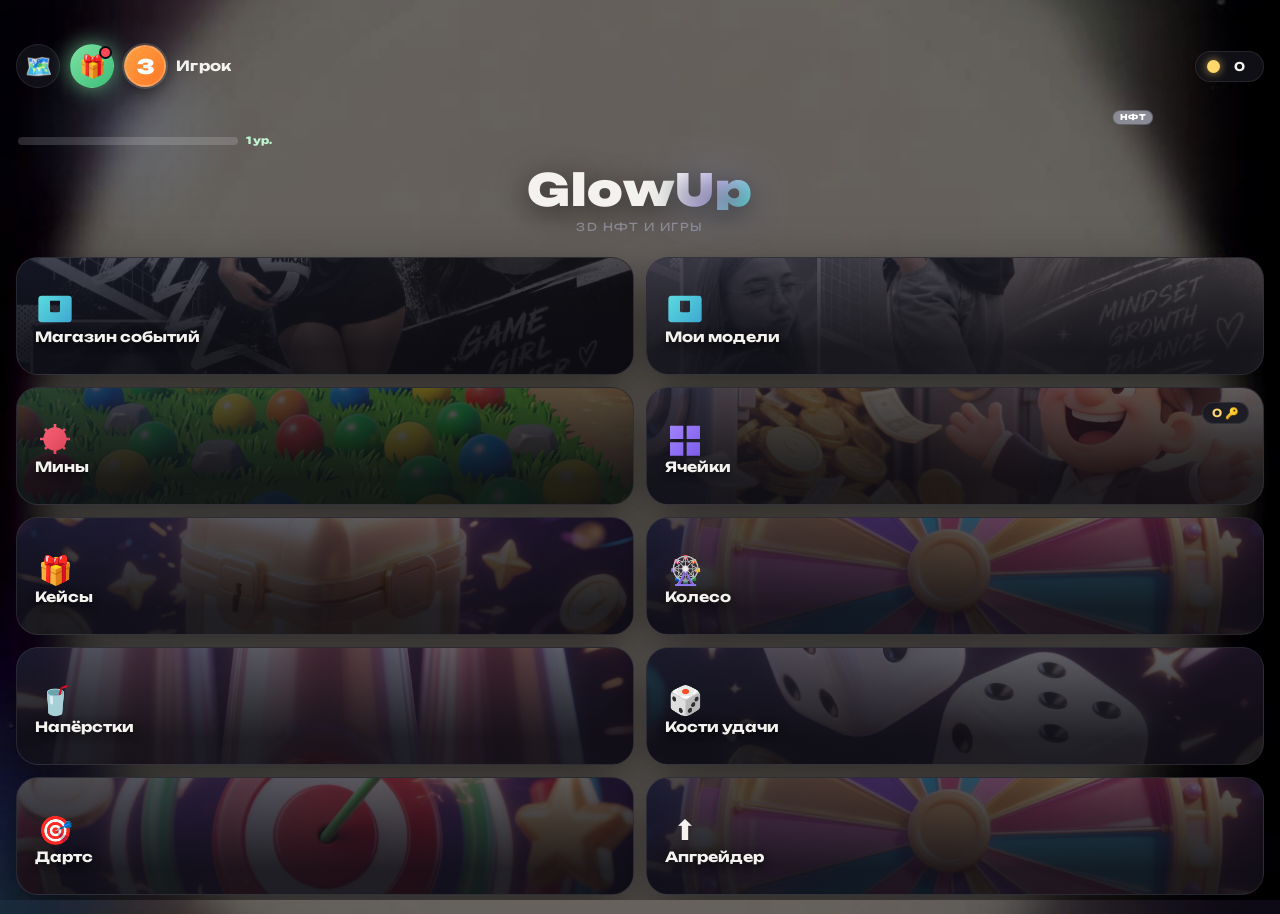
==== game.html @ d2aa9f79 "Подключение Supabase: глобальные балансы и синхронизация каждую минуту" ====
﻿<!DOCTYPE html>
<html lang="ru">
<head>
<meta charset="UTF-8" />
<meta name="viewport" content="width=device-width, initial-scale=1.0, maximum-scale=1.0, user-scalable=no, viewport-fit=cover" />
<title>GlowUp</title>
<meta name="theme-color" content="#0a0a0f" />
<link rel="preconnect" href="https://fonts.googleapis.com" />
<link rel="preconnect" href="https://fonts.gstatic.com" crossorigin />
<link href="https://fonts.googleapis.com/css2?family=Unbounded:wght@400;600;700;900&display=swap" rel="stylesheet" />
<!-- Официальный Telegram WebApp SDK: даёт имя, юзернейм, аватар и нативные кнопки -->
<script src="https://telegram.org/js/telegram-web-app.js"></script>
<script type="importmap">
{
  "imports": {
    "three": "./assets/vendor/three.module.js",
    "three/addons/": "./assets/vendor/"
  }
}
</script>
<link rel="stylesheet" href="style13.css?v=1" />
</head>
<body>
<div id="loadingScreen">
  <div class="load-inner">
    <div class="load-logo">Glow<span>Up</span></div>
    <div class="load-spinner"></div>
    <div class="load-tip">Загрузка…</div>
  </div>
</div>
<div id="app">
  <!-- ===================== ГЛАВНОЕ МЕНЮ ===================== -->
  <section id="screen-menu" class="screen active">
    <div class="screen-bg" id="menuBg" style="background-image:url('assets/фон_меню_тёмный.jpg')"></div>
    <div class="ambient-orb"></div>

    <header class="topbar">
      <!-- Кнопка карты рядом с подарком -->
      <button class="gift-fab" id="mapBtn" title="Карта">
        <span class="gift-fab-ico">🗺️</span>
      </button>
      <!-- Подарок: иконка в шапке слева, горит когда доступен -->
      <button class="gift-fab" id="giftFab" title="Ежедневный подарок">
        <span class="gift-fab-ico">🎁</span>
        <span class="gift-fab-dot"></span>
      </button>
      <div class="userchip">
        <div class="user-avatar" id="avatar">
          <img id="avatarImg" alt="" style="display:none" />
          <span class="ph" id="avatarPh">З</span>
        </div>
        <div class="user-meta">
          <span class="user-name" id="userName">Игрок</span>
          <span class="user-handle" id="userHandle">@player</span>
        </div>
      </div>
      <!-- НФТ у ника: полноценная 3D, клик -> просмотр -->
      <div class="nft-chip" id="nftChip" data-id="" title="Открыть НФТ">
        <div id="nftCanvas"></div>
        <span class="nft-chip-badge" id="nftChipBadge">НФТ</span>
      </div>
      <button class="bal-btn" id="balBtn">
        <span class="bal-icon"></span>
        <span class="bal-val" id="balVal">0</span>
      </button>
    </header>

    <div class="level-strip">
      <div class="level-bar"><div class="level-fill" id="levelFill"></div></div>
      <span class="level-num" id="levelNum">1 ур.</span>
    </div>

    <button class="loc-back" id="locBackBtn" style="display:none">← Локация 1</button>
    <div class="loc-banner" id="locBanner" style="display:none">+0.678% к шансам · Локация 2</div>

    <div class="hero">
      <h1 class="logo">Glow<span>Up</span></h1>
      <p class="tagline">3D НФТ и игры</p>
    </div>

    <nav class="menu-grid">
      <button class="nav-card" data-goto="shop" style="--bg:url('assets/фон_модели_DianaLovis.png')">
        <span class="card-shade"></span>
        <span class="card-ico ico-shop"></span>
        <span class="card-title">Магазин событий</span>
      </button>
      <button class="nav-card" data-goto="myNft" style="--bg:url('assets/фон_модели_LerwaxiMi.png')">
        <span class="card-shade"></span>
        <span class="card-ico ico-shop"></span>
        <span class="card-title">Мои модели</span>
        <span class="nav-count" id="myNftCount" hidden>0</span>
      </button>
      <button class="nav-card" data-goto="mines" style="--bg:url('assets/фон_игры_мины.jpg')">
        <span class="card-shade"></span>
        <span class="card-ico ico-mines"></span>
        <span class="card-title">Мины</span>
      </button>
      <button class="nav-card" data-goto="cells" style="--bg:url('assets/фон_игры_ячейки.jpg')">
        <span class="card-shade"></span>
        <span class="card-ico ico-cells"></span>
        <span class="card-title">Ячейки</span>
        <span class="card-badge" data-badge="keys">0 🔑</span>
      </button>
      <button class="nav-card nav-cases" data-goto="cases" style="--bg:url('assets/фон_игры_кейсы.jpg')">
        <span class="card-shade"></span>
        <span class="card-ico card-emoji">🎁</span>
        <span class="card-title">Кейсы</span>
      </button>
      <button class="nav-card nav-wheel" data-goto="wheel" style="--bg:url('assets/фон_игры_колесо.jpg')">
        <span class="card-shade"></span>
        <span class="card-ico card-emoji">🎡</span>
        <span class="card-title">Колесо</span>
      </button>
      <button class="nav-card nav-cups" data-goto="cups" style="--bg:url('assets/фон_игры_напёрстки.jpg')">
        <span class="card-shade"></span>
        <span class="card-ico card-emoji">🥤</span>
        <span class="card-title">Напёрстки</span>
      </button>
      <button class="nav-card nav-dice" data-goto="dice" style="--bg:url('assets/фон_игры_кости.jpg')">
        <span class="card-shade"></span>
        <span class="card-ico card-emoji">🎲</span>
        <span class="card-title">Кости удачи</span>
      </button>
      <button class="nav-card nav-darts" data-goto="darts" style="--bg:url('assets/фон_игры_дартс.jpg')">
        <span class="card-shade"></span>
        <span class="card-ico card-emoji">🎯</span>
        <span class="card-title">Дартс</span>
      </button>
      <button class="nav-card nav-upgrade" data-goto="upgrade" style="--bg:url('assets/фон_игры_колесо.jpg')">
        <span class="card-shade"></span>
        <span class="card-ico card-emoji">⬆️</span>
        <span class="card-title">Апгрейдер</span>
      </button>
      <button class="nav-card nav-market" style="--bg:url('assets/фон_игры_рынок.jpg')">
        <span class="card-shade"></span>
        <span class="card-ico ico-market"></span>
        <span class="card-title">Рынок</span>
        <span class="card-soon">Скоро</span>
      </button>
    </nav>

    <footer class="menu-foot">
      <button class="ghost-btn" data-goto="donate">Награды</button>
      <button class="ghost-btn" data-goto="howto">Как играть</button>
    </footer>
  </section>

  <!-- ===================== МАГАЗИН ===================== -->
  <section id="screen-shop" class="screen">
    <div class="screen-bg dim" style="background-image:url('assets/фон_модели_DianaLovis.png')"></div>
    <header class="subbar">
      <button class="back-btn" data-go="menu">←</button>
      <h2>Магазин событий</h2>
      <button class="bal-btn small" id="balBtnShop"><span class="bal-icon"></span><span class="bal-val" id="balValShop">0</span></button>
    </header>
    <div class="screen-body">
      <div class="card-grid" id="shopGrid"></div>
    </div>
  </section>

  <!-- ===================== МОИ НФТ ===================== -->
  <section id="screen-myNft" class="screen">
    <div class="screen-bg dim" style="background-image:url('assets/фон_модели_LerwaxiMi.png')"></div>
    <header class="subbar">
      <button class="back-btn" data-go="menu">←</button>
      <h2>Мои НФТ</h2>
      <button class="bal-btn small"><span class="bal-icon"></span><span class="bal-val" id="balValMyNft">0</span></button>
    </header>
    <div class="screen-body">
      <p class="cells-note">Все твои НФТ. Проигранная в апгрейдере НФТ уходит из коллекции, но остаётся в «Магазине событий».</p>
      <div class="card-grid" id="myNftGrid"></div>
    </div>
  </section>

  <!-- ===================== МИНЫ ===================== -->
  <section id="screen-mines" class="screen">
    <div class="screen-bg dim" style="background-image:url('assets/фон_игры_мины.jpg')"></div>
    <header class="subbar">
      <button class="back-btn" data-go="menu">←</button>
      <h2>Мины</h2>
      <button class="bal-btn small"><span class="bal-icon"></span><span class="bal-val" id="minesBalance">0</span></button>
    </header>
    <div class="screen-body">
      <p class="cells-note">Ставь звёзды, открывай клетки и уходи от мин. Чем больше откроешь — тем больше множитель.</p>
      <div class="mines-controls">
        <div class="mines-row">
          <label>Ставка</label>
          <input id="minesBet" class="code-input" type="number" inputmode="numeric" value="10" min="1" />
        </div>
        <div class="mines-row">
          <label>Мины</label>
          <div class="mine-count">
            <button class="mine-count-btn active" data-mines="1">1</button>
            <button class="mine-count-btn" data-mines="3">3</button>
            <button class="mine-count-btn" data-mines="5">5</button>
          </div>
        </div>
        <button class="solid-btn" id="minesStart">Играть</button>
      </div>
      <div class="mines-board">
        <div class="mines-grid" id="minesGrid"></div>
        <div class="mines-footer">
          <div class="mines-mult">Множитель: <b id="minesMultiplier">x1.0</b></div>
          <button class="solid-btn purple" id="minesCashout" disabled>Забрать выигрыш</button>
        </div>
      </div>
    </div>
  </section>

  <!-- ===================== ЯЧЕЙКИ ===================== -->
  <section id="screen-cells" class="screen">
    <div class="screen-bg dim" style="background-image:url('assets/фон_игры_ячейки.jpg')"></div>
    <header class="subbar">
      <button class="back-btn" data-go="menu">←</button>
      <h2>Ячейки</h2>
      <button class="keys-pill" id="keyBtnTop"><span id="keyCountTop">0</span> 🔑 <span class="keys-plus">+</span></button>
    </header>
    <div class="screen-body">
      <div class="cell-timer-row">
        <span class="cell-timer" id="cellTimer">Обновление через: --:--:--</span>
      </div>
      <p class="cells-note">30 ячеек. Внутри — ключи, звёзды и два джекпота по 300–500 ⭐! Ячейки обновляются каждый день в 14:00 (МСК).</p>
      <div class="cells-rack" id="cellsRack"></div>
      <div class="cells-actions">
        <button class="solid-btn purple" id="openOneBtn">Открыть ячейку (1 🔑)</button>
        <button class="solid-btn" id="keyShopBtn">Купить ключи</button>
        <button class="ghost-btn wide" id="cellResetBtn">Обновить ячейки (300 ⭐)</button>
      </div>
    </div>
  </section>

  <!-- ===================== КЕЙСЫ ===================== -->
  <section id="screen-cases" class="screen">
    <div class="screen-bg dim" style="background-image:url('assets/фон_игры_кейсы.jpg')"></div>
    <header class="subbar">
      <button class="back-btn" data-go="menu">←</button>
      <h2>Кейсы</h2>
      <button class="bal-btn small"><span class="bal-icon"></span><span class="bal-val" id="casesBalance">0</span></button>
    </header>
    <div class="screen-body">
      <p class="cells-note">Открывай кейсы за звёзды. Внутри всегда что-то есть — звёзды или ключи. Окупиться трудно, но иногда везёт по-крупному.</p>
      <div class="case-grid" id="caseGrid"></div>
    </div>
  </section>

  <!-- ===================== КОЛЕСО ===================== -->
  <section id="screen-wheel" class="screen">
    <div class="screen-bg dim" style="background-image:url('assets/фон_игры_колесо.jpg')"></div>
    <header class="subbar">
      <button class="back-btn" data-go="menu">←</button>
      <h2>Колесо удачи</h2>
      <button class="bal-btn small"><span class="bal-icon"></span><span class="bal-val" id="wheelBalance">0</span></button>
    </header>
    <div class="screen-body">
      <div class="wheel-stage">
        <div class="wheel-pointer"></div>
        <div class="wheel" id="wheel"><span class="wheel-hub">⭐</span></div>
      </div>
      <div class="mines-row" style="margin-top:16px">
        <label>Ставка</label>
        <input id="wheelBet" class="code-input" type="number" inputmode="numeric" value="10" min="1" />
      </div>
      <button class="solid-btn purple" id="wheelSpin">Крутить</button>
      <p class="cells-note">Множитель от x0.1 до x3. Чаще выпадает меньше ставки — крути на удачу.</p>
    </div>
  </section>

  <!-- ===================== НАПЁРСТКИ ===================== -->
  <section id="screen-cups" class="screen">
    <div class="screen-bg dim" style="background-image:url('assets/фон_игры_напёрстки.jpg')"></div>
    <header class="subbar">
      <button class="back-btn" data-go="menu">←</button>
      <h2>Напёрстки</h2>
      <button class="bal-btn small"><span class="bal-icon"></span><span class="bal-val" id="cupsBalance">0</span></button>
    </header>
    <div class="screen-body">
      <p class="cells-note">Шарик прячется под одним из стаканов. Угадаешь — x2.6 к ставке. Шанс 1 из 3.</p>
      <div class="cups-stage">
        <div class="cups-row" id="cupsRow">
          <button class="cup" data-slot="0"><span class="cup-ico">🥤</span><span class="cup-ball">🔴</span></button>
          <button class="cup" data-slot="1"><span class="cup-ico">🥤</span><span class="cup-ball">🔴</span></button>
          <button class="cup" data-slot="2"><span class="cup-ico">🥤</span><span class="cup-ball">🔴</span></button>
        </div>
      </div>
      <div class="mines-row" style="margin-top:16px">
        <label>Ставка</label>
        <input id="cupsBet" class="code-input" type="number" inputmode="numeric" value="10" min="1" />
      </div>
      <button class="solid-btn purple" id="cupsStart">Играть</button>
      <p class="cells-note" id="cupsHint">Нажми «Играть», запомни стакан с шариком и угадай после перемешивания.</p>
    </div>
  </section>

  <!-- ===================== КОСТИ ===================== -->
  <section id="screen-dice" class="screen">
    <div class="screen-bg dim" style="background-image:url('assets/фон_игры_кости.jpg')"></div>
    <header class="subbar">
      <button class="back-btn" data-go="menu">←</button>
      <h2>Кости удачи</h2>
      <button class="bal-btn small"><span class="bal-icon"></span><span class="bal-val" id="diceBalance">0</span></button>
    </header>
    <div class="screen-body">
      <div class="dice-stage">
        <div class="die" id="dice1"></div>
        <div class="die" id="dice2"></div>
      </div>
      <div class="dice-choices">
        <button class="dice-choice" data-pick="low">Меньше 7<b>x1.9</b></button>
        <button class="dice-choice" data-pick="seven">Ровно 7<b>x4.5</b></button>
        <button class="dice-choice" data-pick="high">Больше 7<b>x1.9</b></button>
      </div>
      <div class="mines-row" style="margin-top:14px">
        <label>Ставка</label>
        <input id="diceBet" class="code-input" type="number" inputmode="numeric" value="10" min="1" />
      </div>
      <button class="solid-btn purple" id="diceRoll">Бросить кости</button>
      <p class="cells-note">Выбери исход и бросай. Меньше/больше 7 — x1.9, ровно 7 — x4.5. Выигрывать трудно, но можно.</p>
    </div>
  </section>

  <!-- ===================== ДАРТС ===================== -->
  <section id="screen-darts" class="screen">
    <div class="screen-bg dim" style="background-image:url('assets/фон_игры_дартс.jpg')"></div>
    <header class="subbar">
      <button class="back-btn" data-go="menu">←</button>
      <h2>Дартс</h2>
      <button class="bal-btn small"><span class="bal-icon"></span><span class="bal-val" id="dartsBalance">0</span></button>
    </header>
    <div class="screen-body">
      <div class="darts-stage" id="dartsBoard">
        <div class="dart" id="dart">📍</div>
      </div>
      <div class="mines-row" style="margin-top:16px">
        <label>Ставка</label>
        <input id="dartsBet" class="code-input" type="number" inputmode="numeric" value="10" min="1" />
      </div>
      <button class="solid-btn purple" id="dartsThrow">Бросить дротик</button>
      <p class="cells-note">В яблочко — x8, ближе к центру — x2.5, дальше — меньше. Попасть в центр трудно, но можно.</p>
    </div>
  </section>

  <!-- ===================== АПГРЕЙДЕР ===================== -->
  <section id="screen-upgrade" class="screen">
    <div class="screen-bg dim up-bg" style="background-image:url('assets/фон_игры_колесо.jpg')"></div>
    <header class="up-top">
      <button class="back-btn up-back" data-go="menu">←</button>
      <span class="up-logo">Glow<span>Up</span></span>
      <div class="up-top-right">
        <button class="bal-btn small"><span class="bal-icon"></span><span class="bal-val" id="upBalance">0</span></button>
      </div>
    </header>
    <div class="up-scroll">
      <div class="up-ring" id="upRing">
        <svg class="up-ring-svg" viewBox="0 0 200 200" aria-hidden="true">
          <circle class="up-ring-ticks" cx="100" cy="100" r="92"></circle>
          <circle class="up-ring-track" cx="100" cy="100" r="82"></circle>
          <circle class="up-ring-arc" id="upRingArc" cx="100" cy="100" r="82"></circle>
        </svg>
        <button class="up-plus" id="upPlus" type="button">+</button>
        <div class="up-ring-center">
          <div class="up-pct" id="upChancePct">0 %</div>
          <div class="up-pct-sub">шанс</div>
          <img id="upNftImg" class="up-nft-img" alt="">
        </div>
        <div class="up-needle" id="upNeedle"></div>
        <div class="up-hint" id="upHint" style="display:none">Выберите цель</div>
      </div>

      <div class="up-chance-line">Шанс улучшения <b id="upChance">0 %</b></div>

      <div class="up-pair-row">
        <button class="up-pair" id="upPickSrc">
          <span class="up-pair-lbl">Ваш подарок</span>
          <span class="up-pair-val" id="upSrcVal">Ставка 50 ⭐</span>
        </button>
        <span class="up-pair-arrow">→</span>
        <button class="up-pair" id="upPickTgt">
          <span class="up-pair-lbl">Хочу получить</span>
          <span class="up-pair-val" id="upTgtVal">100 ⭐ · ×2</span>
        </button>
      </div>

      <div class="up-chips" id="upChips">
        <button class="up-chip" data-mult="1.5">×1.5</button>
        <button class="up-chip active" data-mult="2">×2</button>
        <button class="up-chip" data-mult="3">×3</button>
        <button class="up-chip" data-mult="5">×5</button>
        <button class="up-chip" data-mult="10">×10</button>
      </div>

      <div class="up-amount-row">
        <span class="up-mult-pill">Ставка</span>
        <span class="up-mult-pill up-bal-pill"><span class="bal-icon"></span><b id="upAmountVal">50</b></span>
        <input class="up-slider" id="upSlider" type="range" min="1" max="1000" value="50" />
      </div>

      <div class="up-summary" id="upSummary">Ставка 50 ⭐ → 100 ⭐</div>

      <button class="up-go" id="upGo" type="button">
        <span class="up-go-main">Улучшить</span>
        <span class="up-go-sub" id="upGoSub">шанс 48.0 %</span>
      </button>
    </div>

    <div class="up-pick-modal" id="upBetModal">
      <div class="up-pick-sheet">
        <div class="up-pick-head"><b>Ваша ставка</b><button class="modal-close" id="upBetClose">×</button></div>
        <div class="up-nft-pick" id="upBetNftWrap" style="display:none">
          <button class="up-opt" id="upBetNft">
            <img id="upBetNftImg" alt="">
            <span id="upBetNftName">НФТ</span>
            <span class="o-val" id="upBetNftPrice"></span>
          </button>
        </div>
        <input id="upBetInput" class="code-input" type="number" inputmode="numeric" min="1" value="50" />
        <div class="up-presets" id="upBetPresets">
          <button data-bet="10">10</button>
          <button data-bet="50">50</button>
          <button data-bet="100">100</button>
          <button data-bet="500">500</button>
        </div>
        <button class="up-go" id="upBetOk" type="button"><span class="up-go-main">Поставить</span></button>
      </div>
    </div>

    <div class="up-pick-modal" id="upTgtModal">
      <div class="up-pick-sheet">
        <div class="up-pick-head"><b>Хочу получить</b><button class="modal-close" id="upTgtClose">×</button></div>
        <div class="up-pick-grid" id="upTgtGrid"></div>
      </div>
    </div>
  </section>

  <!-- ===================== ПОДАРОК ===================== -->
  <section id="screen-gift" class="screen">
    <div class="screen-bg dim" style="background-image:url('assets/фон_меню.png')"></div>
    <header class="subbar">
      <button class="back-btn" data-go="menu">←</button>
      <h2>Ежедневный подарок</h2>
    </header>
    <div class="screen-body gift-body">
      <div class="gift-hero" id="giftHero">🎁</div>
      <h3 class="gift-title">3 ключа раз в 24 часа</h3>
      <p class="gift-desc">Каждый день тебе доступно 3 бесплатных ключа для игры «Ячейки». Ключи не копятся: если не забрать — подарок просто ждёт тебя, пока ты не заберёшь.</p>
      <div class="gift-keys">🔑 🔑 🔑</div>
      <button class="solid-btn" id="giftClaimBtn">Забрать 3 ключа</button>
      <p class="gift-timer" id="giftTimer"></p>
    </div>
  </section>

  <!-- ===================== ДОНАТ ===================== -->
  <section id="screen-donate" class="screen">
    <header class="subbar">
      <button class="back-btn" data-go="menu">←</button>
      <h2>Донат</h2>
    </header>
    <div class="screen-body">
      <div class="reward-card">
        <p class="reward-desc">Пополнить баланс через бота @gLOWOPPBOT. Минимум 5 ⭐.</p>
        <div class="donate-presets" id="donatePresets">
          <button data-donate="5">5 ⭐</button>
          <button data-donate="10">10 ⭐</button>
          <button data-donate="50">50 ⭐</button>
          <button data-donate="100">100 ⭐</button>
          <button data-donate="500">500 ⭐</button>
        </div>
        <button class="solid-btn" id="donateGoBtn">Перейти в бота</button>
        <p class="reward-hint">Звёзды зачисляются ботом после оплаты.</p>
      </div>
    </div>
  </section>

  <!-- ===================== КАК ИГРАТЬ ===================== -->
  <section id="screen-howto" class="screen">
    <header class="subbar">
      <button class="back-btn" data-go="menu">←</button>
      <h2>Как играть</h2>
    </header>
    <div class="screen-body">
      <div class="howto-card">
        <h3>Магазин событий</h3>
        <p>Покупай 3D-модели за звёзды. Купленная модель встаёт рядом с ником в 3D. «Посмотреть 3D» — покрути на стенде.</p>
        <h3>Мины</h3>
        <p>Ставь звёзды, выбирай 1/3/5 мин и открывай клетки. Чем больше откроешь — тем выше множитель. Подорвёшься — проиграешь ставку.</p>
        <h3>Ячейки</h3>
        <p>Открывай ячейки ключами. Внутри ключи, звёзды и джекпоты 300–500 ⭐. Ячейки обновляются каждый день в 14:00.</p>
        <h3>Кейсы</h3>
        <p>Три кейса за 100, 500 и 1000 звёзд. Внутри всегда есть приз — звёзды или ключи. Окупиться трудно, но джекпот возможен.</p>
        <h3>Колесо удачи</h3>
        <p>Крути колесо со ставкой. Множитель от x0.1 до x3 — чаще выпадает меньше ставки, но иногда везёт.</p>
        <h3>Напёрстки</h3>
        <p>Запомни, под каким стаканом шарик, и угадай после перемешивания. Угадал — x2.6 к ставке.</p>
        <h3>Подарок</h3>
        <p>Зелёная иконка слева сверху в меню — ежедневные 3 ключа раз в 24 часа.</p>
      </div>
    </div>
  </section>
</div>

<!-- ===================== МОДАЛКА НФТ ===================== -->
<div id="nftModal" class="modal">
  <div class="modal-sheet">
    <div class="modal-media" id="modalMedia"></div>
    <div class="modal-info">
      <h3 id="modalTitle">НФТ</h3>
      <p class="modal-price" id="modalPrice"></p>
      <div class="modal-actions" id="modalActions"></div>
    </div>
    <button class="modal-close" id="modalClose">×</button>
  </div>
</div>

<!-- ===================== ПРОСМОТР 3D ===================== -->
<div id="viewerModal" class="modal">
  <div class="viewer-sheet">
    <div class="viewer-stage" id="viewerStage">
      <div class="viewer-loading" id="viewerLoading"><span class="spin"></span>Загрузка 3D модели…</div>
    </div>
    <div class="viewer-info">
      <h3 id="viewerTitle">—</h3>
      <p class="viewer-tip">Тяни, чтобы вертеть. Двойной клик — приблизить.</p>
    </div>
    <button class="modal-close" id="viewerClose">×</button>
  </div>
</div>

<!-- ===================== МАГАЗИН КЛЮЧЕЙ ===================== -->
<div id="keyShopModal" class="modal">
  <div class="modal-sheet">
    <div class="modal-info center">
      <div class="key-hero">🔑</div>
      <h3>Магазин ключей</h3>
      <p class="reward-desc">Ключ открывает одну ячейку в игре «Ячейки».</p>
      <p class="reward-hint">Цена: <b>100 звёзд</b> за ключ. Баланс: <b id="keyShopBalance">0</b> ⭐</p>
      <div class="key-pack-row">
        <button class="key-pack" data-pack="1"><b>1</b><span>100 ⭐</span></button>
        <button class="key-pack" data-pack="5"><b>5</b><span>500 ⭐</span></button>
        <button class="key-pack" data-pack="10"><b>10</b><span>1000 ⭐</span></button>
      </div>
    </div>
    <button class="modal-close" id="keyShopClose">×</button>
  </div>
</div>

<!-- ===================== КЕЙС: ПРОКРУТКА ===================== -->
<div id="caseModal" class="modal">
  <div class="case-stage">
    <div class="case-reel-wrap">
      <div class="case-pointer"></div>
      <div class="case-reel" id="caseReel"></div>
    </div>
    <div class="case-result" id="caseResult"></div>
    <button class="prize-continue" id="caseClaim">Забрать</button>
  </div>
</div>

<!-- ===================== ПРИЗ ===================== -->
<div id="prizeModal" class="modal">
  <div class="prize-stage">
    <div class="prize-burst"></div>
    <div class="prize-item" id="prizeItem">⭐</div>
    <div class="prize-text" id="prizeText">+30 звёзд</div>
  </div>
  <button class="prize-continue" id="prizeContinue">Продолжить</button>
</div>

<!-- ===================== ВВОД ЦЕНЫ ===================== -->
<div id="priceModal" class="modal">
  <div class="modal-sheet">
    <div class="modal-info center">
      <h3>Продажа</h3>
      <p class="reward-desc">Рынок ещё в разработке. Запишем цену для будущей продажи.</p>
      <input id="priceInput" class="code-input" type="number" inputmode="numeric" value="400" min="1" />
      <div class="modal-actions">
        <button class="action-btn buy" id="priceOkBtn">Продать</button>
        <button class="action-btn dark" id="priceCancelBtn">Отмена</button>
      </div>
    </div>
    <button class="modal-close" id="priceClose">×</button>
  </div>
</div>

<!-- ===================== ПРОФИЛЬ ===================== -->
<div id="profileModal" class="modal">
  <div class="modal-sheet">
    <div class="profile-head">
      <div class="profile-avatar" id="profAvatar"><span id="profAvatarPh">И</span></div>
      <h3 id="profName">Игрок</h3>
      <p class="profile-handle" id="profHandle">@player</p>
    </div>
    <div class="profile-stats">
      <div class="stat"><b id="statLevel">1</b><span>Уровень</span></div>
      <div class="stat"><b id="statHours">0ч</b><span>В игре</span></div>
      <div class="stat"><b id="statGames">0</b><span>Игр</span></div>
      <div class="stat"><b id="statStars">0</b><span>Звёзд</span></div>
      <div class="stat"><b id="statKeys">0</b><span>Ключей</span></div>
      <div class="stat"><b id="statXp">0/150</b><span>До уровня</span></div>
    </div>
    <button class="admin-medal" id="adminMedal" style="display:none">🏅 Админ-баланс</button>
    <button class="modal-close" id="profileClose">×</button>
  </div>
</div>

<!-- ===================== КАРТА ===================== -->
<div id="mapModal" class="modal">
  <div class="map-sheet">
    <img id="mapImg" src="assets/карта_игры.png" alt="Карта" />
    <button class="map-mark m1" id="mapMark1">1</button>
    <button class="map-mark m2 locked" id="mapMark2">2</button>
    <button class="modal-close" id="mapClose">×</button>
  </div>
</div>

<!-- ===================== АДМИН ===================== -->
<div id="adminModal" class="modal">
  <div class="modal-sheet">
    <div class="modal-info center">
      <h3>Админ-панель</h3>
      <p class="reward-desc">Выдать звёзды на баланс. Только для админа.</p>
      <div class="admin-quick">
        <button class="action-btn buy" data-grant="100">+100</button>
        <button class="action-btn buy" data-grant="1000">+1000</button>
        <button class="action-btn buy" data-grant="10000">+10 000</button>
      </div>
      <input id="adminAmount" class="code-input" type="number" inputmode="numeric" min="1" value="1000" />
      <div class="modal-actions"><button class="action-btn buy" id="adminGrantBtn">Выдать</button></div>
      <div class="admin-global">
        <p class="admin-hint" id="adminGlobalHint">Действия ниже применяются ко всем игрокам.</p>
        <div class="modal-actions">
          <button class="action-btn purple" id="adminAddAllBtn">Добавить баланс всем</button>
          <button class="action-btn" id="adminResetAllBtn" style="background:#d94a4a;color:#fff">Обнулить балансы всем</button>
        </div>
      </div>
    </div>
    <button class="modal-close" id="adminClose">×</button>
  </div>
</div>

<!-- ===================== ПЕРЕХОД ЛОКАЦИИ ===================== -->
<div id="locTransition"><div class="loc-portal"></div></div>

<!-- ===================== ТОСТЫ ===================== -->
<div id="toasts"></div>

<div class="orb orb-1"></div>
<div class="orb orb-2"></div>

<script src="app15.js?v=1"></script>
</body>
</html>
---- style13.css ----
﻿:root{
  --bg:#0a0a0f;
  --panel:rgba(22,22,30,.72);
  --panel-solid:#16161e;
  --line:rgba(255,255,255,.09);
  --txt:#f3f2ee;
  --muted:#8b8b96;
  --acc:#e9e4da;
  --gold:#ffd76a;
  --cyan:#5fe3e0;
  --violet:#a98bff;
  --red:#ff6b7d;
  --green:#7ee0a3;
  --radius:22px;
  --shadow:0 18px 50px rgba(0,0,0,.55);
}
*{box-sizing:border-box;margin:0;padding:0;-webkit-tap-highlight-color:transparent}
html,body{height:100%}
body{
  font-family:"Unbounded",system-ui,sans-serif;
  background:#070a10 url('assets/фон_меню_тёмный.jpg') center/cover no-repeat fixed;
  color:var(--txt);
  overflow:hidden;
  overscroll-behavior:none;
  line-height:1.35;
}
#app{position:relative;height:100%;width:100%}
button{font-family:inherit}
img{display:block}
canvas{display:block}

/* фоновые орбы */
.orb{position:fixed;border-radius:50%;filter:blur(90px);opacity:.5;pointer-events:none;z-index:0}
.orb-1{width:50vmax;height:50vmax;left:-20vmax;top:-20vmax;background:radial-gradient(circle,#2b2b45,transparent 70%)}
.orb-2{width:50vmax;height:50vmax;right:-22vmax;bottom:-22vmax;background:radial-gradient(circle,#2a1f3d,transparent 70%)}

/* ---------- ЭКРАНЫ ---------- */
.screen{
  position:absolute;inset:0;
  display:flex;flex-direction:column;
  padding:max(14px,env(safe-area-inset-top)) 16px calc(14px + env(safe-area-inset-bottom));
  opacity:0;pointer-events:none;transform:translateY(14px);
  transition:opacity .45s ease,transform .45s cubic-bezier(.2,.8,.2,1);
  overflow:hidden;z-index:1;
}
.screen.active{opacity:1;pointer-events:auto;transform:none}
.screen-body{flex:1;overflow-y:auto;margin-top:18px;padding-bottom:40px;
  scrollbar-width:thin;scrollbar-color:rgba(255,255,255,.15) transparent}
.bg{position:absolute;inset:0;background-size:cover;background-position:center;
  opacity:0;transition:opacity .8s ease;z-index:0;pointer-events:none}
.bg.show{opacity:.28}
.bg-0{background:radial-gradient(120% 90% at 70% 10%,#1a1a2e 0%,#0a0a0f 55%)}

/* ---------- ТОПБАР ---------- */
.topbar{
  display:flex;align-items:center;gap:10px;margin-bottom:8px;z-index:3;
  animation:popIn .7s var(--d0) both;
}
.userchip{display:flex;align-items:center;gap:10px;flex:1;min-width:0}
.user-avatar{
  width:42px;height:42px;border-radius:50%;flex:none;
  background:linear-gradient(135deg,#ff9d3f,#ff7a29);
  display:flex;align-items:center;justify-content:center;
  box-shadow:0 0 0 2px rgba(255,255,255,.15),0 6px 16px rgba(0,0,0,.4);
  overflow:hidden;border:2px solid #fff3;
}
.user-avatar img{width:100%;height:100%;object-fit:cover;border-radius:50%}
.user-avatar .ph{font-weight:900;color:#fff;font-size:20px}
.user-meta{display:flex;flex-direction:column;line-height:1.1;min-width:0}
.user-name{font-weight:700;font-size:14px;letter-spacing:.02em;white-space:nowrap;overflow:hidden;text-overflow:ellipsis}
.user-handle{display:none}

/* полоса уровня под иконками */
.level-strip{display:flex;align-items:center;gap:8px;margin:8px 0 0;padding:0 2px;z-index:3;animation:riseIn .6s both}
.level-bar{flex:1;max-width:220px;height:8px;border-radius:8px;background:rgba(255,255,255,.16);overflow:hidden}
.level-fill{height:100%;width:0%;background:linear-gradient(90deg,#2fa85f,#5fe08a);border-radius:8px;transition:width .6s cubic-bezier(.2,.8,.2,1);box-shadow:0 0 10px rgba(95,224,138,.7)}
.level-num{font-size:10px;font-weight:800;color:#bff5d0;white-space:nowrap}

/* НФТ рядом с ником — полноценная 3D модель, круглая, без фона */
.nft-chip{
  position:relative;width:104px;height:104px;flex:none;cursor:pointer;
  border-radius:0;overflow:visible;
  background:transparent;border:none;
  transition:transform .18s;
}
@keyframes nftFloat{0%,100%{transform:translateY(0)}50%{transform:translateY(-6px)}}
.nft-chip:active{transform:scale(.93)}
.nft-chip canvas{width:100%;height:100%}
.nft-chip #nftCanvas{position:absolute;inset:0;width:100%;height:100%;background:transparent!important;animation:nftFloat 3.4s ease-in-out infinite}
.nft-chip #nftCanvas>.view3d,.nft-chip #nftCanvas>div{width:100%;height:100%}
.nft-chip-badge{
  position:absolute;left:50%;transform:translateX(-50%);bottom:-7px;
  font-size:8px;font-weight:800;color:#1a1000;
  background:var(--gold);padding:1px 7px;border-radius:20px;letter-spacing:.02em;white-space:nowrap;
  border:1px solid rgba(0,0,0,.3);
}
.nft-chip.empty::before{box-shadow:0 0 0 2px rgba(255,255,255,.12)}
.nft-chip.empty .nft-chip-badge{background:var(--muted);color:#fff}

.bal-btn{
  display:flex;align-items:center;gap:6px;
  background:var(--panel);border:1px solid var(--line);
  color:var(--txt);padding:7px 11px;border-radius:18px;
  font-family:inherit;font-weight:700;font-size:12px;cursor:pointer;
  backdrop-filter:blur(12px);transition:transform .15s,box-shadow .3s;
  box-shadow:var(--shadow);z-index:3;
}
.bal-btn:active{transform:scale(.95)}
.bal-btn.small{padding:6px 9px;font-size:11px}
.bal-btn.ghost{pointer-events:none}
.bal-icon{width:13px;height:13px;background:var(--gold);border-radius:50%;
  box-shadow:0 0 10px rgba(255,215,106,.7)}
.bal-val{min-width:26px;text-align:center}

/* ---------- HERO ---------- */
.hero{position:relative;text-align:center;padding:22px 0 6px;z-index:2;animation:riseIn .8s .05s both}
.hero-art{position:absolute;inset:-40px auto auto 50%;transform:translateX(-50%);width:320px;height:320px;pointer-events:none;
  background-size:contain;background-position:center;background-repeat:no-repeat;opacity:.18;filter:blur(2px);z-index:0}
.logo{position:relative;font-weight:900;font-size:44px;line-height:.92;letter-spacing:.02em;z-index:1;text-shadow:0 6px 30px rgba(0,0,0,.6)}
.logo span{
  display:inline-block;background:linear-gradient(120deg,#fff,#cfc8ff,#5fe3e0);
  -webkit-background-clip:text;background-clip:text;color:transparent;
  filter:drop-shadow(0 0 22px rgba(165,190,255,.35));
}
.tagline{position:relative;margin-top:10px;color:var(--muted);font-size:11px;letter-spacing:.14em;text-transform:uppercase;z-index:1}

/* ---------- МЕНЮ ---------- */
.menu-grid{
  display:grid;grid-template-columns:1fr 1fr;gap:14px;
  margin:22px 0;z-index:2;
}
.nav-card{
  position:relative;border:none;cursor:pointer;text-align:left;overflow:hidden;
  background:linear-gradient(160deg,rgba(30,30,42,.9),rgba(16,16,24,.92));
  border:1px solid var(--line);border-radius:var(--radius);
  padding:20px 18px 16px;color:var(--txt);
  min-height:140px;transition:transform .18s ease,border-color .3s,box-shadow .3s;
  box-shadow:var(--shadow);animation:cardIn .6s var(--d1) both;
}
/* картинка на втором плане */
.nav-card::before{
  content:"";position:absolute;inset:0;z-index:0;
  background-image:var(--bg);
  background-size:cover;background-position:center;
  opacity:.38;transition:opacity .3s,transform .4s;
}
.nav-card:hover::before{opacity:.55;transform:scale(1.05)}
.card-shade{position:absolute;inset:0;z-index:1;
  background:linear-gradient(180deg,rgba(12,12,18,.15) 0%,rgba(12,12,18,.78) 78%),linear-gradient(120deg,rgba(30,40,70,.35),transparent 60%)}
.nav-card:nth-child(2){animation-delay:calc(var(--d1) + .05s)}
.nav-card:nth-child(3){animation-delay:calc(var(--d1) + .1s)}
.nav-card:nth-child(4){animation-delay:calc(var(--d1) + .15s)}
.nav-card:active{transform:translateY(-3px) scale(.98)}
.nav-card:hover{border-color:rgba(255,255,255,.25);box-shadow:0 0 0 1px rgba(255,255,255,.1),var(--shadow)}
.card-ico{position:relative;z-index:2;width:40px;height:40px;display:block;margin-bottom:auto;margin-top:auto}
.card-title{position:relative;z-index:2;font-weight:700;font-size:14px;line-height:1.2;text-shadow:0 2px 8px rgba(0,0,0,.8)}
.card-badge{
  position:absolute;top:14px;right:14px;z-index:3;font-size:11px;font-weight:700;color:var(--gold);
  background:rgba(25,25,35,.9);border:1px solid var(--line);padding:3px 9px;border-radius:20px;backdrop-filter:blur(6px);
}
.ico-shop{background:linear-gradient(135deg,#5fe3e0,#3a9fd0);mask:var(--shop);-webkit-mask:var(--shop)}
.ico-cells{background:linear-gradient(135deg,#a98bff,#7657e8);mask:var(--cells);-webkit-mask:var(--cells)}
.ico-market{background:linear-gradient(135deg,#ffd76a,#ff9d3f);mask:var(--market);-webkit-mask:var(--market)}
.ico-coll{background:linear-gradient(135deg,#ff8fb1,#e8557d);mask:var(--coll);-webkit-mask:var(--coll)}

.menu-foot{display:flex;gap:10px;justify-content:center;z-index:2;animation:riseIn .7s .25s both}
.ghost-btn{
  background:transparent;border:1px solid var(--line);color:var(--muted);
  font-family:inherit;font-size:12px;font-weight:600;padding:11px 18px;border-radius:18px;cursor:pointer;
  transition:all .2s;backdrop-filter:blur(8px);
}
.ghost-btn:active{transform:scale(.96)}
.ghost-btn.wide{width:100%;margin-top:12px;color:var(--txt);border-color:rgba(255,255,255,.2)}
.ghost-btn:hover{border-color:rgba(255,255,255,.3);color:var(--txt)}

/* ---------- САББАР ---------- */
.subbar{
  display:flex;align-items:center;gap:12px;z-index:3;margin-bottom:6px;animation:popIn .5s both;
}
.subbar h2{font-size:16px;font-weight:700;flex:1;letter-spacing:.02em}
.back-btn{
  width:40px;height:40px;border-radius:14px;flex:none;border:1px solid var(--line);
  background:var(--panel);color:var(--txt);font-size:20px;cursor:pointer;backdrop-filter:blur(10px);
  transition:transform .15s;box-shadow:var(--shadow);
}
.back-btn:active{transform:scale(.9)}
.keys-pill{
  display:flex;align-items:center;gap:8px;font-weight:700;font-size:13px;color:var(--gold);
  background:var(--panel);border:1px solid var(--line);padding:9px 12px;border-radius:20px;cursor:pointer;
  transition:transform .15s;
}
.keys-pill:active{transform:scale(.94)}
.keys-plus{color:var(--green);font-weight:900;font-size:16px}

/* ---------- КАРТОЧКИ МАГАЗИНА ---------- */
.card-grid{display:grid;grid-template-columns:1fr 1fr;gap:14px;animation:riseIn .5s both}
.item-card{
  position:relative;border-radius:var(--radius);overflow:hidden;
  background:var(--panel-solid);border:1px solid var(--line);
  box-shadow:var(--shadow);cursor:pointer;transition:transform .18s,border-color .3s;
  animation:cardIn .5s both;
}
.item-card:active{transform:scale(.97)}
.item-card:hover{border-color:rgba(255,255,255,.25)}
.item-media{position:relative;aspect-ratio:1;background:#12121a;overflow:hidden}
.item-media .poster{position:absolute;inset:0;width:100%;height:100%;object-fit:cover;transition:transform .5s ease;z-index:1}
.item-card:hover .item-media .poster{transform:scale(1.06)}
.item-media::after{content:"";position:absolute;inset:0;background:linear-gradient(180deg,transparent 40%,rgba(10,10,15,.9));z-index:2}
.item-view3d{position:absolute;inset:0;display:flex;align-items:center;justify-content:center;z-index:1;opacity:0;transition:opacity .3s}
.item-card.viewing .item-media .poster{opacity:0}
.item-card.viewing .item-view3d{opacity:1}
.item-view3d canvas,.item-view3d .view3d{width:100%;height:100%}
.item-badge{position:absolute;top:10px;left:10px;z-index:3;font-size:10px;font-weight:700;
  padding:4px 9px;border-radius:20px;backdrop-filter:blur(6px)}
.item-badge.rarity-common{background:rgba(94,227,224,.9);color:#042}
.item-badge.rarity-epic{background:rgba(169,139,255,.9);color:#201}
.item-body{padding:12px;position:relative;z-index:3}
.item-name{font-weight:700;font-size:13px}
.item-price{display:flex;align-items:center;gap:6px;margin-top:8px;color:var(--gold);font-size:12px;font-weight:700}
.item-price .ic{width:12px;height:12px;background:var(--gold);border-radius:50%}
.item-actions{display:flex;gap:8px;margin-top:10px}
.mini-buy{
  flex:1;border:none;background:linear-gradient(120deg,#ffd76a,#ff9d3f);color:#201;
  font-weight:700;font-size:11px;padding:9px;border-radius:12px;cursor:pointer;
}
.mini-3d{
  border:1px solid var(--line);background:rgba(255,255,255,.08);color:var(--txt);
  font-weight:700;font-size:11px;padding:9px 10px;border-radius:12px;cursor:pointer;
}
.mini-buy:active,.mini-3d:active{transform:scale(.95)}
.item-status{position:absolute;bottom:10px;right:10px;z-index:3;font-size:10px;font-weight:700;
  padding:4px 10px;border-radius:20px;color:#fff}
.item-status.owned{background:linear-gradient(135deg,#7ee0a3,#3bbf78)}
.item-status.sold{background:linear-gradient(135deg,#ff6b7d,#d63a52)}
.item-status.for-sale{background:linear-gradient(135deg,#ffd76a,#ff9d3f)}

/* ---------- ЯЧЕЙКИ ---------- */
.cells-note{color:var(--muted);font-size:11px;margin:4px 2px 10px;line-height:1.5}
.cells-rack{
  display:grid;grid-template-columns:repeat(10,1fr);gap:6px;perspective:900px;
  background:linear-gradient(180deg,rgba(28,28,40,.6),rgba(14,14,20,.6));
  border:1px solid var(--line);border-radius:var(--radius);padding:9px;
  box-shadow:inset 0 2px 30px rgba(0,0,0,.6),var(--shadow);
}
/* Банковские ячейки-сейфы */
.cells-rack{
  display:grid;grid-template-columns:repeat(10,1fr);gap:6px;perspective:1200px;
  background:
    radial-gradient(120% 100% at 50% 0%, rgba(70,80,110,.35), rgba(14,14,20,.7)),
    linear-gradient(180deg,#23263a,#10101a);
  border:1px solid rgba(160,180,220,.18);border-radius:var(--radius);padding:10px;
  box-shadow:inset 0 4px 40px rgba(0,0,0,.7),0 18px 50px rgba(0,0,0,.55);
}
.cell{
  aspect-ratio:1;display:flex;flex-direction:column;align-items:center;justify-content:center;
  background:linear-gradient(160deg,#4a4f5e,#2b2e3a 55%,#20232e);
  border:1px solid rgba(200,210,235,.22);border-radius:8px;cursor:pointer;
  font-weight:900;font-size:11px;color:#e8e6f0;
  position:relative;transition:transform .18s,box-shadow .35s,border-color .3s;
  box-shadow:inset 0 2px 3px rgba(255,255,255,.15),inset 0 -5px 12px rgba(0,0,0,.5),0 4px 10px rgba(0,0,0,.45);
  transform:rotateX(0deg);
}
.cell:hover:not(.opened){transform:translateY(-2px);border-color:rgba(255,220,120,.6);
  box-shadow:inset 0 2px 3px rgba(255,255,255,.2),inset 0 -5px 12px rgba(0,0,0,.5),0 6px 16px rgba(0,0,0,.6),0 0 16px rgba(255,200,90,.35)}
.cell:active:not(.opened){transform:scale(.95)}
.cell .cell-inner{position:relative;z-index:2;display:flex;flex-direction:column;align-items:center;width:100%}
.cell.pulse{animation:cellPulse 1s ease}
.cell.opened{
  background:linear-gradient(165deg,#2c333f,#191d26);
  border-color:rgba(255,255,255,.12);cursor:default;
  box-shadow:inset 0 0 0 1px rgba(255,255,255,.06),0 4px 10px rgba(0,0,0,.4);
}
.cell.opened .cell-num{opacity:.35}
/* ручка-диск банковской дверцы */
.safe-handle{
  width:13px;height:13px;border-radius:50%;margin-bottom:5px;position:relative;
  background:radial-gradient(circle at 35% 35%, #f0e7c8, #c9b57a 60%, #8a743a);
  border:2px solid #b9a05f;box-shadow:inset 0 1px 2px rgba(255,255,255,.6),0 1px 3px rgba(0,0,0,.6);
}
.safe-handle::after{content:"";position:absolute;left:50%;top:50%;width:3px;height:3px;background:#5a4a22;border-radius:50%;transform:translate(-50%,-50%)}
/* замок-ключевина */
.safe-lock{
  width:8px;height:8px;border-radius:1px;margin-bottom:3px;
  background:linear-gradient(160deg,#fff6d8,#cbbb7e);box-shadow:inset 0 1px 2px rgba(255,255,255,.5),0 1px 2px rgba(0,0,0,.5);
}
.cell .lock{width:11px;height:11px;border:2px solid #d8cfae;border-radius:3px;position:relative;margin-bottom:3px;opacity:.75;
  background:rgba(255,255,255,.05)}
.cell .lock::before{content:"";position:absolute;top:-6px;left:2px;width:5px;height:6px;border:2px solid #d8cfae;border-bottom:none;border-radius:4px 4px 0 0}
.cell .res{font-size:16px;line-height:1;margin-bottom:2px}
.cell.reveal-glow{animation:cellGlow .9s ease}
.cells-actions{margin-top:10px;display:grid;grid-template-columns:1fr 1fr;gap:8px}
.cells-actions .solid-btn{padding:11px;font-size:13px;grid-column:1/-1}
.cells-actions .ghost-btn{padding:10px;font-size:12px;grid-column:1/-1}
.cell-timer-row{text-align:center;margin-bottom:8px}
.solid-btn{
  width:100%;border:none;cursor:pointer;font-family:inherit;font-weight:700;font-size:15px;
  color:#101018;background:linear-gradient(120deg,#fff,#d8e6ff,#9fd0ff);
  padding:16px;border-radius:20px;transition:transform .15s,box-shadow .2s;
  box-shadow:0 10px 30px rgba(150,190,255,.25);
}
.solid-btn:active{transform:scale(.97)}
.solid-btn:disabled{opacity:.4;box-shadow:none}
.solid-btn.purple{color:#fff;background:linear-gradient(120deg,#a98bff,#7657e8);box-shadow:0 10px 30px rgba(120,90,255,.3)}

/* ---------- РЫНОК / СПИСОК ---------- */
.list{display:flex;flex-direction:column;gap:12px;animation:riseIn .5s both}
.market-row{
  display:flex;align-items:center;gap:14px;
  background:var(--panel);border:1px solid var(--line);border-radius:18px;padding:10px;
  box-shadow:var(--shadow);animation:cardIn .45s both;
}
.market-row .thumb{width:56px;height:56px;border-radius:14px;overflow:hidden;background:#15151d;flex:none}
.market-row .thumb img{width:100%;height:100%;object-fit:cover}
.market-row .mrow-meta{flex:1;min-width:0}
.market-row .mrow-name{font-weight:700;font-size:13px}
.market-row .mrow-seller{font-size:10px;color:var(--muted)}
.market-row .mrow-price{display:flex;align-items:center;gap:5px;color:var(--gold);font-weight:700;font-size:14px;margin-top:4px}
.market-row .mrow-price .ic{width:11px;height:11px;background:var(--gold);border-radius:50%}
.mini-btn{
  border:none;background:linear-gradient(120deg,#ffd76a,#ff9d3f);color:#201;
  font-family:inherit;font-weight:700;font-size:12px;padding:10px 14px;border-radius:14px;cursor:pointer;flex:none;
  transition:transform .15s;
}
.mini-btn:active{transform:scale(.94)}

/* ---------- КОД / НАГРАДЫ ---------- */
.reward-card{
  background:var(--panel);border:1px solid var(--line);border-radius:var(--radius);
  padding:20px;box-shadow:var(--shadow);animation:riseIn .5s both;
}
.reward-desc{font-size:13px;margin-bottom:8px}
.reward-hint{font-size:12px;color:var(--muted);margin-bottom:16px}
.reward-hint b{color:var(--gold)}
.code-input{
  width:100%;border:1px solid var(--line);background:rgba(0,0,0,.4);color:var(--txt);
  font-family:inherit;font-size:20px;font-weight:700;letter-spacing:.4em;text-align:center;
  padding:16px;border-radius:16px;margin-bottom:14px;outline:none;transition:border-color .3s;
}
.code-input:focus{border-color:rgba(255,215,106,.6)}

/* ---------- КАК ИГРАТЬ ---------- */
.howto-card{background:var(--panel);border:1px solid var(--line);border-radius:var(--radius);padding:20px;box-shadow:var(--shadow)}
.howto-card h3{font-size:14px;margin:14px 0 6px;color:#cfc9ff}
.howto-card h3:first-child{margin-top:0}
.howto-card p{font-size:12px;color:var(--muted);line-height:1.6}

/* ---------- МОДАЛКА НФТ ---------- */
.modal{
  position:fixed;inset:0;background:rgba(5,5,10,.75);backdrop-filter:blur(8px);
  display:flex;align-items:flex-end;justify-content:center;z-index:50;
  opacity:0;pointer-events:none;transition:opacity .35s;
}
.modal.open{opacity:1;pointer-events:auto}
.modal-sheet{
  width:100%;max-width:520px;background:linear-gradient(180deg,#1a1a26,#101018);
  border:1px solid var(--line);border-top-left-radius:26px;border-top-right-radius:26px;
  padding:18px 18px calc(24px + env(safe-area-inset-bottom));position:relative;
  transform:translateY(40px);transition:transform .4s cubic-bezier(.2,.8,.2,1);
  box-shadow:0 -20px 60px rgba(0,0,0,.6);max-height:92vh;overflow-y:auto;
}
.modal.open .modal-sheet{transform:none}
.modal-close{
  position:absolute;top:12px;right:12px;width:36px;height:36px;border-radius:12px;
  border:1px solid var(--line);background:rgba(0,0,0,.5);color:var(--txt);font-size:20px;cursor:pointer;z-index:5;
}
.modal-media{aspect-ratio:1;border-radius:20px;overflow:hidden;background:#0c0c13;position:relative;margin-bottom:16px}
.modal-media .poster{position:absolute;inset:0;width:100%;height:100%;object-fit:cover}
.modal-info h3{font-size:20px;font-weight:900;margin-bottom:6px}
.modal-info.center{text-align:center}
.modal-price{color:var(--gold);font-weight:700;font-size:15px;margin-bottom:16px}
.modal-actions{display:flex;flex-direction:column;gap:10px}

/* кнопки в модалке */
.action-btn{
  width:100%;border:none;font-family:inherit;font-weight:700;font-size:15px;padding:15px;
  border-radius:18px;cursor:pointer;transition:transform .15s;
}
.action-btn:active{transform:scale(.97)}
.action-btn.buy{color:#101018;background:linear-gradient(120deg,#ffd76a,#ff9d3f);box-shadow:0 10px 28px rgba(255,180,80,.25)}
.action-btn.green{color:#042;background:linear-gradient(120deg,#7ee0a3,#3bbf78)}
.action-btn.purple{color:#fff;background:linear-gradient(120deg,#a98bff,#7657e8)}
.action-btn.dark{background:rgba(255,255,255,.08);color:var(--txt);border:1px solid var(--line)}
.action-btn:disabled{opacity:.4;cursor:not-allowed;box-shadow:none}

/* ---------- ПРОСМОТР 3D (стенд) ---------- */
.viewer-sheet{
  width:100%;max-width:520px;height:100%;max-height:600px;
  background:linear-gradient(180deg,#14141f,#0b0b12);position:relative;
  display:flex;flex-direction:column;
  border-left:1px solid var(--line);border-right:1px solid var(--line);
}
.viewer-stage{
  flex:1;position:relative;overflow:hidden;min-height:0;
  background:radial-gradient(120% 80% at 50% 0%,#23233a 0%,#0b0b12 70%);
}
/* подиум */
.viewer-stage .podium{
  position:absolute;left:50%;bottom:6%;transform:translateX(-50%);
  width:70%;height:14%;border-radius:50%;
  background:transparent;
  box-shadow:0 -4px 30px rgba(165,190,255,.35),inset 0 2px 18px rgba(255,255,255,.12);
  pointer-events:none;
}
.viewer-stage canvas{position:absolute;inset:0;width:100%;height:100%}
.viewer-loading{
  position:absolute;inset:0;display:flex;align-items:center;justify-content:center;
  color:var(--muted);font-size:13px;text-align:center;padding:20px;z-index:2;
}
.viewer-loading .spin{width:36px;height:36px;border:3px solid rgba(255,255,255,.15);border-top-color:var(--cyan);border-radius:50%;animation:spin 1s linear infinite;margin-bottom:12px}
.viewer-info{padding:14px 18px 20px;text-align:center;background:#0d0d15;border-top:1px solid var(--line)}
.viewer-info h3{font-size:16px;font-weight:800;margin-bottom:4px}
.viewer-tip{font-size:11px;color:var(--muted)}
#viewerModal .modal-close{background:rgba(0,0,0,.5)}

/* ---------- МАГАЗИН КЛЮЧЕЙ ---------- */
.key-hero{font-size:44px;margin:8px 0 4px}
.key-pack-row{display:grid;grid-template-columns:1fr 1fr 1fr;gap:10px;margin-top:16px}
.key-pack{
  border:1px solid var(--line);background:linear-gradient(165deg,#26263a,#171720);
  border-radius:16px;padding:14px 6px;cursor:pointer;color:var(--txt);
  display:flex;flex-direction:column;align-items:center;gap:4px;transition:transform .15s,border-color .3s;
}
.key-pack:hover{border-color:rgba(255,215,106,.5)}
.key-pack:active{transform:scale(.94)}
.key-pack b{font-size:20px;font-weight:900}
.key-pack span{font-size:11px;color:var(--gold);font-weight:700}

/* ---------- АНИМАЦИЯ ПРИЗА ---------- */
#prizeModal{background:rgba(5,5,12,.85);backdrop-filter:blur(6px);z-index:60}
.prize-stage{
  position:absolute;inset:0;display:flex;flex-direction:column;align-items:center;justify-content:center;
}
.prize-burst{
  position:absolute;width:130px;height:130px;border-radius:50%;
  background:radial-gradient(circle,rgba(165,190,255,.4),transparent 70%);
  animation:burstPulse 1.2s ease-out infinite;pointer-events:none;
}
.prize-item{
  position:relative;background:rgba(0,0,0,.4);border:1px solid var(--line);
  width:110px;height:110px;border-radius:26px;display:flex;align-items:center;justify-content:center;
  font-size:56px;animation:prizeIn .5s cubic-bezier(.2,.8,.2,1) both;
  box-shadow:0 0 60px rgba(165,190,255,.35);
}
.prize-text{
  position:relative;margin-top:22px;font-weight:900;font-size:26px;letter-spacing:.02em;
  color:#fff;text-shadow:0 4px 30px rgba(165,190,255,.6);
  animation:prizeIn .5s .12s both;
}
.prize-continue{
  position:absolute;bottom:calc(30px + env(safe-area-inset-bottom));left:50%;transform:translateX(-50%);
  border:none;cursor:pointer;font-family:inherit;font-weight:800;font-size:16px;
  color:#101018;background:linear-gradient(120deg,#fff,#ffd76a,#ff9d3f);
  padding:16px 54px;border-radius:20px;box-shadow:0 14px 40px rgba(255,180,80,.35);
  animation:prizeIn .5s .25s both;
}
.prize-continue:active{transform:translateX(-50%) scale(.96)}

/* ---------- ТОСТЫ ---------- */
#toasts{position:fixed;top:calc(20px + env(safe-area-inset-top));left:50%;transform:translateX(-50%);
  display:flex;flex-direction:column;gap:8px;z-index:100;align-items:center;pointer-events:none}
.toast{
  background:rgba(20,20,30,.92);border:1px solid var(--line);color:var(--txt);
  padding:11px 18px;border-radius:16px;font-size:13px;font-weight:600;max-width:90vw;text-align:center;
  box-shadow:var(--shadow);animation:toastIn .35s cubic-bezier(.2,.8,.2,1) both;
}
.toast.out{animation:toastOut .3s forwards}
.toast.gold{border-color:rgba(255,215,106,.5);box-shadow:0 0 24px rgba(255,215,106,.25)}

/* ---------- АНИМАЦИИ ---------- */
@keyframes popIn{from{opacity:0;transform:translateY(-8px) scale(.98)}to{opacity:1;transform:none}}
@keyframes riseIn{from{opacity:0;transform:translateY(18px)}to{opacity:1;transform:none}}
@keyframes cardIn{from{opacity:0;transform:translateY(22px) scale(.96)}to{opacity:1;transform:none}}
@keyframes toastIn{from{opacity:0;transform:translateY(-14px)}to{opacity:1;transform:none}}
@keyframes toastOut{to{opacity:0;transform:translateY(-14px)}}
@keyframes cellGlow{0%{box-shadow:0 0 0 0 rgba(160,190,255,.7)}50%{box-shadow:0 0 40px 12px rgba(160,190,255,.5)}100%{box-shadow:none}}
@keyframes cellPulse{0%{transform:scale(1)}50%{transform:scale(1.06)}100%{transform:scale(1)}}
@keyframes spin{to{transform:rotate(360deg)}}
@keyframes burstPulse{0%{transform:scale(.6);opacity:.9}100%{transform:scale(1.4);opacity:0}}
@keyframes prizeIn{from{opacity:0;transform:translateY(26px) scale(.7)}to{opacity:1;transform:none}}

.ambient-orb{
  position:absolute;width:220px;height:220px;border-radius:50%;pointer-events:none;z-index:0;
  background:radial-gradient(circle,rgba(160,190,255,.16),transparent 70%);
  transition:transform .6s ease,opacity .6s ease;
}

/* ---------- ЭКРАННЫЙ ФОН ---------- */
.screen-bg{position:absolute;inset:0;background-size:cover;background-position:center;opacity:.9;z-index:0;pointer-events:none}
.screen-bg.dim{opacity:.14}
#screen-mines .screen-bg{opacity:.22}

/* ---------- ИКОНКИ: МИНЫ, СКОРО ---------- */
.ico-mines{background:linear-gradient(135deg,#ff6b7d,#d63a52);mask:var(--mines);-webkit-mask:var(--mines)}
.ico-soon{background:linear-gradient(135deg,#8b8b96,#5a5a66);mask:var(--soon);-webkit-mask:var(--soon)}
.nav-placeholder{opacity:.7;cursor:default}
.card-soon{
  position:absolute;top:12px;right:12px;z-index:3;
  font-size:9px;font-weight:800;color:#1a1000;
  background:linear-gradient(120deg,#ffd76a,#ff9d3f);
  padding:3px 10px;border-radius:20px;text-transform:uppercase;letter-spacing:.03em;
  box-shadow:0 4px 14px rgba(255,180,80,.4);
}

/* ---------- МИНЫ ---------- */
.mines-controls{display:flex;flex-direction:column;gap:10px;margin-bottom:12px;animation:riseIn .5s both}
.mines-row{display:flex;align-items:center;gap:12px}
.mines-row label{font-size:13px;font-weight:700;color:var(--muted);flex:none;width:70px}
.mines-row .code-input{font-size:16px;letter-spacing:.05em;margin-bottom:0;flex:1;padding:12px}
.mine-count{display:flex;gap:8px;flex:1}
.mine-count-btn{
  flex:1;border:1px solid var(--line);background:var(--panel);color:var(--muted);
  font-family:inherit;font-weight:800;font-size:16px;padding:10px;border-radius:16px;cursor:pointer;transition:all .2s;
}
.mine-count-btn.active{color:#101018;background:linear-gradient(120deg,#ffd76a,#ff9d3f);border-color:transparent;box-shadow:0 8px 24px rgba(255,180,80,.3)}
.mine-count-btn:active{transform:scale(.95)}
.mines-board{animation:riseIn .6s both}
.mines-grid{display:grid;grid-template-columns:repeat(5,1fr);gap:7px;perspective:800px;margin-bottom:12px}
.mine-cell{
  aspect-ratio:1;border-radius:13px;cursor:pointer;border:1px solid var(--line);
  background:linear-gradient(165deg,#26263a,#171720);color:var(--txt);
  font-size:20px;display:flex;align-items:center;justify-content:center;
  transition:transform .15s,border-color .3s;box-shadow:inset 0 -5px 12px rgba(0,0,0,.4);
}
.mine-cell:hover{border-color:rgba(255,255,255,.3)}
.mine-cell:active{transform:scale(.94)}
.mine-cell.revealed{cursor:default}
.mine-cell.mine{background:linear-gradient(165deg,#3a1a20,#271014);border-color:rgba(255,107,125,.4)}
.mine-cell.safe{background:linear-gradient(165deg,#143a28,#0e241a);border-color:rgba(126,224,163,.4)}
.mines-footer{display:flex;flex-direction:column;gap:8px}
.mines-mult{text-align:center;font-size:13px;color:var(--muted)}
.mines-mult b{color:var(--gold);font-size:17px}
.mines-footer .solid-btn{padding:12px;font-size:14px}
.mines-row + .solid-btn{padding:12px;font-size:14px}

/* ---------- ТАЙМЕР ЯЧЕЕК ---------- */
.cell-timer-row{text-align:center;margin-bottom:12px}
.cell-timer{
  display:inline-block;font-size:13px;font-weight:700;color:var(--cyan);
  background:rgba(10,10,18,.6);border:1px solid var(--line);
  padding:8px 16px;border-radius:20px;backdrop-filter:blur(6px);
}

/* карточка: режим просмотра 3D и кнопка обратно */
.item-card.viewing .poster-holder{display:none}
.item-view3d{position:absolute;inset:0;display:flex;align-items:center;justify-content:center;z-index:2;opacity:0;transition:opacity .3s}
.item-card.viewing .item-view3d{opacity:1}
.item-view3d canvas,.item-view3d .view3d{width:100%;height:100%}
.card-3d-back{
  position:absolute;bottom:10px;left:50%;transform:translateX(-50%);z-index:5;
  border:none;background:rgba(10,10,18,.85);color:var(--txt);
  font-family:inherit;font-weight:700;font-size:11px;padding:8px 18px;border-radius:14px;cursor:pointer;
  border:1px solid var(--line);backdrop-filter:blur(6px);
}
.card-3d-back:active{transform:translateX(-50%) scale(.95)}
.viewer-stage{background:radial-gradient(120% 80% at 50% 0%,#eef3ff 0%,#cfddfc 55%,#8faeff 100%)}
.viewer-loading{color:#334;}
.podium{background:transparent;box-shadow:0 -4px 30px rgba(60,90,200,.35)}

/* маски иконок */
@supports ((-webkit-mask:radial-gradient(#000,#000)) or (mask:radial-gradient(#000,#000))){
  :root{
    --shop:url('data:image/svg+xml;utf8,<svg xmlns="http://www.w3.org/2000/svg" viewBox="0 0 24 24" fill="black"><path d="M4 4h16a2 2 0 0 1 2 2v12a2 2 0 0 1-2 2H4a2 2 0 0 1-2-2V6a2 2 0 0 1 2-2zm5 3v6a1 1 0 0 0 1 1h4a1 1 0 0 0 1-1V7h-6z"/></svg>');
    --cells:url('data:image/svg+xml;utf8,<svg xmlns="http://www.w3.org/2000/svg" viewBox="0 0 24 24" fill="black"><path d="M3 4h8v8H3V4zm10 0h8v8h-8V4zM3 14h8v8H3v-8zm10 0h8v8h-8v-8z"/></svg>');
    --market:url('data:image/svg+xml;utf8,<svg xmlns="http://www.w3.org/2000/svg" viewBox="0 0 24 24" fill="black"><path d="M7 7V6a5 5 0 0 1 10 0v1h2a2 2 0 0 1 2 2v10a2 2 0 0 1-2 2H5a2 2 0 0 1-2-2V9a2 2 0 0 1 2-2h2zm2 0h6V6a3 3 0 0 0-6 0v1z"/></svg>');
    --coll:url('data:image/svg+xml;utf8,<svg xmlns="http://www.w3.org/2000/svg" viewBox="0 0 24 24" fill="black"><path d="M12 2l2.4 4.9 5.4.8-3.9 3.8.9 5.4L12 14.8 7.2 16.9l.9-5.4L4.2 7.7l5.4-.8L12 2z"/></svg>');
    --mines:url('data:image/svg+xml;utf8,<svg xmlns="http://www.w3.org/2000/svg" viewBox="0 0 24 24" fill="black"><circle cx="12" cy="12" r="7" fill="black"/><path d="M12 3v3M12 18v3M3 12h3M18 12h3M6 6l2 2M16 16l2 2M18 6l-2 2M8 16l-2 2" stroke="black" stroke-width="1.6" fill="none"/></svg>');
    --soon:url('data:image/svg+xml;utf8,<svg xmlns="http://www.w3.org/2000/svg" viewBox="0 0 24 24" fill="black"><circle cx="12" cy="12" r="10" fill="none" stroke="black" stroke-width="2"/><path d="M12 6v6l4 2"/></svg>');
  }
}

/* ================= НОВЫЕ ИГРЫ И ПОДАРОК ================= */

/* меню с 7 карточками — прокручиваемое, компактнее */
#screen-menu{overflow-y:auto;scrollbar-width:none}
#screen-menu::-webkit-scrollbar{display:none}
.menu-grid{margin:16px 0;gap:12px}
.nav-card{min-height:118px}

/* Подарок: круглая кнопка в левом углу меню */
.gift-fab{
  position:relative;flex:none;z-index:6;
  width:44px;height:44px;border-radius:50%;border:1px solid var(--line);
  background:var(--panel);display:flex;align-items:center;justify-content:center;
  font-size:22px;cursor:pointer;backdrop-filter:blur(10px);box-shadow:var(--shadow);
  transition:transform .15s,box-shadow .3s,background .3s;
}
.gift-fab:active{transform:scale(.92)}
.gift-fab-ico{line-height:1}
.gift-fab-dot{display:none}
.gift-fab.ready{
  background:linear-gradient(135deg,#7ee0a3,#3bbf78);border-color:transparent;
  box-shadow:0 0 22px rgba(126,224,163,.75);animation:giftPulse 1.6s ease-in-out infinite;
}
.gift-fab.ready .gift-fab-dot{
  display:block;position:absolute;top:1px;right:1px;width:13px;height:13px;border-radius:50%;
  background:#ff4757;border:2px solid #0a0a0f;
}
@keyframes giftPulse{0%,100%{transform:scale(1)}50%{transform:scale(1.08)}}

/* emoji-иконки на карточках меню */
.card-emoji{
  display:flex;align-items:center;justify-content:center;font-size:28px;
  background:none!important;-webkit-mask:none!important;mask:none!important;
}
/* градиентные фоны новых карточек */
.nav-cases{--bg:linear-gradient(150deg,#ff9d3f,#ff5f6d)}
.nav-wheel{--bg:linear-gradient(150deg,#5fe3e0,#7657e8)}
.nav-cups{--bg:linear-gradient(150deg,#7ee0a3,#2b9fd0)}
.nav-market{grid-column:1/-1;min-height:96px}

/* ---------- ПОДАРОК (экран) ---------- */
.gift-body{display:flex;flex-direction:column;align-items:center;text-align:center;padding-top:10px}
.gift-hero{font-size:88px;filter:drop-shadow(0 8px 30px rgba(126,224,163,.45));animation:giftFloat 2.6s ease-in-out infinite}
@keyframes giftFloat{0%,100%{transform:translateY(0)}50%{transform:translateY(-10px)}}
.gift-title{font-size:19px;font-weight:900;margin:14px 0 8px}
.gift-desc{font-size:12px;color:var(--muted);line-height:1.6;max-width:340px}
.gift-keys{font-size:30px;letter-spacing:6px;margin:22px 0}
.gift-timer{font-size:12px;color:var(--cyan);margin-top:14px;min-height:18px;font-weight:700}
#giftClaimBtn{max-width:340px;margin-top:6px}
#giftClaimBtn:disabled{opacity:.35}

/* ---------- КЕЙСЫ ---------- */
.case-grid{display:grid;grid-template-columns:1fr;gap:14px;animation:riseIn .5s both}
.case-card{
  position:relative;border-radius:var(--radius);overflow:hidden;cursor:pointer;
  border:1px solid var(--line);box-shadow:var(--shadow);
  display:flex;align-items:center;gap:14px;padding:16px;text-align:left;color:var(--txt);
  background:linear-gradient(160deg,rgba(30,30,42,.95),rgba(16,16,24,.95));
  transition:transform .16s,border-color .3s;
}
.case-card:active{transform:scale(.98)}
.case-card::before{content:"";position:absolute;inset:0;opacity:.16;background:var(--accent);z-index:0;pointer-events:none}
.case-card>*{position:relative;z-index:1}
.case-thumb{
  width:84px;height:84px;border-radius:18px;flex:none;display:flex;align-items:center;justify-content:center;
  font-size:36px;background:rgba(0,0,0,.35);border:1px solid rgba(255,255,255,.15);overflow:hidden;
}
.case-thumb img{width:100%;height:100%;object-fit:cover;display:block}
.case-meta{flex:1;min-width:0}
.case-name{font-weight:800;font-size:16px}
.case-sub{font-size:11px;color:var(--muted);margin-top:3px}
.case-price{display:flex;align-items:center;gap:6px;color:var(--gold);font-weight:800;font-size:15px;margin-top:8px}
.case-price .ic{width:12px;height:12px;background:var(--gold);border-radius:50%}
.case-open{
  flex:none;border:none;border-radius:14px;padding:12px 16px;font-family:inherit;
  font-weight:800;font-size:13px;cursor:pointer;color:#101018;background:linear-gradient(120deg,#fff,#ffd76a,#ff9d3f);
}
.case-open:active{transform:scale(.95)}

/* Оверлей прокрутки кейса */
#caseModal{background:rgba(5,5,12,.9);backdrop-filter:blur(8px);z-index:65;align-items:center}
.case-stage{position:absolute;inset:0;display:flex;flex-direction:column;align-items:center;justify-content:center;gap:22px}
.case-reel-wrap{
  position:relative;width:calc(100% - 32px);max-width:440px;height:110px;overflow:hidden;
  border-radius:18px;border:1px solid var(--line);
  background:linear-gradient(180deg,rgba(25,25,40,.9),rgba(10,10,18,.95));
  box-shadow:inset 0 0 40px rgba(0,0,0,.7);
}
.case-reel{display:flex;gap:10px;padding:9px;will-change:transform;transition:transform 4.2s cubic-bezier(.12,.86,.16,1)}
.case-tile{
  flex:none;width:92px;height:92px;border-radius:14px;display:flex;flex-direction:column;
  align-items:center;justify-content:center;gap:2px;
  background:linear-gradient(160deg,#2a2a3d,#171722);border:1px solid rgba(255,255,255,.1);
  font-size:14px;font-weight:800;color:var(--txt);
}
.case-tile .ct-ico{font-size:26px;line-height:1}
.case-tile.key{border-color:rgba(255,215,106,.5)}
.case-tile.win{background:linear-gradient(160deg,#3b4f36,#1f3a26);border-color:var(--green);box-shadow:0 0 24px rgba(126,224,163,.5)}
.case-pointer{
  position:absolute;top:0;bottom:0;left:50%;width:2px;transform:translateX(-50%);
  background:linear-gradient(180deg,transparent,var(--gold),transparent);z-index:4;
  box-shadow:0 0 14px rgba(255,215,106,.9);
}
.case-result{font-weight:900;font-size:24px;color:#fff;text-shadow:0 4px 24px rgba(0,0,0,.7);min-height:32px;text-align:center;padding:0 16px}

/* ---------- КОЛЕСО ---------- */
.wheel-stage{position:relative;width:min(78vw,300px);height:min(78vw,300px);margin:6px auto 0;display:flex;align-items:center;justify-content:center}
.wheel{
  width:100%;height:100%;border-radius:50%;position:relative;
  border:6px solid rgba(255,255,255,.12);
  box-shadow:0 0 40px rgba(0,0,0,.6),inset 0 0 30px rgba(0,0,0,.5);
  transition:transform 4s cubic-bezier(.15,.9,.15,1);
}
.wheel-hub{
  position:absolute;left:50%;top:50%;transform:translate(-50%,-50%);
  width:26%;height:26%;border-radius:50%;display:flex;align-items:center;justify-content:center;
  background:radial-gradient(circle at 35% 30%,#fff,#e9e4da);color:#101018;font-size:26px;
  box-shadow:0 4px 16px rgba(0,0,0,.5);z-index:3;
}
.wheel-pointer{
  position:absolute;top:-8px;left:50%;transform:translateX(-50%);z-index:5;
  width:0;height:0;border-left:12px solid transparent;border-right:12px solid transparent;
  border-top:22px solid var(--gold);filter:drop-shadow(0 2px 6px rgba(0,0,0,.6));
}

/* ---------- НАПЁРСТКИ ---------- */
.cups-stage{display:flex;justify-content:center;padding:8px 0 18px}
.cups-row{position:relative;width:100%;max-width:330px;height:132px}
.cup{
  position:absolute;top:0;width:31%;height:100%;left:0;border:none;background:transparent;
  cursor:pointer;transition:left .16s cubic-bezier(.4,.1,.3,1);padding:0;
}
.cup .cup-ico{
  position:relative;z-index:2;display:block;font-size:64px;line-height:1;
  transition:transform .18s;filter:drop-shadow(0 6px 14px rgba(0,0,0,.5));
}
.cup .cup-ball{
  position:absolute;left:50%;bottom:2px;transform:translateX(-50%) translateY(24px);
  font-size:28px;opacity:0;transition:.18s;z-index:1;
}
.cup.peek .cup-ico,.cup.reveal .cup-ico{transform:translateY(-46px)}
.cup.peek .cup-ball,.cup.reveal .cup-ball{opacity:1;transform:translateX(-50%) translateY(0)}
.cup.hit .cup-ico{filter:drop-shadow(0 0 18px rgba(126,224,163,.95))}
.cup:disabled{cursor:default}

/* ---------- ФОНЫ ПРОСМОТРА 3D (свой у каждой модели) ---------- */
.viewer-stage.bg1{background:#ffffff url("data:image/svg+xml;utf8,<svg xmlns='http://www.w3.org/2000/svg' width='44' height='44'><path d='M22 8l3.2 7.3 8 .7-6.1 5.2 1.9 8-7-4.5-7 4.5 1.9-8-6.1-5.2 8-.7z' fill='rgba(0,0,0,0.10)'/></svg>") repeat;background-size:44px 44px}
.viewer-stage.bg2{background:#fde7ef url("data:image/svg+xml;utf8,<svg xmlns='http://www.w3.org/2000/svg' width='44' height='44'><path d='M22 32s-11-6.5-11-13.5a5.8 5.8 0 0 1 11-2.6 5.8 5.8 0 0 1 11 2.6C33 25.5 22 32 22 32z' fill='rgba(255,110,165,0.22)'/></svg>") repeat;background-size:44px 44px}
.viewer-stage.bg3{background:#0f1b34 url("data:image/svg+xml;utf8,<svg xmlns='http://www.w3.org/2000/svg' width='54' height='54'><path d='M27 6l4 16 16 4-16 4-4 16-4-16-16-4 16-4z' fill='rgba(255,215,106,0.20)'/></svg>") repeat;background-size:54px 54px}
.viewer-stage.bg4{background:#eaf7d9 url("data:image/svg+xml;utf8,<svg xmlns='http://www.w3.org/2000/svg' width='48' height='48'><g fill='rgba(80,160,55,0.16)'><circle cx='20' cy='18' r='6'/><circle cx='28' cy='18' r='6'/><circle cx='20' cy='26' r='6'/><circle cx='28' cy='26' r='6'/></g></svg>") repeat;background-size:48px 48px}

/* ---------- КОСТИ ---------- */
.dice-stage{display:flex;justify-content:center;gap:18px;padding:14px 0 16px}
.die{
  width:74px;height:74px;border-radius:16px;padding:9px;box-sizing:border-box;
  display:grid;grid-template-columns:repeat(3,1fr);grid-template-rows:repeat(3,1fr);gap:5px;
  background:linear-gradient(160deg,#ffffff,#d9dce6);border:1px solid rgba(255,255,255,.6);
  box-shadow:0 10px 26px rgba(0,0,0,.45),inset 0 -6px 12px rgba(0,0,0,.12);
}
.die.rolling{animation:dieRoll .45s linear infinite}
@keyframes dieRoll{0%{transform:rotate(0deg) scale(1.06)}50%{transform:rotate(180deg) scale(1.12)}100%{transform:rotate(360deg) scale(1.06)}}
.pip{width:100%;height:100%;border-radius:50%;background:#1a1a2e}
.pip.off{background:transparent}
.dice-choices{display:grid;grid-template-columns:1fr 1fr 1fr;gap:8px;margin-top:4px}
.dice-choice{
  border:1px solid var(--line);background:var(--panel);color:var(--muted);
  font-family:inherit;font-weight:800;font-size:12px;padding:12px 6px;border-radius:16px;cursor:pointer;
  display:flex;flex-direction:column;align-items:center;gap:3px;transition:all .18s;
}
.dice-choice b{color:var(--gold);font-size:13px}
.dice-choice.active{color:#101018;background:linear-gradient(120deg,#ffd76a,#ff9d3f);border-color:transparent;box-shadow:0 8px 24px rgba(255,180,80,.3)}
.dice-choice.active b{color:#3a2400}
.dice-choice:active{transform:scale(.95)}

/* ---------- ДАРТС ---------- */
.darts-stage{
  position:relative;width:min(80vw,310px);height:min(80vw,310px);margin:8px auto 4px;border-radius:50%;
  background:radial-gradient(circle at 50% 50%,
      #e24b4b 0 11%, #f4f4f6 11% 22%, #e24b4b 22% 33%, #2fa36b 33% 44%,
      #f4f4f6 44% 55%, #2b2b45 55% 100%);
  border:6px solid #1a1a26;
  box-shadow:0 16px 40px rgba(0,0,0,.55),inset 0 0 30px rgba(0,0,0,.5);
}
.darts-stage::after{content:"";position:absolute;inset:2%;border-radius:50%;border:1px dashed rgba(255,255,255,.12);pointer-events:none}
.dart{
  position:absolute;left:50%;top:92%;transform:translate(-50%,-50%);
  font-size:26px;z-index:3;
  transition:left .7s cubic-bezier(.2,.8,.2,1),top .7s cubic-bezier(.2,.8,.2,1);
  filter:drop-shadow(0 3px 6px rgba(0,0,0,.6));
}

/* ---------- ЭКРАН ЗАГРУЗКИ ---------- */
#loadingScreen{
  position:fixed;inset:0;z-index:500;display:flex;align-items:center;justify-content:center;
  background:radial-gradient(120% 90% at 70% 10%,#1a1a2e 0%,#0a0a0f 55%);
  transition:opacity .5s ease,visibility .5s ease;
}
#loadingScreen.hidden{opacity:0;visibility:hidden;pointer-events:none}
.load-inner{display:flex;flex-direction:column;align-items:center;gap:18px}
.load-logo{font-weight:900;font-size:44px;letter-spacing:.02em;line-height:.92}
.load-logo span{background:linear-gradient(120deg,#fff,#cfc8ff,#5fe3e0);-webkit-background-clip:text;background-clip:text;color:transparent;filter:drop-shadow(0 0 22px rgba(165,190,255,.35))}
.load-spinner{width:46px;height:46px;border-radius:50%;border:4px solid rgba(255,255,255,.12);border-top-color:var(--cyan);border-right-color:var(--violet);animation:spin 1s linear infinite}
.load-tip{font-size:12px;color:var(--muted);letter-spacing:.14em;text-transform:uppercase;animation:loadPulse 1.6s ease-in-out infinite}
@keyframes loadPulse{0%,100%{opacity:.5}50%{opacity:1}}

/* загрузка 3D — вертикально: спиннер над текстом */
.viewer-loading{flex-direction:column;gap:10px}

/* ---------- ПОДПИСИ СЕКТОРОВ КОЛЕСА ---------- */
.wheel-label{position:absolute;left:0;top:0;width:100%;height:100%;transform-origin:50% 50%;pointer-events:none;z-index:2}
.wheel-label span{
  position:absolute;left:50%;top:9%;transform:translateX(-50%);
  font-size:11px;font-weight:900;color:#fff;letter-spacing:.02em;white-space:nowrap;
  text-shadow:0 1px 3px rgba(0,0,0,.9),0 0 6px rgba(0,0,0,.5);
}

/* ---------- ВЫШЕ-НИЖЕ (карты) ---------- */
.hilo-stage{display:flex;align-items:center;justify-content:center;gap:14px;padding:14px 0 16px}
.card{
  width:88px;height:124px;border-radius:14px;position:relative;
  background:linear-gradient(160deg,#ffffff,#e8e8f0);color:#1a1a2e;
  box-shadow:0 12px 30px rgba(0,0,0,.5);border:1px solid rgba(255,255,255,.6);
  display:flex;align-items:center;justify-content:center;font-weight:900;
}
.card .c-rank{position:absolute;top:6px;left:8px;font-size:16px}
.card .c-suit{font-size:40px;line-height:1}
.card.red{color:#e23b4e}
.card.back{background:linear-gradient(160deg,#3a2f6e,#221a44);color:transparent;border-color:rgba(169,139,255,.4)}
.card.back::after{content:"?";position:absolute;inset:0;display:flex;align-items:center;justify-content:center;color:#a98bff;font-size:44px}
.card.flip{animation:cardFlip .5s ease}
@keyframes cardFlip{0%{transform:rotateY(90deg);opacity:.4}100%{transform:rotateY(0);opacity:1}}
.hilo-arrow{font-size:22px;color:var(--gold);font-weight:900}

/* ---------- ТАЙМИНГ ---------- */
.timing-track{
  position:relative;height:48px;border-radius:16px;margin:10px 0 16px;overflow:hidden;
  background:linear-gradient(180deg,#1c1c2b,#12121b);border:1px solid var(--line);
  box-shadow:inset 0 2px 12px rgba(0,0,0,.6);
}
.timing-zone{
  position:absolute;left:32%;width:36%;top:0;bottom:0;
  background:linear-gradient(180deg,rgba(126,224,163,.28),rgba(126,224,163,.08));
  border-left:1px solid rgba(126,224,163,.45);border-right:1px solid rgba(126,224,163,.45);
}
.timing-zone::after{content:"";position:absolute;left:50%;top:0;bottom:0;width:2px;transform:translateX(-50%);background:rgba(255,255,255,.35)}
.timing-marker{
  position:absolute;top:-3px;bottom:-3px;left:0;width:6px;margin-left:-3px;border-radius:4px;
  background:linear-gradient(180deg,#fff,#ffd76a);box-shadow:0 0 14px rgba(255,215,106,.9);
}

/* ---------- ПЛИНКО ---------- */
.plinko-wrap{position:relative;width:100%;max-width:380px;margin:0 auto;border-radius:18px;overflow:hidden;
  background:linear-gradient(180deg,rgba(20,20,34,.72),rgba(10,10,16,.88));border:1px solid var(--line);
  box-shadow:inset 0 2px 24px rgba(0,0,0,.6)}
.plinko-wrap canvas{display:block;width:100%;height:auto}

/* ---------- ЯЧЕЙКИ: всё на одном экране ---------- */
#screen-cells .screen-body{display:flex;flex-direction:column;overflow:hidden;padding-bottom:6px;margin-top:10px}
#screen-cells .cells-note{font-size:10px;margin:2px 2px 6px;line-height:1.35}
#screen-cells .cell-timer-row{margin-bottom:5px}
#screen-cells .cell-timer{font-size:11px;padding:6px 12px}
#screen-cells .cells-rack{gap:4px;padding:7px;border-radius:16px}
#screen-cells .cell{font-size:9px;border-radius:6px}
#screen-cells .cell .res{font-size:12px;margin-bottom:1px}
#screen-cells .safe-handle{width:10px;height:10px;margin-bottom:3px}
#screen-cells .safe-lock{width:6px;height:6px;margin-bottom:2px}
#screen-cells .cells-actions{margin-top:6px;gap:6px;grid-template-columns:1fr 1fr}
#screen-cells .cells-actions .solid-btn{grid-column:auto;padding:9px;font-size:11px;border-radius:14px}
#screen-cells .cells-actions .ghost-btn{grid-column:1/-1;padding:8px;font-size:11px}

/* ---------- МОДАЛКА КАРТЫ ---------- */
#mapModal{align-items:center;justify-content:center}
.map-sheet{position:relative;width:100%;max-width:560px;max-height:92vh;display:flex;align-items:center;justify-content:center;padding:14px}
.map-sheet img{max-width:100%;max-height:86vh;border-radius:16px;border:1px solid var(--line);box-shadow:0 20px 60px rgba(0,0,0,.6);display:block}
#mapModal .modal-close{position:absolute;top:6px;right:6px;z-index:6;background:rgba(0,0,0,.72)}

/* ---------- ЗАБЛОКИРОВАННАЯ КАРТОЧКА (Скоро) ---------- */
.nav-card.nav-locked{filter:grayscale(1);opacity:.5;cursor:default}
.nav-card.nav-locked::before{opacity:.3}
.nav-card.nav-locked:active{transform:none}

/* ---------- ПРОФИЛЬ ---------- */
.profile-head{text-align:center;margin-bottom:16px}
.profile-avatar{width:84px;height:84px;border-radius:50%;margin:0 auto 10px;background:linear-gradient(135deg,#ff9d3f,#ff7a29);display:flex;align-items:center;justify-content:center;font-size:32px;font-weight:900;color:#fff;overflow:hidden;box-shadow:0 0 0 3px rgba(255,255,255,.15)}
.profile-avatar img{width:100%;height:100%;object-fit:cover}
.profile-handle{font-size:12px;color:var(--muted);margin-top:2px}
.profile-stats{display:grid;grid-template-columns:1fr 1fr 1fr;gap:10px}
.profile-stats .stat{background:rgba(255,255,255,.05);border:1px solid var(--line);border-radius:14px;padding:12px 6px;text-align:center}
.profile-stats .stat b{display:block;font-size:16px;color:var(--gold)}
.profile-stats .stat span{font-size:10px;color:var(--muted)}

/* ---------- АПГРЕЙДЕР ---------- */
.up-tabs{display:grid;grid-template-columns:1fr 1fr;gap:8px;margin-bottom:12px}
.up-tab{border:1px solid var(--line);background:var(--panel);color:var(--muted);font-family:inherit;font-weight:800;font-size:13px;padding:10px;border-radius:14px;cursor:pointer;transition:all .18s}
.up-tab.active{color:#101018;background:linear-gradient(120deg,#ffd76a,#ff9d3f);border-color:transparent}
.up-label{font-size:11px;color:var(--muted);margin:8px 2px 6px;font-weight:700}
.up-mults{display:grid;grid-template-columns:repeat(5,1fr);gap:6px;margin:10px 0}
.up-mult{border:1px solid var(--line);background:var(--panel);color:var(--muted);font-family:inherit;font-weight:800;font-size:12px;padding:9px 2px;border-radius:12px;cursor:pointer;transition:all .18s}
.up-mult.active{color:#101018;background:linear-gradient(120deg,#ffd76a,#ff9d3f);border-color:transparent}
.up-chance{text-align:center;font-size:12px;color:var(--muted);margin:8px 0}
.up-chance b{color:var(--gold)}
.up-gifts{display:grid;grid-template-columns:repeat(4,1fr);gap:8px}
.up-gift{position:relative;border:2px solid var(--line);background:rgba(255,255,255,.04);border-radius:14px;padding:6px;cursor:pointer;text-align:center;transition:all .15s}
.up-gift img{width:100%;aspect-ratio:1;object-fit:cover;border-radius:10px;display:block}
.up-gift .g-name{font-size:9px;font-weight:700;margin-top:3px;white-space:nowrap;overflow:hidden;text-overflow:ellipsis}
.up-gift .g-val{font-size:9px;color:var(--gold);font-weight:800}
.up-gift.sel{border-color:var(--gold);box-shadow:0 0 0 1px var(--gold),0 0 16px rgba(255,215,106,.4)}
.up-gift.dis{opacity:.35;cursor:default;pointer-events:none}
.up-gift .g-cnt{position:absolute;top:4px;right:6px;font-size:9px;font-weight:800;background:rgba(0,0,0,.6);padding:1px 6px;border-radius:10px;color:#fff}
.up-dial-wrap{display:flex;justify-content:center;margin:12px 0}
.up-dial{position:relative;width:min(64vw,230px);height:min(64vw,230px);border-radius:50%;background:#14141f;border:6px solid rgba(255,255,255,.12);box-shadow:0 10px 40px rgba(0,0,0,.6),inset 0 0 30px rgba(0,0,0,.6)}
.up-sector{position:absolute;inset:0;border-radius:50%;background:conic-gradient(from -90deg,#2fa85f 0 var(--chance,47.5%),#23233a var(--chance,47.5%) 100%)}
.up-pointer{position:absolute;inset:0;transform-origin:50% 50%;transform:rotate(0deg);transition:transform 3.2s cubic-bezier(.15,.9,.15,1)}
.up-pointer::before{content:"";position:absolute;left:50%;top:6px;transform:translateX(-50%);width:0;height:0;border-left:9px solid transparent;border-right:9px solid transparent;border-top:18px solid #ffd76a;filter:drop-shadow(0 0 6px rgba(255,215,106,.9))}
.up-hub{position:absolute;left:50%;top:50%;transform:translate(-50%,-50%);width:24%;height:24%;border-radius:50%;display:flex;align-items:center;justify-content:center;background:radial-gradient(circle at 35% 30%,#fff,#e9e4da);color:#101018;font-size:18px;box-shadow:0 4px 14px rgba(0,0,0,.5);z-index:3}
.up-history{display:flex;flex-direction:column;gap:6px;margin-top:12px}
.up-h{display:flex;justify-content:space-between;font-size:11px;padding:6px 10px;border-radius:10px;background:rgba(255,255,255,.05);border:1px solid var(--line)}
.up-h.win{border-color:rgba(47,168,95,.5);color:#a8f0c4}
.up-h.lose{border-color:rgba(255,107,125,.4);color:#ffb4bd}
/* ================= Апгрейдер v2 (1:1 RubUp-стиль) ================= */
#screen-upgrade{ background:#0a1020; }
.screen.active#screen-upgrade{ display:flex; flex-direction:column; }
#screen-upgrade .screen-bg.up-bg{ opacity:.22; filter:saturate(.7) blur(2px); }
.up-top{ display:flex; align-items:center; gap:10px; padding:12px 14px 4px; position:relative; z-index:3; }
.up-back{ margin:0 !important; }
.up-logo{ font-family:var(--font, 'Unbounded', sans-serif); font-weight:900; font-size:20px; letter-spacing:.5px; color:#f6c453; }
.up-logo span{ color:#8b5cff; }
.up-top-right{ margin-left:auto; }
.up-scroll{ flex:1; overflow-y:auto; -webkit-overflow-scrolling:touch; padding:4px 14px 30px; position:relative; z-index:2; }
.up-quick{ display:flex; gap:8px; overflow-x:auto; padding:6px 0 10px; }
.up-quick::-webkit-scrollbar{ display:none; }
.up-qchip{ flex:0 0 auto; display:flex; align-items:center; gap:8px; background:#121c31; border:1px solid #23314d; border-radius:14px; padding:8px 10px; color:#e7edf8; font-size:12px; font-weight:600; }
.up-qchip img{ width:26px; height:26px; border-radius:8px; object-fit:cover; }
.up-qchip .q-mult{ color:#f6c453; font-weight:800; }
.up-qchip.sel{ border-color:#f6c453; }
.up-ring{ position:relative; width:240px; height:240px; margin:6px auto 0; }
.up-ring-svg{ position:absolute; inset:0; width:100%; height:100%; }
.up-ring-ticks{ fill:none; stroke:rgba(255,255,255,.10); stroke-width:10; stroke-dasharray:1 5; }
.up-ring-track{ fill:none; stroke:rgba(255,255,255,.06); stroke-width:14; }
.up-ring-arc{ fill:none; stroke:#f6c453; stroke-width:14; stroke-linecap:round; stroke-dasharray:0 999; transform:rotate(90deg); transform-origin:100px 100px; transition:stroke-dasharray .9s ease; }
.up-plus{ position:absolute; top:24px; left:50%; transform:translateX(-50%); width:36px; height:36px; border-radius:50%; background:#1a2439; border:1px solid #2c3954; color:#dbe4f2; font-size:22px; line-height:1; display:flex; align-items:center; justify-content:center; }
.up-ring-center{ position:absolute; inset:0; display:flex; flex-direction:column; align-items:center; justify-content:center; gap:2px; }
.up-pct{ font-size:38px; font-weight:900; color:#fff; letter-spacing:-1px; }
.up-pct-sub{ font-size:12px; color:#93a0b6; }
.up-needle{ position:absolute; left:50%; bottom:-8px; transform:translateX(-50%); width:0; height:0; border-left:9px solid transparent; border-right:9px solid transparent; border-bottom:17px solid #f6c453; filter:drop-shadow(0 0 6px rgba(246,196,83,.55)); }
.up-hint{ position:absolute; left:0; right:0; bottom:40px; text-align:center; font-size:12px; color:#8b96ab; }
.up-chance-line{ text-align:center; font-size:13px; color:#93a0b6; margin:4px 0 12px; }
.up-chance-line b{ color:#fff; }
.up-pair-row{ display:grid; grid-template-columns:1fr auto 1fr; gap:8px; align-items:stretch; }
.up-pair{ background:#111c31; border:1px solid #24324e; border-radius:16px; padding:12px; text-align:left; display:flex; flex-direction:column; gap:6px; min-height:64px; }
.up-pair-lbl{ font-size:11px; color:#8b96ab; text-transform:uppercase; letter-spacing:.4px; }
.up-pair-val{ font-size:13px; color:#fff; line-height:1.3; font-weight:600; }
.up-pair-arrow{ align-self:center; color:#f6c453; font-size:18px; }
.up-chips{ display:flex; gap:8px; margin:12px 0; }
.up-chip{ flex:1; height:46px; border-radius:12px; background:#111c31; border:1px solid #24324e; color:#cdd6e6; font-weight:800; font-size:14px; }
.up-chip.active{ border-color:#f6c453; color:#f6c453; background:#17213a; }
.up-amount-row{ display:flex; align-items:center; gap:8px; background:#111c31; border:1px solid #24324e; border-radius:16px; padding:8px 12px; }
.up-mult-pill{ background:#f6c453; color:#191204; font-weight:900; font-size:12px; border-radius:10px; padding:5px 8px; white-space:nowrap; }
.up-bal-pill{ display:flex; align-items:center; gap:4px; }
.up-bal-pill b{ font-size:12px; }
.up-slider{ flex:1; accent-color:#f6c453; }
.up-summary{ margin:12px 0; text-align:center; color:#8b96ab; font-size:12px; }
.up-go{ width:100%; border:0; border-radius:16px; padding:14px; background:linear-gradient(180deg,#ffd877,#f3b73f); color:#1a1206; display:flex; flex-direction:column; align-items:center; gap:2px; box-shadow:0 12px 34px rgba(246,196,83,.28); }
.up-go:disabled{ filter:grayscale(.55) brightness(.62); box-shadow:none; }
.up-go-main{ font-weight:900; font-size:16px; }
.up-go-sub{ font-size:11px; opacity:.78; }
.up-pick-modal{ position:fixed; inset:0; z-index:90; background:rgba(4,8,16,.72); backdrop-filter:blur(4px); display:none; align-items:flex-end; }
.up-pick-modal.open{ display:flex; }
.up-pick-sheet{ width:100%; max-height:82vh; overflow-y:auto; background:#0d1526; border-radius:20px 20px 0 0; padding:14px 14px 26px; }
.up-pick-head{ display:flex; align-items:center; justify-content:space-between; margin-bottom:10px; color:#fff; }
.up-pick-grid{ display:grid; grid-template-columns:repeat(2,1fr); gap:8px; }
.up-opt{ background:#111c31; border:1px solid #24324e; border-radius:14px; padding:10px; display:flex; align-items:center; gap:8px; color:#fff; text-align:left; }
.up-opt img{ width:34px; height:34px; border-radius:10px; object-fit:cover; }
.up-opt .o-val{ font-size:12px; color:#f6c453; font-weight:700; }
.up-opt .o-chance{ margin-left:auto; font-size:11px; color:#8b96ab; }
.up-opt .o-cnt{ font-size:10px; color:#8b96ab; }
.up-opt .o-star{ font-size:22px; }

/* апгрейдер v3 — вращающаяся стрелка и модалки */
.up-needle{ position:absolute; inset:0; width:auto; height:auto; border:0; background:none; pointer-events:none; transform-origin:50% 50%; }
.up-needle::after{ content:''; position:absolute; left:50%; bottom:-10px; transform:translateX(-50%); border-left:9px solid transparent; border-right:9px solid transparent; border-bottom:18px solid #f6c453; filter:drop-shadow(0 0 6px rgba(246,196,83,.55)); }
.up-presets{ display:flex; gap:8px; margin:10px 0 14px; }
.up-presets button{ flex:1; height:40px; border-radius:10px; background:#111c31; border:1px solid #24324e; color:#fff; font-weight:700; }
#upBetInput{ width:100%; }

/* апгрейдер v4 — НФТ в центре */
.up-nft-img{ width:78px; height:78px; border-radius:50%; object-fit:cover; border:2px solid #f6c453; display:none; box-shadow:0 0 22px rgba(246,196,83,.35); }
.up-nft-img.spin{ animation:upnftspin 1s linear infinite; }
@keyframes upnftspin{ to{ transform:rotate(360deg); } }
.up-nft-pick{ margin:4px 0 10px; }

/* ===== админ / донат / локации ===== */
.admin-medal{ margin:12px auto 0; display:none; align-items:center; gap:8px; background:linear-gradient(180deg,#ffd877,#e0a52e); color:#1a1206; border:0; border-radius:14px; padding:10px 16px; font-weight:900; box-shadow:0 8px 24px rgba(246,196,83,.35); }
.admin-quick{ display:flex; gap:8px; margin:8px 0; }
.admin-quick .action-btn{ flex:1; }
.donate-presets{ display:grid; grid-template-columns:repeat(3,1fr); gap:8px; margin:10px 0; }
.donate-presets button{ height:44px; border-radius:12px; background:#111c31; border:1px solid #24324e; color:#fff; font-weight:800; }
.loc-banner{ position:relative; z-index:3; margin:4px 14px; padding:8px 12px; border-radius:12px; background:linear-gradient(90deg,#f6c453,#b8860b); color:#1a1206; font-weight:800; font-size:12px; text-align:center; display:flex; justify-content:center; }
.loc-back{ position:relative; z-index:3; margin:6px 14px 0; align-self:flex-start; background:#111c31; border:1px solid #f6c453; color:#f6c453; border-radius:12px; padding:8px 12px; font-weight:700; font-size:12px; }
.map-sheet{ position:relative; }
.map-mark{ position:absolute; width:34px; height:34px; border-radius:50%; transform:translate(-50%,-50%); background:#1b2740; border:2px solid #55627a; color:#dbe4f2; font-weight:900; z-index:4; }
.map-mark.m1{ left:49.5%; top:79.5%; border-color:#f6c453; color:#f6c453; }
.map-mark.m2{ left:41%; top:71.5%; }
.map-mark.locked{ opacity:.55; }
.map-mark.gold{ background:linear-gradient(180deg,#ffd877,#d9a02c); color:#1a1206; border-color:#fff3c4; box-shadow:0 0 16px rgba(246,196,83,.6); }
body.loc2 #menuBg{ background-image:url('assets/фон_меню.png') !important; filter:hue-rotate(20deg) saturate(1.15); }
#locTransition{ position:fixed; inset:0; z-index:200; pointer-events:none; opacity:0; }
#locTransition.play{ opacity:1; }
.loc-portal{ position:absolute; inset:0; background:radial-gradient(circle at 50% 50%, rgba(246,196,83,.85), rgba(10,16,32,.92) 42%, rgba(10,16,32,0) 70%); transform:scale(0); }
#locTransition.play .loc-portal{ animation:portal 1.4s ease-in-out forwards; }
@keyframes portal{ 0%{ transform:scale(0);} 45%{ transform:scale(1.8);} 100%{ transform:scale(0);} }

/* ===== раскладка второй локации ===== */
.menu-grid.loc2-order .nav-card:nth-child(1){order:10}
.menu-grid.loc2-order .nav-card:nth-child(2){order:9}
.menu-grid.loc2-order .nav-card:nth-child(3){order:8}
.menu-grid.loc2-order .nav-card:nth-child(4){order:7}
.menu-grid.loc2-order .nav-card:nth-child(5){order:6}
.menu-grid.loc2-order .nav-card:nth-child(6){order:5}
.menu-grid.loc2-order .nav-card:nth-child(7){order:4}
.menu-grid.loc2-order .nav-card:nth-child(8){order:3}
.menu-grid.loc2-order .nav-card:nth-child(9){order:2}
.menu-grid.loc2-order .nav-card:nth-child(10){order:1}
body.loc2{ background:#0b1220; }
body.loc2 .screen.active{ background:radial-gradient(120% 80% at 50% 0%, #1b2a4a, #0a1120 60%); }
.menu-grid.loc2-order .nav-card{ border-color:rgba(246,196,83,.35); }

/* ===== счётчик на карточке «Мои модели» ===== */
.nav-card{ position:relative; }
.nav-count{ position:absolute; top:8px; right:8px; min-width:22px; height:22px; padding:0 6px; border-radius:11px; background:linear-gradient(180deg,#ffd877,#e0a52e); color:#1a1206; font-size:12px; font-weight:900; display:flex; align-items:center; justify-content:center; box-shadow:0 4px 12px rgba(0,0,0,.35); }
.nav-count[hidden]{ display:none; }

/* ===== админ: глобальные действия ===== */
.admin-global{ margin-top:12px; padding-top:10px; border-top:1px solid rgba(255,255,255,.12); }
.admin-hint{ font-size:12px; opacity:.72; margin:0 0 8px; text-align:center; line-height:1.35; }
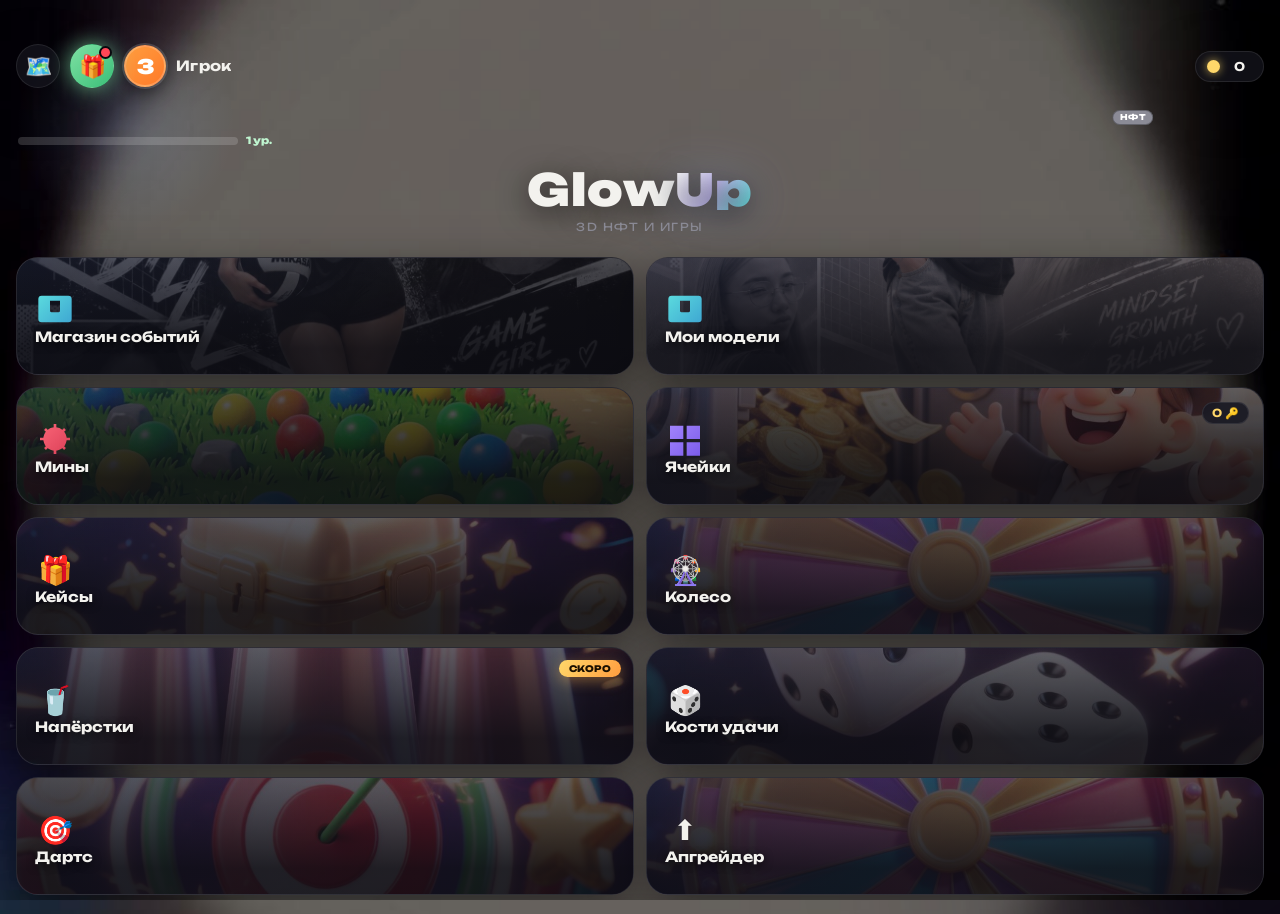
==== commit 770f9192: "play.html: актуальная разметка (Скоро у стаканов)" ====
--- a/game.html
+++ b/game.html
@@ -18,7 +18,7 @@
   }
 }
 </script>
-<link rel="stylesheet" href="style13.css?v=1" />
+<link rel="stylesheet" href="style14.css?v=1" />
 </head>
 <body>
 <div id="loadingScreen">
@@ -111,10 +111,11 @@
         <span class="card-ico card-emoji">🎡</span>
         <span class="card-title">Колесо</span>
       </button>
-      <button class="nav-card nav-cups" data-goto="cups" style="--bg:url('assets/фон_игры_напёрстки.jpg')">
+      <button class="nav-card nav-cups" data-soon="1" style="--bg:url('assets/фон_игры_напёрстки.jpg')">
         <span class="card-shade"></span>
         <span class="card-ico card-emoji">🥤</span>
         <span class="card-title">Напёрстки</span>
+        <span class="card-soon">Скоро</span>
       </button>
       <button class="nav-card nav-dice" data-goto="dice" style="--bg:url('assets/фон_игры_кости.jpg')">
         <span class="card-shade"></span>
@@ -131,11 +132,10 @@
         <span class="card-ico card-emoji">⬆️</span>
         <span class="card-title">Апгрейдер</span>
       </button>
-      <button class="nav-card nav-market" style="--bg:url('assets/фон_игры_рынок.jpg')">
+      <button class="nav-card nav-market" data-goto="market" style="--bg:url('assets/фон_игры_рынок.jpg')">
         <span class="card-shade"></span>
         <span class="card-ico ico-market"></span>
         <span class="card-title">Рынок</span>
-        <span class="card-soon">Скоро</span>
       </button>
     </nav>
 
@@ -169,6 +169,20 @@
     <div class="screen-body">
       <p class="cells-note">Все твои НФТ. Проигранная в апгрейдере НФТ уходит из коллекции, но остаётся в «Магазине событий».</p>
       <div class="card-grid" id="myNftGrid"></div>
+    </div>
+  </section>
+
+  <!-- ===================== РЫНОК ===================== -->
+  <section id="screen-market" class="screen">
+    <div class="screen-bg dim" style="background-image:url('assets/фон_игры_рынок.jpg')"></div>
+    <header class="subbar">
+      <button class="back-btn" data-go="menu">←</button>
+      <h2>Рынок</h2>
+      <button class="bal-btn small"><span class="bal-icon"></span><span class="bal-val" id="balValMarket">0</span></button>
+    </header>
+    <div class="screen-body">
+      <p class="cells-note">Здесь игроки продают свои НФТ. Выставь модель в профиле: «Продать на рынке». Покупка мгновенная.</p>
+      <div class="card-grid" id="marketGrid"></div>
     </div>
   </section>
 
@@ -400,6 +414,15 @@
         <span class="up-go-main">Улучшить</span>
         <span class="up-go-sub" id="upGoSub">шанс 48.0 %</span>
       </button>
+
+      <div class="up-extra-row" id="upExtraRow" style="display:none">
+        <div class="up-extra-head">
+          <span>+ звёзды с баланса к шансу</span>
+          <b id="upExtraVal">0 ⭐</b>
+        </div>
+        <input class="up-slider" id="upExtra" type="range" min="0" max="500" value="0" />
+        <p class="up-extra-hint">Каждая звезда чуть повышает шанс (до +40%). Звёзды списываются при прокруте.</p>
+      </div>
     </div>
 
     <div class="up-pick-modal" id="upBetModal">
@@ -645,6 +668,6 @@
 <div class="orb orb-1"></div>
 <div class="orb orb-2"></div>
 
-<script src="app15.js?v=1"></script>
+<script src="app20.js?v=1"></script>
 </body>
 </html>
--- a/style14.css
+++ b/style14.css
@@ -0,0 +1,1009 @@
+﻿:root{
+  --bg:#0a0a0f;
+  --panel:rgba(22,22,30,.72);
+  --panel-solid:#16161e;
+  --line:rgba(255,255,255,.09);
+  --txt:#f3f2ee;
+  --muted:#8b8b96;
+  --acc:#e9e4da;
+  --gold:#ffd76a;
+  --cyan:#5fe3e0;
+  --violet:#a98bff;
+  --red:#ff6b7d;
+  --green:#7ee0a3;
+  --radius:22px;
+  --shadow:0 18px 50px rgba(0,0,0,.55);
+}
+*{box-sizing:border-box;margin:0;padding:0;-webkit-tap-highlight-color:transparent}
+html,body{height:100%}
+body{
+  font-family:"Unbounded",system-ui,sans-serif;
+  background:#070a10 url('assets/фон_меню_тёмный.jpg') center/cover no-repeat fixed;
+  color:var(--txt);
+  overflow:hidden;
+  overscroll-behavior:none;
+  line-height:1.35;
+}
+#app{position:relative;height:100%;width:100%}
+button{font-family:inherit}
+img{display:block}
+canvas{display:block}
+
+/* фоновые орбы */
+.orb{position:fixed;border-radius:50%;filter:blur(90px);opacity:.5;pointer-events:none;z-index:0}
+.orb-1{width:50vmax;height:50vmax;left:-20vmax;top:-20vmax;background:radial-gradient(circle,#2b2b45,transparent 70%)}
+.orb-2{width:50vmax;height:50vmax;right:-22vmax;bottom:-22vmax;background:radial-gradient(circle,#2a1f3d,transparent 70%)}
+
+/* ---------- ЭКРАНЫ ---------- */
+.screen{
+  position:absolute;inset:0;
+  display:flex;flex-direction:column;
+  padding:max(14px,env(safe-area-inset-top)) 16px calc(14px + env(safe-area-inset-bottom));
+  opacity:0;pointer-events:none;transform:translateY(14px);
+  transition:opacity .45s ease,transform .45s cubic-bezier(.2,.8,.2,1);
+  overflow:hidden;z-index:1;
+}
+.screen.active{opacity:1;pointer-events:auto;transform:none}
+.screen-body{flex:1;overflow-y:auto;margin-top:18px;padding-bottom:40px;
+  scrollbar-width:thin;scrollbar-color:rgba(255,255,255,.15) transparent}
+.bg{position:absolute;inset:0;background-size:cover;background-position:center;
+  opacity:0;transition:opacity .8s ease;z-index:0;pointer-events:none}
+.bg.show{opacity:.28}
+.bg-0{background:radial-gradient(120% 90% at 70% 10%,#1a1a2e 0%,#0a0a0f 55%)}
+
+/* ---------- ТОПБАР ---------- */
+.topbar{
+  display:flex;align-items:center;gap:10px;margin-bottom:8px;z-index:3;
+  animation:popIn .7s var(--d0) both;
+}
+.userchip{display:flex;align-items:center;gap:10px;flex:1;min-width:0}
+.user-avatar{
+  width:42px;height:42px;border-radius:50%;flex:none;
+  background:linear-gradient(135deg,#ff9d3f,#ff7a29);
+  display:flex;align-items:center;justify-content:center;
+  box-shadow:0 0 0 2px rgba(255,255,255,.15),0 6px 16px rgba(0,0,0,.4);
+  overflow:hidden;border:2px solid #fff3;
+}
+.user-avatar img{width:100%;height:100%;object-fit:cover;border-radius:50%}
+.user-avatar .ph{font-weight:900;color:#fff;font-size:20px}
+.user-meta{display:flex;flex-direction:column;line-height:1.1;min-width:0}
+.user-name{font-weight:700;font-size:14px;letter-spacing:.02em;white-space:nowrap;overflow:hidden;text-overflow:ellipsis}
+.user-handle{display:none}
+
+/* полоса уровня под иконками */
+.level-strip{display:flex;align-items:center;gap:8px;margin:8px 0 0;padding:0 2px;z-index:3;animation:riseIn .6s both}
+.level-bar{flex:1;max-width:220px;height:8px;border-radius:8px;background:rgba(255,255,255,.16);overflow:hidden}
+.level-fill{height:100%;width:0%;background:linear-gradient(90deg,#2fa85f,#5fe08a);border-radius:8px;transition:width .6s cubic-bezier(.2,.8,.2,1);box-shadow:0 0 10px rgba(95,224,138,.7)}
+.level-num{font-size:10px;font-weight:800;color:#bff5d0;white-space:nowrap}
+
+/* НФТ рядом с ником — полноценная 3D модель, круглая, без фона */
+.nft-chip{
+  position:relative;width:104px;height:104px;flex:none;cursor:pointer;
+  border-radius:0;overflow:visible;
+  background:transparent;border:none;
+  transition:transform .18s;
+}
+@keyframes nftFloat{0%,100%{transform:translateY(0)}50%{transform:translateY(-6px)}}
+.nft-chip:active{transform:scale(.93)}
+.nft-chip canvas{width:100%;height:100%}
+.nft-chip #nftCanvas{position:absolute;inset:0;width:100%;height:100%;background:transparent!important;animation:nftFloat 3.4s ease-in-out infinite}
+.nft-chip #nftCanvas>.view3d,.nft-chip #nftCanvas>div{width:100%;height:100%}
+.nft-chip-badge{
+  position:absolute;left:50%;transform:translateX(-50%);bottom:-7px;
+  font-size:8px;font-weight:800;color:#1a1000;
+  background:var(--gold);padding:1px 7px;border-radius:20px;letter-spacing:.02em;white-space:nowrap;
+  border:1px solid rgba(0,0,0,.3);
+}
+.nft-chip.empty::before{box-shadow:0 0 0 2px rgba(255,255,255,.12)}
+.nft-chip.empty .nft-chip-badge{background:var(--muted);color:#fff}
+
+.bal-btn{
+  display:flex;align-items:center;gap:6px;
+  background:var(--panel);border:1px solid var(--line);
+  color:var(--txt);padding:7px 11px;border-radius:18px;
+  font-family:inherit;font-weight:700;font-size:12px;cursor:pointer;
+  backdrop-filter:blur(12px);transition:transform .15s,box-shadow .3s;
+  box-shadow:var(--shadow);z-index:3;
+}
+.bal-btn:active{transform:scale(.95)}
+.bal-btn.small{padding:6px 9px;font-size:11px}
+.bal-btn.ghost{pointer-events:none}
+.bal-icon{width:13px;height:13px;background:var(--gold);border-radius:50%;
+  box-shadow:0 0 10px rgba(255,215,106,.7)}
+.bal-val{min-width:26px;text-align:center}
+
+/* ---------- HERO ---------- */
+.hero{position:relative;text-align:center;padding:22px 0 6px;z-index:2;animation:riseIn .8s .05s both}
+.hero-art{position:absolute;inset:-40px auto auto 50%;transform:translateX(-50%);width:320px;height:320px;pointer-events:none;
+  background-size:contain;background-position:center;background-repeat:no-repeat;opacity:.18;filter:blur(2px);z-index:0}
+.logo{position:relative;font-weight:900;font-size:44px;line-height:.92;letter-spacing:.02em;z-index:1;text-shadow:0 6px 30px rgba(0,0,0,.6)}
+.logo span{
+  display:inline-block;background:linear-gradient(120deg,#fff,#cfc8ff,#5fe3e0);
+  -webkit-background-clip:text;background-clip:text;color:transparent;
+  filter:drop-shadow(0 0 22px rgba(165,190,255,.35));
+}
+.tagline{position:relative;margin-top:10px;color:var(--muted);font-size:11px;letter-spacing:.14em;text-transform:uppercase;z-index:1}
+
+/* ---------- МЕНЮ ---------- */
+.menu-grid{
+  display:grid;grid-template-columns:1fr 1fr;gap:14px;
+  margin:22px 0;z-index:2;
+}
+.nav-card{
+  position:relative;border:none;cursor:pointer;text-align:left;overflow:hidden;
+  background:linear-gradient(160deg,rgba(30,30,42,.9),rgba(16,16,24,.92));
+  border:1px solid var(--line);border-radius:var(--radius);
+  padding:20px 18px 16px;color:var(--txt);
+  min-height:140px;transition:transform .18s ease,border-color .3s,box-shadow .3s;
+  box-shadow:var(--shadow);animation:cardIn .6s var(--d1) both;
+}
+/* картинка на втором плане */
+.nav-card::before{
+  content:"";position:absolute;inset:0;z-index:0;
+  background-image:var(--bg);
+  background-size:cover;background-position:center;
+  opacity:.38;transition:opacity .3s,transform .4s;
+}
+.nav-card:hover::before{opacity:.55;transform:scale(1.05)}
+.card-shade{position:absolute;inset:0;z-index:1;
+  background:linear-gradient(180deg,rgba(12,12,18,.15) 0%,rgba(12,12,18,.78) 78%),linear-gradient(120deg,rgba(30,40,70,.35),transparent 60%)}
+.nav-card:nth-child(2){animation-delay:calc(var(--d1) + .05s)}
+.nav-card:nth-child(3){animation-delay:calc(var(--d1) + .1s)}
+.nav-card:nth-child(4){animation-delay:calc(var(--d1) + .15s)}
+.nav-card:active{transform:translateY(-3px) scale(.98)}
+.nav-card:hover{border-color:rgba(255,255,255,.25);box-shadow:0 0 0 1px rgba(255,255,255,.1),var(--shadow)}
+.card-ico{position:relative;z-index:2;width:40px;height:40px;display:block;margin-bottom:auto;margin-top:auto}
+.card-title{position:relative;z-index:2;font-weight:700;font-size:14px;line-height:1.2;text-shadow:0 2px 8px rgba(0,0,0,.8)}
+.card-badge{
+  position:absolute;top:14px;right:14px;z-index:3;font-size:11px;font-weight:700;color:var(--gold);
+  background:rgba(25,25,35,.9);border:1px solid var(--line);padding:3px 9px;border-radius:20px;backdrop-filter:blur(6px);
+}
+.ico-shop{background:linear-gradient(135deg,#5fe3e0,#3a9fd0);mask:var(--shop);-webkit-mask:var(--shop)}
+.ico-cells{background:linear-gradient(135deg,#a98bff,#7657e8);mask:var(--cells);-webkit-mask:var(--cells)}
+.ico-market{background:linear-gradient(135deg,#ffd76a,#ff9d3f);mask:var(--market);-webkit-mask:var(--market)}
+.ico-coll{background:linear-gradient(135deg,#ff8fb1,#e8557d);mask:var(--coll);-webkit-mask:var(--coll)}
+
+.menu-foot{display:flex;gap:10px;justify-content:center;z-index:2;animation:riseIn .7s .25s both}
+.ghost-btn{
+  background:transparent;border:1px solid var(--line);color:var(--muted);
+  font-family:inherit;font-size:12px;font-weight:600;padding:11px 18px;border-radius:18px;cursor:pointer;
+  transition:all .2s;backdrop-filter:blur(8px);
+}
+.ghost-btn:active{transform:scale(.96)}
+.ghost-btn.wide{width:100%;margin-top:12px;color:var(--txt);border-color:rgba(255,255,255,.2)}
+.ghost-btn:hover{border-color:rgba(255,255,255,.3);color:var(--txt)}
+
+/* ---------- САББАР ---------- */
+.subbar{
+  display:flex;align-items:center;gap:12px;z-index:3;margin-bottom:6px;animation:popIn .5s both;
+}
+.subbar h2{font-size:16px;font-weight:700;flex:1;letter-spacing:.02em}
+.back-btn{
+  width:40px;height:40px;border-radius:14px;flex:none;border:1px solid var(--line);
+  background:var(--panel);color:var(--txt);font-size:20px;cursor:pointer;backdrop-filter:blur(10px);
+  transition:transform .15s;box-shadow:var(--shadow);
+}
+.back-btn:active{transform:scale(.9)}
+.keys-pill{
+  display:flex;align-items:center;gap:8px;font-weight:700;font-size:13px;color:var(--gold);
+  background:var(--panel);border:1px solid var(--line);padding:9px 12px;border-radius:20px;cursor:pointer;
+  transition:transform .15s;
+}
+.keys-pill:active{transform:scale(.94)}
+.keys-plus{color:var(--green);font-weight:900;font-size:16px}
+
+/* ---------- КАРТОЧКИ МАГАЗИНА ---------- */
+.card-grid{display:grid;grid-template-columns:1fr 1fr;gap:14px;animation:riseIn .5s both}
+.item-card{
+  position:relative;border-radius:var(--radius);overflow:hidden;
+  background:var(--panel-solid);border:1px solid var(--line);
+  box-shadow:var(--shadow);cursor:pointer;transition:transform .18s,border-color .3s;
+  animation:cardIn .5s both;
+}
+.item-card:active{transform:scale(.97)}
+.item-card:hover{border-color:rgba(255,255,255,.25)}
+.item-media{position:relative;aspect-ratio:1;background:#12121a;overflow:hidden}
+.item-media .poster{position:absolute;inset:0;width:100%;height:100%;object-fit:cover;transition:transform .5s ease;z-index:1}
+.item-card:hover .item-media .poster{transform:scale(1.06)}
+.item-media::after{content:"";position:absolute;inset:0;background:linear-gradient(180deg,transparent 40%,rgba(10,10,15,.9));z-index:2}
+.item-view3d{position:absolute;inset:0;display:flex;align-items:center;justify-content:center;z-index:1;opacity:0;transition:opacity .3s}
+.item-card.viewing .item-media .poster{opacity:0}
+.item-card.viewing .item-view3d{opacity:1}
+.item-view3d canvas,.item-view3d .view3d{width:100%;height:100%}
+.item-badge{position:absolute;top:10px;left:10px;z-index:3;font-size:10px;font-weight:700;
+  padding:4px 9px;border-radius:20px;backdrop-filter:blur(6px)}
+.item-badge.rarity-common{background:rgba(94,227,224,.9);color:#042}
+.item-badge.rarity-epic{background:rgba(169,139,255,.9);color:#201}
+.item-body{padding:12px;position:relative;z-index:3}
+.item-name{font-weight:700;font-size:13px}
+.item-price{display:flex;align-items:center;gap:6px;margin-top:8px;color:var(--gold);font-size:12px;font-weight:700}
+.item-price .ic{width:12px;height:12px;background:var(--gold);border-radius:50%}
+.item-actions{display:flex;gap:8px;margin-top:10px}
+.mini-buy{
+  flex:1;border:none;background:linear-gradient(120deg,#ffd76a,#ff9d3f);color:#201;
+  font-weight:700;font-size:11px;padding:9px;border-radius:12px;cursor:pointer;
+}
+.mini-3d{
+  border:1px solid var(--line);background:rgba(255,255,255,.08);color:var(--txt);
+  font-weight:700;font-size:11px;padding:9px 10px;border-radius:12px;cursor:pointer;
+}
+.mini-buy:active,.mini-3d:active{transform:scale(.95)}
+.item-status{position:absolute;bottom:10px;right:10px;z-index:3;font-size:10px;font-weight:700;
+  padding:4px 10px;border-radius:20px;color:#fff}
+.item-status.owned{background:linear-gradient(135deg,#7ee0a3,#3bbf78)}
+.item-status.sold{background:linear-gradient(135deg,#ff6b7d,#d63a52)}
+.item-status.for-sale{background:linear-gradient(135deg,#ffd76a,#ff9d3f)}
+
+/* ---------- ЯЧЕЙКИ ---------- */
+.cells-note{color:var(--muted);font-size:11px;margin:4px 2px 10px;line-height:1.5}
+.cells-rack{
+  display:grid;grid-template-columns:repeat(10,1fr);gap:6px;perspective:900px;
+  background:linear-gradient(180deg,rgba(28,28,40,.6),rgba(14,14,20,.6));
+  border:1px solid var(--line);border-radius:var(--radius);padding:9px;
+  box-shadow:inset 0 2px 30px rgba(0,0,0,.6),var(--shadow);
+}
+/* Банковские ячейки-сейфы */
+.cells-rack{
+  display:grid;grid-template-columns:repeat(10,1fr);gap:6px;perspective:1200px;
+  background:
+    radial-gradient(120% 100% at 50% 0%, rgba(70,80,110,.35), rgba(14,14,20,.7)),
+    linear-gradient(180deg,#23263a,#10101a);
+  border:1px solid rgba(160,180,220,.18);border-radius:var(--radius);padding:10px;
+  box-shadow:inset 0 4px 40px rgba(0,0,0,.7),0 18px 50px rgba(0,0,0,.55);
+}
+.cell{
+  aspect-ratio:1;display:flex;flex-direction:column;align-items:center;justify-content:center;
+  background:linear-gradient(160deg,#4a4f5e,#2b2e3a 55%,#20232e);
+  border:1px solid rgba(200,210,235,.22);border-radius:8px;cursor:pointer;
+  font-weight:900;font-size:11px;color:#e8e6f0;
+  position:relative;transition:transform .18s,box-shadow .35s,border-color .3s;
+  box-shadow:inset 0 2px 3px rgba(255,255,255,.15),inset 0 -5px 12px rgba(0,0,0,.5),0 4px 10px rgba(0,0,0,.45);
+  transform:rotateX(0deg);
+}
+.cell:hover:not(.opened){transform:translateY(-2px);border-color:rgba(255,220,120,.6);
+  box-shadow:inset 0 2px 3px rgba(255,255,255,.2),inset 0 -5px 12px rgba(0,0,0,.5),0 6px 16px rgba(0,0,0,.6),0 0 16px rgba(255,200,90,.35)}
+.cell:active:not(.opened){transform:scale(.95)}
+.cell .cell-inner{position:relative;z-index:2;display:flex;flex-direction:column;align-items:center;width:100%}
+.cell.pulse{animation:cellPulse 1s ease}
+.cell.opened{
+  background:linear-gradient(165deg,#2c333f,#191d26);
+  border-color:rgba(255,255,255,.12);cursor:default;
+  box-shadow:inset 0 0 0 1px rgba(255,255,255,.06),0 4px 10px rgba(0,0,0,.4);
+}
+.cell.opened .cell-num{opacity:.35}
+/* ручка-диск банковской дверцы */
+.safe-handle{
+  width:13px;height:13px;border-radius:50%;margin-bottom:5px;position:relative;
+  background:radial-gradient(circle at 35% 35%, #f0e7c8, #c9b57a 60%, #8a743a);
+  border:2px solid #b9a05f;box-shadow:inset 0 1px 2px rgba(255,255,255,.6),0 1px 3px rgba(0,0,0,.6);
+}
+.safe-handle::after{content:"";position:absolute;left:50%;top:50%;width:3px;height:3px;background:#5a4a22;border-radius:50%;transform:translate(-50%,-50%)}
+/* замок-ключевина */
+.safe-lock{
+  width:8px;height:8px;border-radius:1px;margin-bottom:3px;
+  background:linear-gradient(160deg,#fff6d8,#cbbb7e);box-shadow:inset 0 1px 2px rgba(255,255,255,.5),0 1px 2px rgba(0,0,0,.5);
+}
+.cell .lock{width:11px;height:11px;border:2px solid #d8cfae;border-radius:3px;position:relative;margin-bottom:3px;opacity:.75;
+  background:rgba(255,255,255,.05)}
+.cell .lock::before{content:"";position:absolute;top:-6px;left:2px;width:5px;height:6px;border:2px solid #d8cfae;border-bottom:none;border-radius:4px 4px 0 0}
+.cell .res{font-size:16px;line-height:1;margin-bottom:2px}
+.cell.reveal-glow{animation:cellGlow .9s ease}
+.cells-actions{margin-top:10px;display:grid;grid-template-columns:1fr 1fr;gap:8px}
+.cells-actions .solid-btn{padding:11px;font-size:13px;grid-column:1/-1}
+.cells-actions .ghost-btn{padding:10px;font-size:12px;grid-column:1/-1}
+.cell-timer-row{text-align:center;margin-bottom:8px}
+.solid-btn{
+  width:100%;border:none;cursor:pointer;font-family:inherit;font-weight:700;font-size:15px;
+  color:#101018;background:linear-gradient(120deg,#fff,#d8e6ff,#9fd0ff);
+  padding:16px;border-radius:20px;transition:transform .15s,box-shadow .2s;
+  box-shadow:0 10px 30px rgba(150,190,255,.25);
+}
+.solid-btn:active{transform:scale(.97)}
+.solid-btn:disabled{opacity:.4;box-shadow:none}
+.solid-btn.purple{color:#fff;background:linear-gradient(120deg,#a98bff,#7657e8);box-shadow:0 10px 30px rgba(120,90,255,.3)}
+
+/* ---------- РЫНОК / СПИСОК ---------- */
+.list{display:flex;flex-direction:column;gap:12px;animation:riseIn .5s both}
+.market-row{
+  display:flex;align-items:center;gap:14px;
+  background:var(--panel);border:1px solid var(--line);border-radius:18px;padding:10px;
+  box-shadow:var(--shadow);animation:cardIn .45s both;
+}
+.market-row .thumb{width:56px;height:56px;border-radius:14px;overflow:hidden;background:#15151d;flex:none}
+.market-row .thumb img{width:100%;height:100%;object-fit:cover}
+.market-row .mrow-meta{flex:1;min-width:0}
+.market-row .mrow-name{font-weight:700;font-size:13px}
+.market-row .mrow-seller{font-size:10px;color:var(--muted)}
+.market-row .mrow-price{display:flex;align-items:center;gap:5px;color:var(--gold);font-weight:700;font-size:14px;margin-top:4px}
+.market-row .mrow-price .ic{width:11px;height:11px;background:var(--gold);border-radius:50%}
+.mini-btn{
+  border:none;background:linear-gradient(120deg,#ffd76a,#ff9d3f);color:#201;
+  font-family:inherit;font-weight:700;font-size:12px;padding:10px 14px;border-radius:14px;cursor:pointer;flex:none;
+  transition:transform .15s;
+}
+.mini-btn:active{transform:scale(.94)}
+
+/* ---------- КОД / НАГРАДЫ ---------- */
+.reward-card{
+  background:var(--panel);border:1px solid var(--line);border-radius:var(--radius);
+  padding:20px;box-shadow:var(--shadow);animation:riseIn .5s both;
+}
+.reward-desc{font-size:13px;margin-bottom:8px}
+.reward-hint{font-size:12px;color:var(--muted);margin-bottom:16px}
+.reward-hint b{color:var(--gold)}
+.code-input{
+  width:100%;border:1px solid var(--line);background:rgba(0,0,0,.4);color:var(--txt);
+  font-family:inherit;font-size:20px;font-weight:700;letter-spacing:.4em;text-align:center;
+  padding:16px;border-radius:16px;margin-bottom:14px;outline:none;transition:border-color .3s;
+}
+.code-input:focus{border-color:rgba(255,215,106,.6)}
+
+/* ---------- КАК ИГРАТЬ ---------- */
+.howto-card{background:var(--panel);border:1px solid var(--line);border-radius:var(--radius);padding:20px;box-shadow:var(--shadow)}
+.howto-card h3{font-size:14px;margin:14px 0 6px;color:#cfc9ff}
+.howto-card h3:first-child{margin-top:0}
+.howto-card p{font-size:12px;color:var(--muted);line-height:1.6}
+
+/* ---------- МОДАЛКА НФТ ---------- */
+.modal{
+  position:fixed;inset:0;background:rgba(5,5,10,.75);backdrop-filter:blur(8px);
+  display:flex;align-items:flex-end;justify-content:center;z-index:50;
+  opacity:0;pointer-events:none;transition:opacity .35s;
+}
+.modal.open{opacity:1;pointer-events:auto}
+.modal-sheet{
+  width:100%;max-width:520px;background:linear-gradient(180deg,#1a1a26,#101018);
+  border:1px solid var(--line);border-top-left-radius:26px;border-top-right-radius:26px;
+  padding:18px 18px calc(24px + env(safe-area-inset-bottom));position:relative;
+  transform:translateY(40px);transition:transform .4s cubic-bezier(.2,.8,.2,1);
+  box-shadow:0 -20px 60px rgba(0,0,0,.6);max-height:92vh;overflow-y:auto;
+}
+.modal.open .modal-sheet{transform:none}
+.modal-close{
+  position:absolute;top:12px;right:12px;width:36px;height:36px;border-radius:12px;
+  border:1px solid var(--line);background:rgba(0,0,0,.5);color:var(--txt);font-size:20px;cursor:pointer;z-index:5;
+}
+.modal-media{aspect-ratio:1;border-radius:20px;overflow:hidden;background:#0c0c13;position:relative;margin-bottom:16px}
+.modal-media .poster{position:absolute;inset:0;width:100%;height:100%;object-fit:cover}
+.modal-info h3{font-size:20px;font-weight:900;margin-bottom:6px}
+.modal-info.center{text-align:center}
+.modal-price{color:var(--gold);font-weight:700;font-size:15px;margin-bottom:16px}
+.modal-actions{display:flex;flex-direction:column;gap:10px}
+
+/* кнопки в модалке */
+.action-btn{
+  width:100%;border:none;font-family:inherit;font-weight:700;font-size:15px;padding:15px;
+  border-radius:18px;cursor:pointer;transition:transform .15s;
+}
+.action-btn:active{transform:scale(.97)}
+.action-btn.buy{color:#101018;background:linear-gradient(120deg,#ffd76a,#ff9d3f);box-shadow:0 10px 28px rgba(255,180,80,.25)}
+.action-btn.green{color:#042;background:linear-gradient(120deg,#7ee0a3,#3bbf78)}
+.action-btn.purple{color:#fff;background:linear-gradient(120deg,#a98bff,#7657e8)}
+.action-btn.dark{background:rgba(255,255,255,.08);color:var(--txt);border:1px solid var(--line)}
+.action-btn:disabled{opacity:.4;cursor:not-allowed;box-shadow:none}
+
+/* ---------- ПРОСМОТР 3D (стенд) ---------- */
+.viewer-sheet{
+  width:100%;max-width:520px;height:100%;max-height:600px;
+  background:linear-gradient(180deg,#14141f,#0b0b12);position:relative;
+  display:flex;flex-direction:column;
+  border-left:1px solid var(--line);border-right:1px solid var(--line);
+}
+.viewer-stage{
+  flex:1;position:relative;overflow:hidden;min-height:0;
+  background:radial-gradient(120% 80% at 50% 0%,#23233a 0%,#0b0b12 70%);
+}
+/* подиум */
+.viewer-stage .podium{
+  position:absolute;left:50%;bottom:6%;transform:translateX(-50%);
+  width:70%;height:14%;border-radius:50%;
+  background:transparent;
+  box-shadow:0 -4px 30px rgba(165,190,255,.35),inset 0 2px 18px rgba(255,255,255,.12);
+  pointer-events:none;
+}
+.viewer-stage canvas{position:absolute;inset:0;width:100%;height:100%}
+.viewer-loading{
+  position:absolute;inset:0;display:flex;align-items:center;justify-content:center;
+  color:var(--muted);font-size:13px;text-align:center;padding:20px;z-index:2;
+}
+.viewer-loading .spin{width:36px;height:36px;border:3px solid rgba(255,255,255,.15);border-top-color:var(--cyan);border-radius:50%;animation:spin 1s linear infinite;margin-bottom:12px}
+.viewer-info{padding:14px 18px 20px;text-align:center;background:#0d0d15;border-top:1px solid var(--line)}
+.viewer-info h3{font-size:16px;font-weight:800;margin-bottom:4px}
+.viewer-tip{font-size:11px;color:var(--muted)}
+#viewerModal .modal-close{background:rgba(0,0,0,.5)}
+
+/* ---------- МАГАЗИН КЛЮЧЕЙ ---------- */
+.key-hero{font-size:44px;margin:8px 0 4px}
+.key-pack-row{display:grid;grid-template-columns:1fr 1fr 1fr;gap:10px;margin-top:16px}
+.key-pack{
+  border:1px solid var(--line);background:linear-gradient(165deg,#26263a,#171720);
+  border-radius:16px;padding:14px 6px;cursor:pointer;color:var(--txt);
+  display:flex;flex-direction:column;align-items:center;gap:4px;transition:transform .15s,border-color .3s;
+}
+.key-pack:hover{border-color:rgba(255,215,106,.5)}
+.key-pack:active{transform:scale(.94)}
+.key-pack b{font-size:20px;font-weight:900}
+.key-pack span{font-size:11px;color:var(--gold);font-weight:700}
+
+/* ---------- АНИМАЦИЯ ПРИЗА ---------- */
+#prizeModal{background:rgba(5,5,12,.85);backdrop-filter:blur(6px);z-index:60}
+.prize-stage{
+  position:absolute;inset:0;display:flex;flex-direction:column;align-items:center;justify-content:center;
+}
+.prize-burst{
+  position:absolute;width:130px;height:130px;border-radius:50%;
+  background:radial-gradient(circle,rgba(165,190,255,.4),transparent 70%);
+  animation:burstPulse 1.2s ease-out infinite;pointer-events:none;
+}
+.prize-item{
+  position:relative;background:rgba(0,0,0,.4);border:1px solid var(--line);
+  width:110px;height:110px;border-radius:26px;display:flex;align-items:center;justify-content:center;
+  font-size:56px;animation:prizeIn .5s cubic-bezier(.2,.8,.2,1) both;
+  box-shadow:0 0 60px rgba(165,190,255,.35);
+}
+.prize-text{
+  position:relative;margin-top:22px;font-weight:900;font-size:26px;letter-spacing:.02em;
+  color:#fff;text-shadow:0 4px 30px rgba(165,190,255,.6);
+  animation:prizeIn .5s .12s both;
+}
+.prize-continue{
+  position:absolute;bottom:calc(30px + env(safe-area-inset-bottom));left:50%;transform:translateX(-50%);
+  border:none;cursor:pointer;font-family:inherit;font-weight:800;font-size:16px;
+  color:#101018;background:linear-gradient(120deg,#fff,#ffd76a,#ff9d3f);
+  padding:16px 54px;border-radius:20px;box-shadow:0 14px 40px rgba(255,180,80,.35);
+  animation:prizeIn .5s .25s both;
+}
+.prize-continue:active{transform:translateX(-50%) scale(.96)}
+
+/* ---------- ТОСТЫ ---------- */
+#toasts{position:fixed;top:calc(20px + env(safe-area-inset-top));left:50%;transform:translateX(-50%);
+  display:flex;flex-direction:column;gap:8px;z-index:100;align-items:center;pointer-events:none}
+.toast{
+  background:rgba(20,20,30,.92);border:1px solid var(--line);color:var(--txt);
+  padding:11px 18px;border-radius:16px;font-size:13px;font-weight:600;max-width:90vw;text-align:center;
+  box-shadow:var(--shadow);animation:toastIn .35s cubic-bezier(.2,.8,.2,1) both;
+}
+.toast.out{animation:toastOut .3s forwards}
+.toast.gold{border-color:rgba(255,215,106,.5);box-shadow:0 0 24px rgba(255,215,106,.25)}
+
+/* ---------- АНИМАЦИИ ---------- */
+@keyframes popIn{from{opacity:0;transform:translateY(-8px) scale(.98)}to{opacity:1;transform:none}}
+@keyframes riseIn{from{opacity:0;transform:translateY(18px)}to{opacity:1;transform:none}}
+@keyframes cardIn{from{opacity:0;transform:translateY(22px) scale(.96)}to{opacity:1;transform:none}}
+@keyframes toastIn{from{opacity:0;transform:translateY(-14px)}to{opacity:1;transform:none}}
+@keyframes toastOut{to{opacity:0;transform:translateY(-14px)}}
+@keyframes cellGlow{0%{box-shadow:0 0 0 0 rgba(160,190,255,.7)}50%{box-shadow:0 0 40px 12px rgba(160,190,255,.5)}100%{box-shadow:none}}
+@keyframes cellPulse{0%{transform:scale(1)}50%{transform:scale(1.06)}100%{transform:scale(1)}}
+@keyframes spin{to{transform:rotate(360deg)}}
+@keyframes burstPulse{0%{transform:scale(.6);opacity:.9}100%{transform:scale(1.4);opacity:0}}
+@keyframes prizeIn{from{opacity:0;transform:translateY(26px) scale(.7)}to{opacity:1;transform:none}}
+
+.ambient-orb{
+  position:absolute;width:220px;height:220px;border-radius:50%;pointer-events:none;z-index:0;
+  background:radial-gradient(circle,rgba(160,190,255,.16),transparent 70%);
+  transition:transform .6s ease,opacity .6s ease;
+}
+
+/* ---------- ЭКРАННЫЙ ФОН ---------- */
+.screen-bg{position:absolute;inset:0;background-size:cover;background-position:center;opacity:.9;z-index:0;pointer-events:none}
+.screen-bg.dim{opacity:.14}
+#screen-mines .screen-bg{opacity:.22}
+
+/* ---------- ИКОНКИ: МИНЫ, СКОРО ---------- */
+.ico-mines{background:linear-gradient(135deg,#ff6b7d,#d63a52);mask:var(--mines);-webkit-mask:var(--mines)}
+.ico-soon{background:linear-gradient(135deg,#8b8b96,#5a5a66);mask:var(--soon);-webkit-mask:var(--soon)}
+.nav-placeholder{opacity:.7;cursor:default}
+.card-soon{
+  position:absolute;top:12px;right:12px;z-index:3;
+  font-size:9px;font-weight:800;color:#1a1000;
+  background:linear-gradient(120deg,#ffd76a,#ff9d3f);
+  padding:3px 10px;border-radius:20px;text-transform:uppercase;letter-spacing:.03em;
+  box-shadow:0 4px 14px rgba(255,180,80,.4);
+}
+
+/* ---------- МИНЫ ---------- */
+.mines-controls{display:flex;flex-direction:column;gap:10px;margin-bottom:12px;animation:riseIn .5s both}
+.mines-row{display:flex;align-items:center;gap:12px}
+.mines-row label{font-size:13px;font-weight:700;color:var(--muted);flex:none;width:70px}
+.mines-row .code-input{font-size:16px;letter-spacing:.05em;margin-bottom:0;flex:1;padding:12px}
+.mine-count{display:flex;gap:8px;flex:1}
+.mine-count-btn{
+  flex:1;border:1px solid var(--line);background:var(--panel);color:var(--muted);
+  font-family:inherit;font-weight:800;font-size:16px;padding:10px;border-radius:16px;cursor:pointer;transition:all .2s;
+}
+.mine-count-btn.active{color:#101018;background:linear-gradient(120deg,#ffd76a,#ff9d3f);border-color:transparent;box-shadow:0 8px 24px rgba(255,180,80,.3)}
+.mine-count-btn:active{transform:scale(.95)}
+.mines-board{animation:riseIn .6s both}
+.mines-grid{display:grid;grid-template-columns:repeat(5,1fr);gap:7px;perspective:800px;margin-bottom:12px}
+.mine-cell{
+  aspect-ratio:1;border-radius:13px;cursor:pointer;border:1px solid var(--line);
+  background:linear-gradient(165deg,#26263a,#171720);color:var(--txt);
+  font-size:20px;display:flex;align-items:center;justify-content:center;
+  transition:transform .15s,border-color .3s;box-shadow:inset 0 -5px 12px rgba(0,0,0,.4);
+}
+.mine-cell:hover{border-color:rgba(255,255,255,.3)}
+.mine-cell:active{transform:scale(.94)}
+.mine-cell.revealed{cursor:default}
+.mine-cell.mine{background:linear-gradient(165deg,#3a1a20,#271014);border-color:rgba(255,107,125,.4)}
+.mine-cell.safe{background:linear-gradient(165deg,#143a28,#0e241a);border-color:rgba(126,224,163,.4)}
+.mines-footer{display:flex;flex-direction:column;gap:8px}
+.mines-mult{text-align:center;font-size:13px;color:var(--muted)}
+.mines-mult b{color:var(--gold);font-size:17px}
+.mines-footer .solid-btn{padding:12px;font-size:14px}
+.mines-row + .solid-btn{padding:12px;font-size:14px}
+
+/* ---------- ТАЙМЕР ЯЧЕЕК ---------- */
+.cell-timer-row{text-align:center;margin-bottom:12px}
+.cell-timer{
+  display:inline-block;font-size:13px;font-weight:700;color:var(--cyan);
+  background:rgba(10,10,18,.6);border:1px solid var(--line);
+  padding:8px 16px;border-radius:20px;backdrop-filter:blur(6px);
+}
+
+/* карточка: режим просмотра 3D и кнопка обратно */
+.item-card.viewing .poster-holder{display:none}
+.item-view3d{position:absolute;inset:0;display:flex;align-items:center;justify-content:center;z-index:2;opacity:0;transition:opacity .3s}
+.item-card.viewing .item-view3d{opacity:1}
+.item-view3d canvas,.item-view3d .view3d{width:100%;height:100%}
+.card-3d-back{
+  position:absolute;bottom:10px;left:50%;transform:translateX(-50%);z-index:5;
+  border:none;background:rgba(10,10,18,.85);color:var(--txt);
+  font-family:inherit;font-weight:700;font-size:11px;padding:8px 18px;border-radius:14px;cursor:pointer;
+  border:1px solid var(--line);backdrop-filter:blur(6px);
+}
+.card-3d-back:active{transform:translateX(-50%) scale(.95)}
+.viewer-stage{background:radial-gradient(120% 80% at 50% 0%,#eef3ff 0%,#cfddfc 55%,#8faeff 100%)}
+.viewer-loading{color:#334;}
+.podium{background:transparent;box-shadow:0 -4px 30px rgba(60,90,200,.35)}
+
+/* маски иконок */
+@supports ((-webkit-mask:radial-gradient(#000,#000)) or (mask:radial-gradient(#000,#000))){
+  :root{
+    --shop:url('data:image/svg+xml;utf8,<svg xmlns="http://www.w3.org/2000/svg" viewBox="0 0 24 24" fill="black"><path d="M4 4h16a2 2 0 0 1 2 2v12a2 2 0 0 1-2 2H4a2 2 0 0 1-2-2V6a2 2 0 0 1 2-2zm5 3v6a1 1 0 0 0 1 1h4a1 1 0 0 0 1-1V7h-6z"/></svg>');
+    --cells:url('data:image/svg+xml;utf8,<svg xmlns="http://www.w3.org/2000/svg" viewBox="0 0 24 24" fill="black"><path d="M3 4h8v8H3V4zm10 0h8v8h-8V4zM3 14h8v8H3v-8zm10 0h8v8h-8v-8z"/></svg>');
+    --market:url('data:image/svg+xml;utf8,<svg xmlns="http://www.w3.org/2000/svg" viewBox="0 0 24 24" fill="black"><path d="M7 7V6a5 5 0 0 1 10 0v1h2a2 2 0 0 1 2 2v10a2 2 0 0 1-2 2H5a2 2 0 0 1-2-2V9a2 2 0 0 1 2-2h2zm2 0h6V6a3 3 0 0 0-6 0v1z"/></svg>');
+    --coll:url('data:image/svg+xml;utf8,<svg xmlns="http://www.w3.org/2000/svg" viewBox="0 0 24 24" fill="black"><path d="M12 2l2.4 4.9 5.4.8-3.9 3.8.9 5.4L12 14.8 7.2 16.9l.9-5.4L4.2 7.7l5.4-.8L12 2z"/></svg>');
+    --mines:url('data:image/svg+xml;utf8,<svg xmlns="http://www.w3.org/2000/svg" viewBox="0 0 24 24" fill="black"><circle cx="12" cy="12" r="7" fill="black"/><path d="M12 3v3M12 18v3M3 12h3M18 12h3M6 6l2 2M16 16l2 2M18 6l-2 2M8 16l-2 2" stroke="black" stroke-width="1.6" fill="none"/></svg>');
+    --soon:url('data:image/svg+xml;utf8,<svg xmlns="http://www.w3.org/2000/svg" viewBox="0 0 24 24" fill="black"><circle cx="12" cy="12" r="10" fill="none" stroke="black" stroke-width="2"/><path d="M12 6v6l4 2"/></svg>');
+  }
+}
+
+/* ================= НОВЫЕ ИГРЫ И ПОДАРОК ================= */
+
+/* меню с 7 карточками — прокручиваемое, компактнее */
+#screen-menu{overflow-y:auto;scrollbar-width:none}
+#screen-menu::-webkit-scrollbar{display:none}
+.menu-grid{margin:16px 0;gap:12px}
+.nav-card{min-height:118px}
+
+/* Подарок: круглая кнопка в левом углу меню */
+.gift-fab{
+  position:relative;flex:none;z-index:6;
+  width:44px;height:44px;border-radius:50%;border:1px solid var(--line);
+  background:var(--panel);display:flex;align-items:center;justify-content:center;
+  font-size:22px;cursor:pointer;backdrop-filter:blur(10px);box-shadow:var(--shadow);
+  transition:transform .15s,box-shadow .3s,background .3s;
+}
+.gift-fab:active{transform:scale(.92)}
+.gift-fab-ico{line-height:1}
+.gift-fab-dot{display:none}
+.gift-fab.ready{
+  background:linear-gradient(135deg,#7ee0a3,#3bbf78);border-color:transparent;
+  box-shadow:0 0 22px rgba(126,224,163,.75);animation:giftPulse 1.6s ease-in-out infinite;
+}
+.gift-fab.ready .gift-fab-dot{
+  display:block;position:absolute;top:1px;right:1px;width:13px;height:13px;border-radius:50%;
+  background:#ff4757;border:2px solid #0a0a0f;
+}
+@keyframes giftPulse{0%,100%{transform:scale(1)}50%{transform:scale(1.08)}}
+
+/* emoji-иконки на карточках меню */
+.card-emoji{
+  display:flex;align-items:center;justify-content:center;font-size:28px;
+  background:none!important;-webkit-mask:none!important;mask:none!important;
+}
+/* градиентные фоны новых карточек */
+.nav-cases{--bg:linear-gradient(150deg,#ff9d3f,#ff5f6d)}
+.nav-wheel{--bg:linear-gradient(150deg,#5fe3e0,#7657e8)}
+.nav-cups{--bg:linear-gradient(150deg,#7ee0a3,#2b9fd0)}
+.nav-market{grid-column:1/-1;min-height:96px}
+
+/* ---------- ПОДАРОК (экран) ---------- */
+.gift-body{display:flex;flex-direction:column;align-items:center;text-align:center;padding-top:10px}
+.gift-hero{font-size:88px;filter:drop-shadow(0 8px 30px rgba(126,224,163,.45));animation:giftFloat 2.6s ease-in-out infinite}
+@keyframes giftFloat{0%,100%{transform:translateY(0)}50%{transform:translateY(-10px)}}
+.gift-title{font-size:19px;font-weight:900;margin:14px 0 8px}
+.gift-desc{font-size:12px;color:var(--muted);line-height:1.6;max-width:340px}
+.gift-keys{font-size:30px;letter-spacing:6px;margin:22px 0}
+.gift-timer{font-size:12px;color:var(--cyan);margin-top:14px;min-height:18px;font-weight:700}
+#giftClaimBtn{max-width:340px;margin-top:6px}
+#giftClaimBtn:disabled{opacity:.35}
+
+/* ---------- КЕЙСЫ ---------- */
+.case-grid{display:grid;grid-template-columns:1fr;gap:14px;animation:riseIn .5s both}
+.case-card{
+  position:relative;border-radius:var(--radius);overflow:hidden;cursor:pointer;
+  border:1px solid var(--line);box-shadow:var(--shadow);
+  display:flex;align-items:center;gap:14px;padding:16px;text-align:left;color:var(--txt);
+  background:linear-gradient(160deg,rgba(30,30,42,.95),rgba(16,16,24,.95));
+  transition:transform .16s,border-color .3s;
+}
+.case-card:active{transform:scale(.98)}
+.case-card::before{content:"";position:absolute;inset:0;opacity:.16;background:var(--accent);z-index:0;pointer-events:none}
+.case-card>*{position:relative;z-index:1}
+.case-thumb{
+  width:84px;height:84px;border-radius:18px;flex:none;display:flex;align-items:center;justify-content:center;
+  font-size:36px;background:rgba(0,0,0,.35);border:1px solid rgba(255,255,255,.15);overflow:hidden;
+}
+.case-thumb img{width:100%;height:100%;object-fit:cover;display:block}
+.case-meta{flex:1;min-width:0}
+.case-name{font-weight:800;font-size:16px}
+.case-sub{font-size:11px;color:var(--muted);margin-top:3px}
+.case-price{display:flex;align-items:center;gap:6px;color:var(--gold);font-weight:800;font-size:15px;margin-top:8px}
+.case-price .ic{width:12px;height:12px;background:var(--gold);border-radius:50%}
+.case-open{
+  flex:none;border:none;border-radius:14px;padding:12px 16px;font-family:inherit;
+  font-weight:800;font-size:13px;cursor:pointer;color:#101018;background:linear-gradient(120deg,#fff,#ffd76a,#ff9d3f);
+}
+.case-open:active{transform:scale(.95)}
+
+/* Оверлей прокрутки кейса */
+#caseModal{background:rgba(5,5,12,.9);backdrop-filter:blur(8px);z-index:65;align-items:center}
+.case-stage{position:absolute;inset:0;display:flex;flex-direction:column;align-items:center;justify-content:center;gap:22px}
+.case-reel-wrap{
+  position:relative;width:calc(100% - 32px);max-width:440px;height:110px;overflow:hidden;
+  border-radius:18px;border:1px solid var(--line);
+  background:linear-gradient(180deg,rgba(25,25,40,.9),rgba(10,10,18,.95));
+  box-shadow:inset 0 0 40px rgba(0,0,0,.7);
+}
+.case-reel{display:flex;gap:10px;padding:9px;will-change:transform;transition:transform 4.2s cubic-bezier(.12,.86,.16,1)}
+.case-tile{
+  flex:none;width:92px;height:92px;border-radius:14px;display:flex;flex-direction:column;
+  align-items:center;justify-content:center;gap:2px;
+  background:linear-gradient(160deg,#2a2a3d,#171722);border:1px solid rgba(255,255,255,.1);
+  font-size:14px;font-weight:800;color:var(--txt);
+}
+.case-tile .ct-ico{font-size:26px;line-height:1}
+.case-tile.key{border-color:rgba(255,215,106,.5)}
+.case-tile.win{background:linear-gradient(160deg,#3b4f36,#1f3a26);border-color:var(--green);box-shadow:0 0 24px rgba(126,224,163,.5)}
+.case-pointer{
+  position:absolute;top:0;bottom:0;left:50%;width:2px;transform:translateX(-50%);
+  background:linear-gradient(180deg,transparent,var(--gold),transparent);z-index:4;
+  box-shadow:0 0 14px rgba(255,215,106,.9);
+}
+.case-result{font-weight:900;font-size:24px;color:#fff;text-shadow:0 4px 24px rgba(0,0,0,.7);min-height:32px;text-align:center;padding:0 16px}
+
+/* ---------- КОЛЕСО ---------- */
+.wheel-stage{position:relative;width:min(78vw,300px);height:min(78vw,300px);margin:6px auto 0;display:flex;align-items:center;justify-content:center}
+.wheel{
+  width:100%;height:100%;border-radius:50%;position:relative;
+  border:6px solid rgba(255,255,255,.12);
+  box-shadow:0 0 40px rgba(0,0,0,.6),inset 0 0 30px rgba(0,0,0,.5);
+  transition:transform 4s cubic-bezier(.15,.9,.15,1);
+}
+.wheel-hub{
+  position:absolute;left:50%;top:50%;transform:translate(-50%,-50%);
+  width:26%;height:26%;border-radius:50%;display:flex;align-items:center;justify-content:center;
+  background:radial-gradient(circle at 35% 30%,#fff,#e9e4da);color:#101018;font-size:26px;
+  box-shadow:0 4px 16px rgba(0,0,0,.5);z-index:3;
+}
+.wheel-pointer{
+  position:absolute;top:-8px;left:50%;transform:translateX(-50%);z-index:5;
+  width:0;height:0;border-left:12px solid transparent;border-right:12px solid transparent;
+  border-top:22px solid var(--gold);filter:drop-shadow(0 2px 6px rgba(0,0,0,.6));
+}
+
+/* ---------- НАПЁРСТКИ ---------- */
+.cups-stage{display:flex;justify-content:center;padding:8px 0 18px}
+.cups-row{position:relative;width:100%;max-width:330px;height:132px}
+.cup{
+  position:absolute;top:0;width:31%;height:100%;left:0;border:none;background:transparent;
+  cursor:pointer;transition:left .16s cubic-bezier(.4,.1,.3,1);padding:0;
+}
+.cup .cup-ico{
+  position:relative;z-index:2;display:block;font-size:64px;line-height:1;
+  transition:transform .18s;filter:drop-shadow(0 6px 14px rgba(0,0,0,.5));
+}
+.cup .cup-ball{
+  position:absolute;left:50%;bottom:2px;transform:translateX(-50%) translateY(24px);
+  font-size:28px;opacity:0;transition:.18s;z-index:1;
+}
+.cup.peek .cup-ico,.cup.reveal .cup-ico{transform:translateY(-46px)}
+.cup.peek .cup-ball,.cup.reveal .cup-ball{opacity:1;transform:translateX(-50%) translateY(0)}
+.cup.hit .cup-ico{filter:drop-shadow(0 0 18px rgba(126,224,163,.95))}
+.cup:disabled{cursor:default}
+
+/* ---------- ФОНЫ ПРОСМОТРА 3D (свой у каждой модели) ---------- */
+.viewer-stage.bg1{background:#ffffff url("data:image/svg+xml;utf8,<svg xmlns='http://www.w3.org/2000/svg' width='44' height='44'><path d='M22 8l3.2 7.3 8 .7-6.1 5.2 1.9 8-7-4.5-7 4.5 1.9-8-6.1-5.2 8-.7z' fill='rgba(0,0,0,0.10)'/></svg>") repeat;background-size:44px 44px}
+.viewer-stage.bg2{background:#fde7ef url("data:image/svg+xml;utf8,<svg xmlns='http://www.w3.org/2000/svg' width='44' height='44'><path d='M22 32s-11-6.5-11-13.5a5.8 5.8 0 0 1 11-2.6 5.8 5.8 0 0 1 11 2.6C33 25.5 22 32 22 32z' fill='rgba(255,110,165,0.22)'/></svg>") repeat;background-size:44px 44px}
+.viewer-stage.bg3{background:#0f1b34 url("data:image/svg+xml;utf8,<svg xmlns='http://www.w3.org/2000/svg' width='54' height='54'><path d='M27 6l4 16 16 4-16 4-4 16-4-16-16-4 16-4z' fill='rgba(255,215,106,0.20)'/></svg>") repeat;background-size:54px 54px}
+.viewer-stage.bg4{background:#eaf7d9 url("data:image/svg+xml;utf8,<svg xmlns='http://www.w3.org/2000/svg' width='48' height='48'><g fill='rgba(80,160,55,0.16)'><circle cx='20' cy='18' r='6'/><circle cx='28' cy='18' r='6'/><circle cx='20' cy='26' r='6'/><circle cx='28' cy='26' r='6'/></g></svg>") repeat;background-size:48px 48px}
+
+/* ---------- КОСТИ ---------- */
+.dice-stage{display:flex;justify-content:center;gap:18px;padding:14px 0 16px}
+.die{
+  width:74px;height:74px;border-radius:16px;padding:9px;box-sizing:border-box;
+  display:grid;grid-template-columns:repeat(3,1fr);grid-template-rows:repeat(3,1fr);gap:5px;
+  background:linear-gradient(160deg,#ffffff,#d9dce6);border:1px solid rgba(255,255,255,.6);
+  box-shadow:0 10px 26px rgba(0,0,0,.45),inset 0 -6px 12px rgba(0,0,0,.12);
+}
+.die.rolling{animation:dieRoll .45s linear infinite}
+@keyframes dieRoll{0%{transform:rotate(0deg) scale(1.06)}50%{transform:rotate(180deg) scale(1.12)}100%{transform:rotate(360deg) scale(1.06)}}
+.pip{width:100%;height:100%;border-radius:50%;background:#1a1a2e}
+.pip.off{background:transparent}
+.dice-choices{display:grid;grid-template-columns:1fr 1fr 1fr;gap:8px;margin-top:4px}
+.dice-choice{
+  border:1px solid var(--line);background:var(--panel);color:var(--muted);
+  font-family:inherit;font-weight:800;font-size:12px;padding:12px 6px;border-radius:16px;cursor:pointer;
+  display:flex;flex-direction:column;align-items:center;gap:3px;transition:all .18s;
+}
+.dice-choice b{color:var(--gold);font-size:13px}
+.dice-choice.active{color:#101018;background:linear-gradient(120deg,#ffd76a,#ff9d3f);border-color:transparent;box-shadow:0 8px 24px rgba(255,180,80,.3)}
+.dice-choice.active b{color:#3a2400}
+.dice-choice:active{transform:scale(.95)}
+
+/* ---------- ДАРТС ---------- */
+.darts-stage{
+  position:relative;width:min(80vw,310px);height:min(80vw,310px);margin:8px auto 4px;border-radius:50%;
+  background:radial-gradient(circle at 50% 50%,
+      #e24b4b 0 11%, #f4f4f6 11% 22%, #e24b4b 22% 33%, #2fa36b 33% 44%,
+      #f4f4f6 44% 55%, #2b2b45 55% 100%);
+  border:6px solid #1a1a26;
+  box-shadow:0 16px 40px rgba(0,0,0,.55),inset 0 0 30px rgba(0,0,0,.5);
+}
+.darts-stage::after{content:"";position:absolute;inset:2%;border-radius:50%;border:1px dashed rgba(255,255,255,.12);pointer-events:none}
+.dart{
+  position:absolute;left:50%;top:92%;transform:translate(-50%,-50%);
+  font-size:26px;z-index:3;
+  transition:left .7s cubic-bezier(.2,.8,.2,1),top .7s cubic-bezier(.2,.8,.2,1);
+  filter:drop-shadow(0 3px 6px rgba(0,0,0,.6));
+}
+
+/* ---------- ЭКРАН ЗАГРУЗКИ ---------- */
+#loadingScreen{
+  position:fixed;inset:0;z-index:500;display:flex;align-items:center;justify-content:center;
+  background:radial-gradient(120% 90% at 70% 10%,#1a1a2e 0%,#0a0a0f 55%);
+  transition:opacity .5s ease,visibility .5s ease;
+}
+#loadingScreen.hidden{opacity:0;visibility:hidden;pointer-events:none}
+.load-inner{display:flex;flex-direction:column;align-items:center;gap:18px}
+.load-logo{font-weight:900;font-size:44px;letter-spacing:.02em;line-height:.92}
+.load-logo span{background:linear-gradient(120deg,#fff,#cfc8ff,#5fe3e0);-webkit-background-clip:text;background-clip:text;color:transparent;filter:drop-shadow(0 0 22px rgba(165,190,255,.35))}
+.load-spinner{width:46px;height:46px;border-radius:50%;border:4px solid rgba(255,255,255,.12);border-top-color:var(--cyan);border-right-color:var(--violet);animation:spin 1s linear infinite}
+.load-tip{font-size:12px;color:var(--muted);letter-spacing:.14em;text-transform:uppercase;animation:loadPulse 1.6s ease-in-out infinite}
+@keyframes loadPulse{0%,100%{opacity:.5}50%{opacity:1}}
+
+/* загрузка 3D — вертикально: спиннер над текстом */
+.viewer-loading{flex-direction:column;gap:10px}
+
+/* ---------- ПОДПИСИ СЕКТОРОВ КОЛЕСА ---------- */
+.wheel-label{position:absolute;left:0;top:0;width:100%;height:100%;transform-origin:50% 50%;pointer-events:none;z-index:2}
+.wheel-label span{
+  position:absolute;left:50%;top:9%;transform:translateX(-50%);
+  font-size:11px;font-weight:900;color:#fff;letter-spacing:.02em;white-space:nowrap;
+  text-shadow:0 1px 3px rgba(0,0,0,.9),0 0 6px rgba(0,0,0,.5);
+}
+
+/* ---------- ВЫШЕ-НИЖЕ (карты) ---------- */
+.hilo-stage{display:flex;align-items:center;justify-content:center;gap:14px;padding:14px 0 16px}
+.card{
+  width:88px;height:124px;border-radius:14px;position:relative;
+  background:linear-gradient(160deg,#ffffff,#e8e8f0);color:#1a1a2e;
+  box-shadow:0 12px 30px rgba(0,0,0,.5);border:1px solid rgba(255,255,255,.6);
+  display:flex;align-items:center;justify-content:center;font-weight:900;
+}
+.card .c-rank{position:absolute;top:6px;left:8px;font-size:16px}
+.card .c-suit{font-size:40px;line-height:1}
+.card.red{color:#e23b4e}
+.card.back{background:linear-gradient(160deg,#3a2f6e,#221a44);color:transparent;border-color:rgba(169,139,255,.4)}
+.card.back::after{content:"?";position:absolute;inset:0;display:flex;align-items:center;justify-content:center;color:#a98bff;font-size:44px}
+.card.flip{animation:cardFlip .5s ease}
+@keyframes cardFlip{0%{transform:rotateY(90deg);opacity:.4}100%{transform:rotateY(0);opacity:1}}
+.hilo-arrow{font-size:22px;color:var(--gold);font-weight:900}
+
+/* ---------- ТАЙМИНГ ---------- */
+.timing-track{
+  position:relative;height:48px;border-radius:16px;margin:10px 0 16px;overflow:hidden;
+  background:linear-gradient(180deg,#1c1c2b,#12121b);border:1px solid var(--line);
+  box-shadow:inset 0 2px 12px rgba(0,0,0,.6);
+}
+.timing-zone{
+  position:absolute;left:32%;width:36%;top:0;bottom:0;
+  background:linear-gradient(180deg,rgba(126,224,163,.28),rgba(126,224,163,.08));
+  border-left:1px solid rgba(126,224,163,.45);border-right:1px solid rgba(126,224,163,.45);
+}
+.timing-zone::after{content:"";position:absolute;left:50%;top:0;bottom:0;width:2px;transform:translateX(-50%);background:rgba(255,255,255,.35)}
+.timing-marker{
+  position:absolute;top:-3px;bottom:-3px;left:0;width:6px;margin-left:-3px;border-radius:4px;
+  background:linear-gradient(180deg,#fff,#ffd76a);box-shadow:0 0 14px rgba(255,215,106,.9);
+}
+
+/* ---------- ПЛИНКО ---------- */
+.plinko-wrap{position:relative;width:100%;max-width:380px;margin:0 auto;border-radius:18px;overflow:hidden;
+  background:linear-gradient(180deg,rgba(20,20,34,.72),rgba(10,10,16,.88));border:1px solid var(--line);
+  box-shadow:inset 0 2px 24px rgba(0,0,0,.6)}
+.plinko-wrap canvas{display:block;width:100%;height:auto}
+
+/* ---------- ЯЧЕЙКИ: всё на одном экране ---------- */
+#screen-cells .screen-body{display:flex;flex-direction:column;overflow:hidden;padding-bottom:6px;margin-top:10px}
+#screen-cells .cells-note{font-size:10px;margin:2px 2px 6px;line-height:1.35}
+#screen-cells .cell-timer-row{margin-bottom:5px}
+#screen-cells .cell-timer{font-size:11px;padding:6px 12px}
+#screen-cells .cells-rack{gap:4px;padding:7px;border-radius:16px}
+#screen-cells .cell{font-size:9px;border-radius:6px}
+#screen-cells .cell .res{font-size:12px;margin-bottom:1px}
+#screen-cells .safe-handle{width:10px;height:10px;margin-bottom:3px}
+#screen-cells .safe-lock{width:6px;height:6px;margin-bottom:2px}
+#screen-cells .cells-actions{margin-top:6px;gap:6px;grid-template-columns:1fr 1fr}
+#screen-cells .cells-actions .solid-btn{grid-column:auto;padding:9px;font-size:11px;border-radius:14px}
+#screen-cells .cells-actions .ghost-btn{grid-column:1/-1;padding:8px;font-size:11px}
+
+/* ---------- МОДАЛКА КАРТЫ ---------- */
+#mapModal{align-items:center;justify-content:center}
+.map-sheet{position:relative;width:100%;max-width:560px;max-height:92vh;display:flex;align-items:center;justify-content:center;padding:14px}
+.map-sheet img{max-width:100%;max-height:86vh;border-radius:16px;border:1px solid var(--line);box-shadow:0 20px 60px rgba(0,0,0,.6);display:block}
+#mapModal .modal-close{position:absolute;top:6px;right:6px;z-index:6;background:rgba(0,0,0,.72)}
+
+/* ---------- ЗАБЛОКИРОВАННАЯ КАРТОЧКА (Скоро) ---------- */
+.nav-card.nav-locked{filter:grayscale(1);opacity:.5;cursor:default}
+.nav-card.nav-locked::before{opacity:.3}
+.nav-card.nav-locked:active{transform:none}
+
+/* ---------- ПРОФИЛЬ ---------- */
+.profile-head{text-align:center;margin-bottom:16px}
+.profile-avatar{width:84px;height:84px;border-radius:50%;margin:0 auto 10px;background:linear-gradient(135deg,#ff9d3f,#ff7a29);display:flex;align-items:center;justify-content:center;font-size:32px;font-weight:900;color:#fff;overflow:hidden;box-shadow:0 0 0 3px rgba(255,255,255,.15)}
+.profile-avatar img{width:100%;height:100%;object-fit:cover}
+.profile-handle{font-size:12px;color:var(--muted);margin-top:2px}
+.profile-stats{display:grid;grid-template-columns:1fr 1fr 1fr;gap:10px}
+.profile-stats .stat{background:rgba(255,255,255,.05);border:1px solid var(--line);border-radius:14px;padding:12px 6px;text-align:center}
+.profile-stats .stat b{display:block;font-size:16px;color:var(--gold)}
+.profile-stats .stat span{font-size:10px;color:var(--muted)}
+
+/* ---------- АПГРЕЙДЕР ---------- */
+.up-tabs{display:grid;grid-template-columns:1fr 1fr;gap:8px;margin-bottom:12px}
+.up-tab{border:1px solid var(--line);background:var(--panel);color:var(--muted);font-family:inherit;font-weight:800;font-size:13px;padding:10px;border-radius:14px;cursor:pointer;transition:all .18s}
+.up-tab.active{color:#101018;background:linear-gradient(120deg,#ffd76a,#ff9d3f);border-color:transparent}
+.up-label{font-size:11px;color:var(--muted);margin:8px 2px 6px;font-weight:700}
+.up-mults{display:grid;grid-template-columns:repeat(5,1fr);gap:6px;margin:10px 0}
+.up-mult{border:1px solid var(--line);background:var(--panel);color:var(--muted);font-family:inherit;font-weight:800;font-size:12px;padding:9px 2px;border-radius:12px;cursor:pointer;transition:all .18s}
+.up-mult.active{color:#101018;background:linear-gradient(120deg,#ffd76a,#ff9d3f);border-color:transparent}
+.up-chance{text-align:center;font-size:12px;color:var(--muted);margin:8px 0}
+.up-chance b{color:var(--gold)}
+.up-gifts{display:grid;grid-template-columns:repeat(4,1fr);gap:8px}
+.up-gift{position:relative;border:2px solid var(--line);background:rgba(255,255,255,.04);border-radius:14px;padding:6px;cursor:pointer;text-align:center;transition:all .15s}
+.up-gift img{width:100%;aspect-ratio:1;object-fit:cover;border-radius:10px;display:block}
+.up-gift .g-name{font-size:9px;font-weight:700;margin-top:3px;white-space:nowrap;overflow:hidden;text-overflow:ellipsis}
+.up-gift .g-val{font-size:9px;color:var(--gold);font-weight:800}
+.up-gift.sel{border-color:var(--gold);box-shadow:0 0 0 1px var(--gold),0 0 16px rgba(255,215,106,.4)}
+.up-gift.dis{opacity:.35;cursor:default;pointer-events:none}
+.up-gift .g-cnt{position:absolute;top:4px;right:6px;font-size:9px;font-weight:800;background:rgba(0,0,0,.6);padding:1px 6px;border-radius:10px;color:#fff}
+.up-dial-wrap{display:flex;justify-content:center;margin:12px 0}
+.up-dial{position:relative;width:min(64vw,230px);height:min(64vw,230px);border-radius:50%;background:#14141f;border:6px solid rgba(255,255,255,.12);box-shadow:0 10px 40px rgba(0,0,0,.6),inset 0 0 30px rgba(0,0,0,.6)}
+.up-sector{position:absolute;inset:0;border-radius:50%;background:conic-gradient(from -90deg,#2fa85f 0 var(--chance,47.5%),#23233a var(--chance,47.5%) 100%)}
+.up-pointer{position:absolute;inset:0;transform-origin:50% 50%;transform:rotate(0deg);transition:transform 3.2s cubic-bezier(.15,.9,.15,1)}
+.up-pointer::before{content:"";position:absolute;left:50%;top:6px;transform:translateX(-50%);width:0;height:0;border-left:9px solid transparent;border-right:9px solid transparent;border-top:18px solid #ffd76a;filter:drop-shadow(0 0 6px rgba(255,215,106,.9))}
+.up-hub{position:absolute;left:50%;top:50%;transform:translate(-50%,-50%);width:24%;height:24%;border-radius:50%;display:flex;align-items:center;justify-content:center;background:radial-gradient(circle at 35% 30%,#fff,#e9e4da);color:#101018;font-size:18px;box-shadow:0 4px 14px rgba(0,0,0,.5);z-index:3}
+.up-history{display:flex;flex-direction:column;gap:6px;margin-top:12px}
+.up-h{display:flex;justify-content:space-between;font-size:11px;padding:6px 10px;border-radius:10px;background:rgba(255,255,255,.05);border:1px solid var(--line)}
+.up-h.win{border-color:rgba(47,168,95,.5);color:#a8f0c4}
+.up-h.lose{border-color:rgba(255,107,125,.4);color:#ffb4bd}
+/* ================= Апгрейдер v2 (1:1 RubUp-стиль) ================= */
+#screen-upgrade{ background:#0a1020; }
+.screen.active#screen-upgrade{ display:flex; flex-direction:column; }
+#screen-upgrade .screen-bg.up-bg{ opacity:.22; filter:saturate(.7) blur(2px); }
+.up-top{ display:flex; align-items:center; gap:10px; padding:12px 14px 4px; position:relative; z-index:3; }
+.up-back{ margin:0 !important; }
+.up-logo{ font-family:var(--font, 'Unbounded', sans-serif); font-weight:900; font-size:20px; letter-spacing:.5px; color:#f6c453; }
+.up-logo span{ color:#8b5cff; }
+.up-top-right{ margin-left:auto; }
+.up-scroll{ flex:1; overflow-y:auto; -webkit-overflow-scrolling:touch; padding:4px 14px 30px; position:relative; z-index:2; }
+.up-quick{ display:flex; gap:8px; overflow-x:auto; padding:6px 0 10px; }
+.up-quick::-webkit-scrollbar{ display:none; }
+.up-qchip{ flex:0 0 auto; display:flex; align-items:center; gap:8px; background:#121c31; border:1px solid #23314d; border-radius:14px; padding:8px 10px; color:#e7edf8; font-size:12px; font-weight:600; }
+.up-qchip img{ width:26px; height:26px; border-radius:8px; object-fit:cover; }
+.up-qchip .q-mult{ color:#f6c453; font-weight:800; }
+.up-qchip.sel{ border-color:#f6c453; }
+.up-ring{ position:relative; width:240px; height:240px; margin:6px auto 0; }
+.up-ring-svg{ position:absolute; inset:0; width:100%; height:100%; }
+.up-ring-ticks{ fill:none; stroke:rgba(255,255,255,.10); stroke-width:10; stroke-dasharray:1 5; }
+.up-ring-track{ fill:none; stroke:rgba(255,255,255,.06); stroke-width:14; }
+.up-ring-arc{ fill:none; stroke:#f6c453; stroke-width:14; stroke-linecap:round; stroke-dasharray:0 999; transform:rotate(90deg); transform-origin:100px 100px; transition:stroke-dasharray .9s ease; }
+.up-plus{ position:absolute; top:24px; left:50%; transform:translateX(-50%); width:36px; height:36px; border-radius:50%; background:#1a2439; border:1px solid #2c3954; color:#dbe4f2; font-size:22px; line-height:1; display:flex; align-items:center; justify-content:center; }
+.up-ring-center{ position:absolute; inset:0; display:flex; flex-direction:column; align-items:center; justify-content:center; gap:2px; }
+.up-pct{ font-size:38px; font-weight:900; color:#fff; letter-spacing:-1px; }
+.up-pct-sub{ font-size:12px; color:#93a0b6; }
+.up-needle{ position:absolute; left:50%; bottom:-8px; transform:translateX(-50%); width:0; height:0; border-left:9px solid transparent; border-right:9px solid transparent; border-bottom:17px solid #f6c453; filter:drop-shadow(0 0 6px rgba(246,196,83,.55)); }
+.up-hint{ position:absolute; left:0; right:0; bottom:40px; text-align:center; font-size:12px; color:#8b96ab; }
+.up-chance-line{ text-align:center; font-size:13px; color:#93a0b6; margin:4px 0 12px; }
+.up-chance-line b{ color:#fff; }
+.up-pair-row{ display:grid; grid-template-columns:1fr auto 1fr; gap:8px; align-items:stretch; }
+.up-pair{ background:#111c31; border:1px solid #24324e; border-radius:16px; padding:12px; text-align:left; display:flex; flex-direction:column; gap:6px; min-height:64px; }
+.up-pair-lbl{ font-size:11px; color:#8b96ab; text-transform:uppercase; letter-spacing:.4px; }
+.up-pair-val{ font-size:13px; color:#fff; line-height:1.3; font-weight:600; }
+.up-pair-arrow{ align-self:center; color:#f6c453; font-size:18px; }
+.up-chips{ display:flex; gap:8px; margin:12px 0; }
+.up-chip{ flex:1; height:46px; border-radius:12px; background:#111c31; border:1px solid #24324e; color:#cdd6e6; font-weight:800; font-size:14px; }
+.up-chip.active{ border-color:#f6c453; color:#f6c453; background:#17213a; }
+.up-amount-row{ display:flex; align-items:center; gap:8px; background:#111c31; border:1px solid #24324e; border-radius:16px; padding:8px 12px; }
+.up-mult-pill{ background:#f6c453; color:#191204; font-weight:900; font-size:12px; border-radius:10px; padding:5px 8px; white-space:nowrap; }
+.up-bal-pill{ display:flex; align-items:center; gap:4px; }
+.up-bal-pill b{ font-size:12px; }
+.up-slider{ flex:1; accent-color:#f6c453; }
+.up-summary{ margin:12px 0; text-align:center; color:#8b96ab; font-size:12px; }
+.up-go{ width:100%; border:0; border-radius:16px; padding:14px; background:linear-gradient(180deg,#ffd877,#f3b73f); color:#1a1206; display:flex; flex-direction:column; align-items:center; gap:2px; box-shadow:0 12px 34px rgba(246,196,83,.28); }
+.up-go:disabled{ filter:grayscale(.55) brightness(.62); box-shadow:none; }
+.up-go-main{ font-weight:900; font-size:16px; }
+.up-go-sub{ font-size:11px; opacity:.78; }
+.up-pick-modal{ position:fixed; inset:0; z-index:90; background:rgba(4,8,16,.72); backdrop-filter:blur(4px); display:none; align-items:flex-end; }
+.up-pick-modal.open{ display:flex; }
+.up-pick-sheet{ width:100%; max-height:82vh; overflow-y:auto; background:#0d1526; border-radius:20px 20px 0 0; padding:14px 14px 26px; }
+.up-pick-head{ display:flex; align-items:center; justify-content:space-between; margin-bottom:10px; color:#fff; }
+.up-pick-grid{ display:grid; grid-template-columns:repeat(2,1fr); gap:8px; }
+.up-opt{ background:#111c31; border:1px solid #24324e; border-radius:14px; padding:10px; display:flex; align-items:center; gap:8px; color:#fff; text-align:left; }
+.up-opt img{ width:34px; height:34px; border-radius:10px; object-fit:cover; }
+.up-opt .o-val{ font-size:12px; color:#f6c453; font-weight:700; }
+.up-opt .o-chance{ margin-left:auto; font-size:11px; color:#8b96ab; }
+.up-opt .o-cnt{ font-size:10px; color:#8b96ab; }
+.up-opt .o-star{ font-size:22px; }
+
+/* апгрейдер v3 — вращающаяся стрелка и модалки */
+.up-needle{ position:absolute; inset:0; width:auto; height:auto; border:0; background:none; pointer-events:none; transform-origin:50% 50%; }
+.up-needle::after{ content:''; position:absolute; left:50%; bottom:-10px; transform:translateX(-50%); border-left:9px solid transparent; border-right:9px solid transparent; border-bottom:18px solid #f6c453; filter:drop-shadow(0 0 6px rgba(246,196,83,.55)); }
+.up-presets{ display:flex; gap:8px; margin:10px 0 14px; }
+.up-presets button{ flex:1; height:40px; border-radius:10px; background:#111c31; border:1px solid #24324e; color:#fff; font-weight:700; }
+#upBetInput{ width:100%; }
+
+/* апгрейдер v4 — НФТ в центре */
+.up-nft-img{ width:78px; height:78px; border-radius:50%; object-fit:cover; border:2px solid #f6c453; display:none; box-shadow:0 0 22px rgba(246,196,83,.35); }
+.up-nft-img.spin{ animation:upnftspin 1s linear infinite; }
+@keyframes upnftspin{ to{ transform:rotate(360deg); } }
+.up-nft-pick{ margin:4px 0 10px; }
+
+/* ===== админ / донат / локации ===== */
+.admin-medal{ margin:12px auto 0; display:none; align-items:center; gap:8px; background:linear-gradient(180deg,#ffd877,#e0a52e); color:#1a1206; border:0; border-radius:14px; padding:10px 16px; font-weight:900; box-shadow:0 8px 24px rgba(246,196,83,.35); }
+.admin-quick{ display:flex; gap:8px; margin:8px 0; }
+.admin-quick .action-btn{ flex:1; }
+.donate-presets{ display:grid; grid-template-columns:repeat(3,1fr); gap:8px; margin:10px 0; }
+.donate-presets button{ height:44px; border-radius:12px; background:#111c31; border:1px solid #24324e; color:#fff; font-weight:800; }
+.loc-banner{ position:relative; z-index:3; margin:4px 14px; padding:8px 12px; border-radius:12px; background:linear-gradient(90deg,#f6c453,#b8860b); color:#1a1206; font-weight:800; font-size:12px; text-align:center; display:flex; justify-content:center; }
+.loc-back{ position:relative; z-index:3; margin:6px 14px 0; align-self:flex-start; background:#111c31; border:1px solid #f6c453; color:#f6c453; border-radius:12px; padding:8px 12px; font-weight:700; font-size:12px; }
+.map-sheet{ position:relative; }
+.map-mark{ position:absolute; width:34px; height:34px; border-radius:50%; transform:translate(-50%,-50%); background:#1b2740; border:2px solid #55627a; color:#dbe4f2; font-weight:900; z-index:4; }
+.map-mark.m1{ left:49.5%; top:79.5%; border-color:#f6c453; color:#f6c453; }
+.map-mark.m2{ left:41%; top:71.5%; }
+.map-mark.locked{ opacity:.55; }
+.map-mark.gold{ background:linear-gradient(180deg,#ffd877,#d9a02c); color:#1a1206; border-color:#fff3c4; box-shadow:0 0 16px rgba(246,196,83,.6); }
+body.loc2 #menuBg{ background-image:url('assets/фон_меню.png') !important; filter:hue-rotate(20deg) saturate(1.15); }
+#locTransition{ position:fixed; inset:0; z-index:200; pointer-events:none; opacity:0; }
+#locTransition.play{ opacity:1; }
+.loc-portal{ position:absolute; inset:0; background:radial-gradient(circle at 50% 50%, rgba(246,196,83,.85), rgba(10,16,32,.92) 42%, rgba(10,16,32,0) 70%); transform:scale(0); }
+#locTransition.play .loc-portal{ animation:portal 1.4s ease-in-out forwards; }
+@keyframes portal{ 0%{ transform:scale(0);} 45%{ transform:scale(1.8);} 100%{ transform:scale(0);} }
+
+/* ===== раскладка второй локации ===== */
+.menu-grid.loc2-order .nav-card:nth-child(1){order:10}
+.menu-grid.loc2-order .nav-card:nth-child(2){order:9}
+.menu-grid.loc2-order .nav-card:nth-child(3){order:8}
+.menu-grid.loc2-order .nav-card:nth-child(4){order:7}
+.menu-grid.loc2-order .nav-card:nth-child(5){order:6}
+.menu-grid.loc2-order .nav-card:nth-child(6){order:5}
+.menu-grid.loc2-order .nav-card:nth-child(7){order:4}
+.menu-grid.loc2-order .nav-card:nth-child(8){order:3}
+.menu-grid.loc2-order .nav-card:nth-child(9){order:2}
+.menu-grid.loc2-order .nav-card:nth-child(10){order:1}
+body.loc2{ background:#0b1220; }
+body.loc2 .screen.active{ background:radial-gradient(120% 80% at 50% 0%, #1b2a4a, #0a1120 60%); }
+.menu-grid.loc2-order .nav-card{ border-color:rgba(246,196,83,.35); }
+
+/* ===== счётчик на карточке «Мои модели» ===== */
+.nav-card{ position:relative; }
+.nav-count{ position:absolute; top:8px; right:8px; min-width:22px; height:22px; padding:0 6px; border-radius:11px; background:linear-gradient(180deg,#ffd877,#e0a52e); color:#1a1206; font-size:12px; font-weight:900; display:flex; align-items:center; justify-content:center; box-shadow:0 4px 12px rgba(0,0,0,.35); }
+.nav-count[hidden]{ display:none; }
+
+/* ===== админ: глобальные действия ===== */
+.admin-global{ margin-top:12px; padding-top:10px; border-top:1px solid rgba(255,255,255,.12); }
+.admin-hint{ font-size:12px; opacity:.72; margin:0 0 8px; text-align:center; line-height:1.35; }
+
+/* ===== «Скоро»: карточки и модели ===== */
+.item-card.soon{ opacity:.62; }
+.item-card.soon .mini-buy, .item-card.soon .mini-3d{ opacity:.75; cursor:not-allowed; }
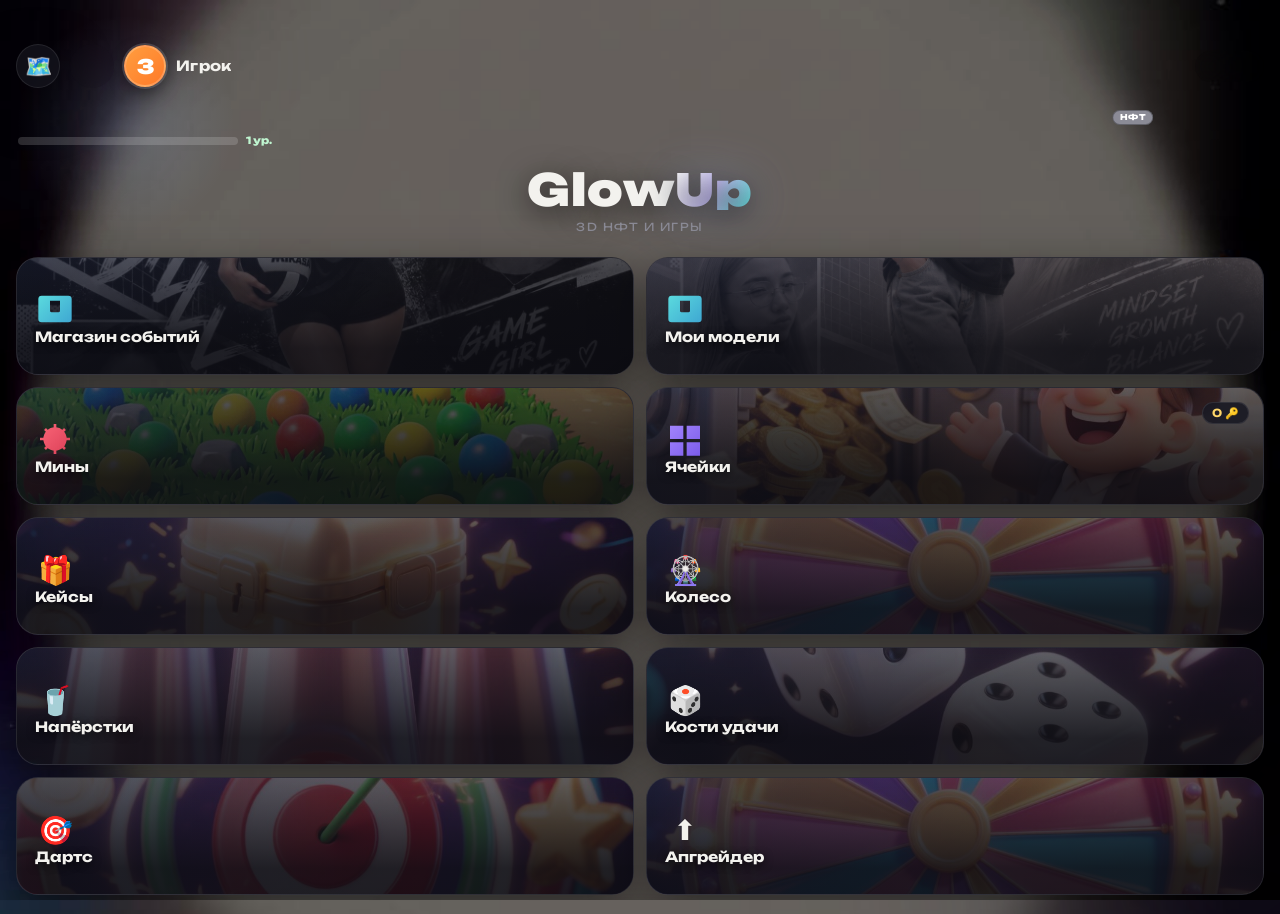
==== commit 23fad37f: "Модель 4 обновлена, Sweaty снова в продаже, шансы апгрейдера ниже, напёрстки: случайный шарик, закры" ====
--- a/game.html
+++ b/game.html
@@ -18,7 +18,7 @@
   }
 }
 </script>
-<link rel="stylesheet" href="style14.css?v=1" />
+<link rel="stylesheet" href="style15.css?v=1" />
 </head>
 <body>
 <div id="loadingScreen">
@@ -111,11 +111,10 @@
         <span class="card-ico card-emoji">🎡</span>
         <span class="card-title">Колесо</span>
       </button>
-      <button class="nav-card nav-cups" data-soon="1" style="--bg:url('assets/фон_игры_напёрстки.jpg')">
+      <button class="nav-card nav-cups" data-goto="cups" style="--bg:url('assets/фон_игры_напёрстки.jpg')">
         <span class="card-shade"></span>
         <span class="card-ico card-emoji">🥤</span>
         <span class="card-title">Напёрстки</span>
-        <span class="card-soon">Скоро</span>
       </button>
       <button class="nav-card nav-dice" data-goto="dice" style="--bg:url('assets/фон_игры_кости.jpg')">
         <span class="card-shade"></span>
@@ -668,6 +667,6 @@
 <div class="orb orb-1"></div>
 <div class="orb orb-2"></div>
 
-<script src="app20.js?v=1"></script>
+<script src="app21.js?v=1"></script>
 </body>
 </html>
--- a/style15.css
+++ b/style15.css
@@ -0,0 +1,1018 @@
+﻿:root{
+  --bg:#0a0a0f;
+  --panel:rgba(22,22,30,.72);
+  --panel-solid:#16161e;
+  --line:rgba(255,255,255,.09);
+  --txt:#f3f2ee;
+  --muted:#8b8b96;
+  --acc:#e9e4da;
+  --gold:#ffd76a;
+  --cyan:#5fe3e0;
+  --violet:#a98bff;
+  --red:#ff6b7d;
+  --green:#7ee0a3;
+  --radius:22px;
+  --shadow:0 18px 50px rgba(0,0,0,.55);
+}
+*{box-sizing:border-box;margin:0;padding:0;-webkit-tap-highlight-color:transparent}
+html,body{height:100%}
+body{
+  font-family:"Unbounded",system-ui,sans-serif;
+  background:#070a10 url('assets/фон_меню_тёмный.jpg') center/cover no-repeat fixed;
+  color:var(--txt);
+  overflow:hidden;
+  overscroll-behavior:none;
+  line-height:1.35;
+}
+#app{position:relative;height:100%;width:100%}
+button{font-family:inherit}
+img{display:block}
+canvas{display:block}
+
+/* фоновые орбы */
+.orb{position:fixed;border-radius:50%;filter:blur(90px);opacity:.5;pointer-events:none;z-index:0}
+.orb-1{width:50vmax;height:50vmax;left:-20vmax;top:-20vmax;background:radial-gradient(circle,#2b2b45,transparent 70%)}
+.orb-2{width:50vmax;height:50vmax;right:-22vmax;bottom:-22vmax;background:radial-gradient(circle,#2a1f3d,transparent 70%)}
+
+/* ---------- ЭКРАНЫ ---------- */
+.screen{
+  position:absolute;inset:0;
+  display:flex;flex-direction:column;
+  padding:max(14px,env(safe-area-inset-top)) 16px calc(14px + env(safe-area-inset-bottom));
+  opacity:0;pointer-events:none;transform:translateY(14px);
+  transition:opacity .45s ease,transform .45s cubic-bezier(.2,.8,.2,1);
+  overflow:hidden;z-index:1;
+}
+.screen.active{opacity:1;pointer-events:auto;transform:none}
+.screen-body{flex:1;overflow-y:auto;margin-top:18px;padding-bottom:40px;
+  scrollbar-width:thin;scrollbar-color:rgba(255,255,255,.15) transparent}
+.bg{position:absolute;inset:0;background-size:cover;background-position:center;
+  opacity:0;transition:opacity .8s ease;z-index:0;pointer-events:none}
+.bg.show{opacity:.28}
+.bg-0{background:radial-gradient(120% 90% at 70% 10%,#1a1a2e 0%,#0a0a0f 55%)}
+
+/* ---------- ТОПБАР ---------- */
+.topbar{
+  display:flex;align-items:center;gap:10px;margin-bottom:8px;z-index:3;
+  animation:popIn .7s var(--d0) both;
+}
+.userchip{display:flex;align-items:center;gap:10px;flex:1;min-width:0}
+.user-avatar{
+  width:42px;height:42px;border-radius:50%;flex:none;
+  background:linear-gradient(135deg,#ff9d3f,#ff7a29);
+  display:flex;align-items:center;justify-content:center;
+  box-shadow:0 0 0 2px rgba(255,255,255,.15),0 6px 16px rgba(0,0,0,.4);
+  overflow:hidden;border:2px solid #fff3;
+}
+.user-avatar img{width:100%;height:100%;object-fit:cover;border-radius:50%}
+.user-avatar .ph{font-weight:900;color:#fff;font-size:20px}
+.user-meta{display:flex;flex-direction:column;line-height:1.1;min-width:0}
+.user-name{font-weight:700;font-size:14px;letter-spacing:.02em;white-space:nowrap;overflow:hidden;text-overflow:ellipsis}
+.user-handle{display:none}
+
+/* полоса уровня под иконками */
+.level-strip{display:flex;align-items:center;gap:8px;margin:8px 0 0;padding:0 2px;z-index:3;animation:riseIn .6s both}
+.level-bar{flex:1;max-width:220px;height:8px;border-radius:8px;background:rgba(255,255,255,.16);overflow:hidden}
+.level-fill{height:100%;width:0%;background:linear-gradient(90deg,#2fa85f,#5fe08a);border-radius:8px;transition:width .6s cubic-bezier(.2,.8,.2,1);box-shadow:0 0 10px rgba(95,224,138,.7)}
+.level-num{font-size:10px;font-weight:800;color:#bff5d0;white-space:nowrap}
+
+/* НФТ рядом с ником — полноценная 3D модель, круглая, без фона */
+.nft-chip{
+  position:relative;width:104px;height:104px;flex:none;cursor:pointer;
+  border-radius:0;overflow:visible;
+  background:transparent;border:none;
+  transition:transform .18s;
+}
+@keyframes nftFloat{0%,100%{transform:translateY(0)}50%{transform:translateY(-6px)}}
+.nft-chip:active{transform:scale(.93)}
+.nft-chip canvas{width:100%;height:100%}
+.nft-chip #nftCanvas{position:absolute;inset:0;width:100%;height:100%;background:transparent!important;animation:nftFloat 3.4s ease-in-out infinite}
+.nft-chip #nftCanvas>.view3d,.nft-chip #nftCanvas>div{width:100%;height:100%}
+.nft-chip-badge{
+  position:absolute;left:50%;transform:translateX(-50%);bottom:-7px;
+  font-size:8px;font-weight:800;color:#1a1000;
+  background:var(--gold);padding:1px 7px;border-radius:20px;letter-spacing:.02em;white-space:nowrap;
+  border:1px solid rgba(0,0,0,.3);
+}
+.nft-chip.empty::before{box-shadow:0 0 0 2px rgba(255,255,255,.12)}
+.nft-chip.empty .nft-chip-badge{background:var(--muted);color:#fff}
+
+.bal-btn{
+  display:flex;align-items:center;gap:6px;
+  background:var(--panel);border:1px solid var(--line);
+  color:var(--txt);padding:7px 11px;border-radius:18px;
+  font-family:inherit;font-weight:700;font-size:12px;cursor:pointer;
+  backdrop-filter:blur(12px);transition:transform .15s,box-shadow .3s;
+  box-shadow:var(--shadow);z-index:3;
+}
+.bal-btn:active{transform:scale(.95)}
+.bal-btn.small{padding:6px 9px;font-size:11px}
+.bal-btn.ghost{pointer-events:none}
+.bal-icon{width:13px;height:13px;background:var(--gold);border-radius:50%;
+  box-shadow:0 0 10px rgba(255,215,106,.7)}
+.bal-val{min-width:26px;text-align:center}
+
+/* ---------- HERO ---------- */
+.hero{position:relative;text-align:center;padding:22px 0 6px;z-index:2;animation:riseIn .8s .05s both}
+.hero-art{position:absolute;inset:-40px auto auto 50%;transform:translateX(-50%);width:320px;height:320px;pointer-events:none;
+  background-size:contain;background-position:center;background-repeat:no-repeat;opacity:.18;filter:blur(2px);z-index:0}
+.logo{position:relative;font-weight:900;font-size:44px;line-height:.92;letter-spacing:.02em;z-index:1;text-shadow:0 6px 30px rgba(0,0,0,.6)}
+.logo span{
+  display:inline-block;background:linear-gradient(120deg,#fff,#cfc8ff,#5fe3e0);
+  -webkit-background-clip:text;background-clip:text;color:transparent;
+  filter:drop-shadow(0 0 22px rgba(165,190,255,.35));
+}
+.tagline{position:relative;margin-top:10px;color:var(--muted);font-size:11px;letter-spacing:.14em;text-transform:uppercase;z-index:1}
+
+/* ---------- МЕНЮ ---------- */
+.menu-grid{
+  display:grid;grid-template-columns:1fr 1fr;gap:14px;
+  margin:22px 0;z-index:2;
+}
+.nav-card{
+  position:relative;border:none;cursor:pointer;text-align:left;overflow:hidden;
+  background:linear-gradient(160deg,rgba(30,30,42,.9),rgba(16,16,24,.92));
+  border:1px solid var(--line);border-radius:var(--radius);
+  padding:20px 18px 16px;color:var(--txt);
+  min-height:140px;transition:transform .18s ease,border-color .3s,box-shadow .3s;
+  box-shadow:var(--shadow);animation:cardIn .6s var(--d1) both;
+}
+/* картинка на втором плане */
+.nav-card::before{
+  content:"";position:absolute;inset:0;z-index:0;
+  background-image:var(--bg);
+  background-size:cover;background-position:center;
+  opacity:.38;transition:opacity .3s,transform .4s;
+}
+.nav-card:hover::before{opacity:.55;transform:scale(1.05)}
+.card-shade{position:absolute;inset:0;z-index:1;
+  background:linear-gradient(180deg,rgba(12,12,18,.15) 0%,rgba(12,12,18,.78) 78%),linear-gradient(120deg,rgba(30,40,70,.35),transparent 60%)}
+.nav-card:nth-child(2){animation-delay:calc(var(--d1) + .05s)}
+.nav-card:nth-child(3){animation-delay:calc(var(--d1) + .1s)}
+.nav-card:nth-child(4){animation-delay:calc(var(--d1) + .15s)}
+.nav-card:active{transform:translateY(-3px) scale(.98)}
+.nav-card:hover{border-color:rgba(255,255,255,.25);box-shadow:0 0 0 1px rgba(255,255,255,.1),var(--shadow)}
+.card-ico{position:relative;z-index:2;width:40px;height:40px;display:block;margin-bottom:auto;margin-top:auto}
+.card-title{position:relative;z-index:2;font-weight:700;font-size:14px;line-height:1.2;text-shadow:0 2px 8px rgba(0,0,0,.8)}
+.card-badge{
+  position:absolute;top:14px;right:14px;z-index:3;font-size:11px;font-weight:700;color:var(--gold);
+  background:rgba(25,25,35,.9);border:1px solid var(--line);padding:3px 9px;border-radius:20px;backdrop-filter:blur(6px);
+}
+.ico-shop{background:linear-gradient(135deg,#5fe3e0,#3a9fd0);mask:var(--shop);-webkit-mask:var(--shop)}
+.ico-cells{background:linear-gradient(135deg,#a98bff,#7657e8);mask:var(--cells);-webkit-mask:var(--cells)}
+.ico-market{background:linear-gradient(135deg,#ffd76a,#ff9d3f);mask:var(--market);-webkit-mask:var(--market)}
+.ico-coll{background:linear-gradient(135deg,#ff8fb1,#e8557d);mask:var(--coll);-webkit-mask:var(--coll)}
+
+.menu-foot{display:flex;gap:10px;justify-content:center;z-index:2;animation:riseIn .7s .25s both}
+.ghost-btn{
+  background:transparent;border:1px solid var(--line);color:var(--muted);
+  font-family:inherit;font-size:12px;font-weight:600;padding:11px 18px;border-radius:18px;cursor:pointer;
+  transition:all .2s;backdrop-filter:blur(8px);
+}
+.ghost-btn:active{transform:scale(.96)}
+.ghost-btn.wide{width:100%;margin-top:12px;color:var(--txt);border-color:rgba(255,255,255,.2)}
+.ghost-btn:hover{border-color:rgba(255,255,255,.3);color:var(--txt)}
+
+/* ---------- САББАР ---------- */
+.subbar{
+  display:flex;align-items:center;gap:12px;z-index:3;margin-bottom:6px;animation:popIn .5s both;
+}
+.subbar h2{font-size:16px;font-weight:700;flex:1;letter-spacing:.02em}
+.back-btn{
+  width:40px;height:40px;border-radius:14px;flex:none;border:1px solid var(--line);
+  background:var(--panel);color:var(--txt);font-size:20px;cursor:pointer;backdrop-filter:blur(10px);
+  transition:transform .15s;box-shadow:var(--shadow);
+}
+.back-btn:active{transform:scale(.9)}
+.keys-pill{
+  display:flex;align-items:center;gap:8px;font-weight:700;font-size:13px;color:var(--gold);
+  background:var(--panel);border:1px solid var(--line);padding:9px 12px;border-radius:20px;cursor:pointer;
+  transition:transform .15s;
+}
+.keys-pill:active{transform:scale(.94)}
+.keys-plus{color:var(--green);font-weight:900;font-size:16px}
+
+/* ---------- КАРТОЧКИ МАГАЗИНА ---------- */
+.card-grid{display:grid;grid-template-columns:1fr 1fr;gap:14px;animation:riseIn .5s both}
+.item-card{
+  position:relative;border-radius:var(--radius);overflow:hidden;
+  background:var(--panel-solid);border:1px solid var(--line);
+  box-shadow:var(--shadow);cursor:pointer;transition:transform .18s,border-color .3s;
+  animation:cardIn .5s both;
+}
+.item-card:active{transform:scale(.97)}
+.item-card:hover{border-color:rgba(255,255,255,.25)}
+.item-media{position:relative;aspect-ratio:1;background:#12121a;overflow:hidden}
+.item-media .poster{position:absolute;inset:0;width:100%;height:100%;object-fit:cover;transition:transform .5s ease;z-index:1}
+.item-card:hover .item-media .poster{transform:scale(1.06)}
+.item-media::after{content:"";position:absolute;inset:0;background:linear-gradient(180deg,transparent 40%,rgba(10,10,15,.9));z-index:2}
+.item-view3d{position:absolute;inset:0;display:flex;align-items:center;justify-content:center;z-index:1;opacity:0;transition:opacity .3s}
+.item-card.viewing .item-media .poster{opacity:0}
+.item-card.viewing .item-view3d{opacity:1}
+.item-view3d canvas,.item-view3d .view3d{width:100%;height:100%}
+.item-badge{position:absolute;top:10px;left:10px;z-index:3;font-size:10px;font-weight:700;
+  padding:4px 9px;border-radius:20px;backdrop-filter:blur(6px)}
+.item-badge.rarity-common{background:rgba(94,227,224,.9);color:#042}
+.item-badge.rarity-epic{background:rgba(169,139,255,.9);color:#201}
+.item-body{padding:12px;position:relative;z-index:3}
+.item-name{font-weight:700;font-size:13px}
+.item-price{display:flex;align-items:center;gap:6px;margin-top:8px;color:var(--gold);font-size:12px;font-weight:700}
+.item-price .ic{width:12px;height:12px;background:var(--gold);border-radius:50%}
+.item-actions{display:flex;gap:8px;margin-top:10px}
+.mini-buy{
+  flex:1;border:none;background:linear-gradient(120deg,#ffd76a,#ff9d3f);color:#201;
+  font-weight:700;font-size:11px;padding:9px;border-radius:12px;cursor:pointer;
+}
+.mini-3d{
+  border:1px solid var(--line);background:rgba(255,255,255,.08);color:var(--txt);
+  font-weight:700;font-size:11px;padding:9px 10px;border-radius:12px;cursor:pointer;
+}
+.mini-buy:active,.mini-3d:active{transform:scale(.95)}
+.item-status{position:absolute;bottom:10px;right:10px;z-index:3;font-size:10px;font-weight:700;
+  padding:4px 10px;border-radius:20px;color:#fff}
+.item-status.owned{background:linear-gradient(135deg,#7ee0a3,#3bbf78)}
+.item-status.sold{background:linear-gradient(135deg,#ff6b7d,#d63a52)}
+.item-status.for-sale{background:linear-gradient(135deg,#ffd76a,#ff9d3f)}
+
+/* ---------- ЯЧЕЙКИ ---------- */
+.cells-note{color:var(--muted);font-size:11px;margin:4px 2px 10px;line-height:1.5}
+.cells-rack{
+  display:grid;grid-template-columns:repeat(10,1fr);gap:6px;perspective:900px;
+  background:linear-gradient(180deg,rgba(28,28,40,.6),rgba(14,14,20,.6));
+  border:1px solid var(--line);border-radius:var(--radius);padding:9px;
+  box-shadow:inset 0 2px 30px rgba(0,0,0,.6),var(--shadow);
+}
+/* Банковские ячейки-сейфы */
+.cells-rack{
+  display:grid;grid-template-columns:repeat(10,1fr);gap:6px;perspective:1200px;
+  background:
+    radial-gradient(120% 100% at 50% 0%, rgba(70,80,110,.35), rgba(14,14,20,.7)),
+    linear-gradient(180deg,#23263a,#10101a);
+  border:1px solid rgba(160,180,220,.18);border-radius:var(--radius);padding:10px;
+  box-shadow:inset 0 4px 40px rgba(0,0,0,.7),0 18px 50px rgba(0,0,0,.55);
+}
+.cell{
+  aspect-ratio:1;display:flex;flex-direction:column;align-items:center;justify-content:center;
+  background:linear-gradient(160deg,#4a4f5e,#2b2e3a 55%,#20232e);
+  border:1px solid rgba(200,210,235,.22);border-radius:8px;cursor:pointer;
+  font-weight:900;font-size:11px;color:#e8e6f0;
+  position:relative;transition:transform .18s,box-shadow .35s,border-color .3s;
+  box-shadow:inset 0 2px 3px rgba(255,255,255,.15),inset 0 -5px 12px rgba(0,0,0,.5),0 4px 10px rgba(0,0,0,.45);
+  transform:rotateX(0deg);
+}
+.cell:hover:not(.opened){transform:translateY(-2px);border-color:rgba(255,220,120,.6);
+  box-shadow:inset 0 2px 3px rgba(255,255,255,.2),inset 0 -5px 12px rgba(0,0,0,.5),0 6px 16px rgba(0,0,0,.6),0 0 16px rgba(255,200,90,.35)}
+.cell:active:not(.opened){transform:scale(.95)}
+.cell .cell-inner{position:relative;z-index:2;display:flex;flex-direction:column;align-items:center;width:100%}
+.cell.pulse{animation:cellPulse 1s ease}
+.cell.opened{
+  background:linear-gradient(165deg,#2c333f,#191d26);
+  border-color:rgba(255,255,255,.12);cursor:default;
+  box-shadow:inset 0 0 0 1px rgba(255,255,255,.06),0 4px 10px rgba(0,0,0,.4);
+}
+.cell.opened .cell-num{opacity:.35}
+/* ручка-диск банковской дверцы */
+.safe-handle{
+  width:13px;height:13px;border-radius:50%;margin-bottom:5px;position:relative;
+  background:radial-gradient(circle at 35% 35%, #f0e7c8, #c9b57a 60%, #8a743a);
+  border:2px solid #b9a05f;box-shadow:inset 0 1px 2px rgba(255,255,255,.6),0 1px 3px rgba(0,0,0,.6);
+}
+.safe-handle::after{content:"";position:absolute;left:50%;top:50%;width:3px;height:3px;background:#5a4a22;border-radius:50%;transform:translate(-50%,-50%)}
+/* замок-ключевина */
+.safe-lock{
+  width:8px;height:8px;border-radius:1px;margin-bottom:3px;
+  background:linear-gradient(160deg,#fff6d8,#cbbb7e);box-shadow:inset 0 1px 2px rgba(255,255,255,.5),0 1px 2px rgba(0,0,0,.5);
+}
+.cell .lock{width:11px;height:11px;border:2px solid #d8cfae;border-radius:3px;position:relative;margin-bottom:3px;opacity:.75;
+  background:rgba(255,255,255,.05)}
+.cell .lock::before{content:"";position:absolute;top:-6px;left:2px;width:5px;height:6px;border:2px solid #d8cfae;border-bottom:none;border-radius:4px 4px 0 0}
+.cell .res{font-size:16px;line-height:1;margin-bottom:2px}
+.cell.reveal-glow{animation:cellGlow .9s ease}
+.cells-actions{margin-top:10px;display:grid;grid-template-columns:1fr 1fr;gap:8px}
+.cells-actions .solid-btn{padding:11px;font-size:13px;grid-column:1/-1}
+.cells-actions .ghost-btn{padding:10px;font-size:12px;grid-column:1/-1}
+.cell-timer-row{text-align:center;margin-bottom:8px}
+.solid-btn{
+  width:100%;border:none;cursor:pointer;font-family:inherit;font-weight:700;font-size:15px;
+  color:#101018;background:linear-gradient(120deg,#fff,#d8e6ff,#9fd0ff);
+  padding:16px;border-radius:20px;transition:transform .15s,box-shadow .2s;
+  box-shadow:0 10px 30px rgba(150,190,255,.25);
+}
+.solid-btn:active{transform:scale(.97)}
+.solid-btn:disabled{opacity:.4;box-shadow:none}
+.solid-btn.purple{color:#fff;background:linear-gradient(120deg,#a98bff,#7657e8);box-shadow:0 10px 30px rgba(120,90,255,.3)}
+
+/* ---------- РЫНОК / СПИСОК ---------- */
+.list{display:flex;flex-direction:column;gap:12px;animation:riseIn .5s both}
+.market-row{
+  display:flex;align-items:center;gap:14px;
+  background:var(--panel);border:1px solid var(--line);border-radius:18px;padding:10px;
+  box-shadow:var(--shadow);animation:cardIn .45s both;
+}
+.market-row .thumb{width:56px;height:56px;border-radius:14px;overflow:hidden;background:#15151d;flex:none}
+.market-row .thumb img{width:100%;height:100%;object-fit:cover}
+.market-row .mrow-meta{flex:1;min-width:0}
+.market-row .mrow-name{font-weight:700;font-size:13px}
+.market-row .mrow-seller{font-size:10px;color:var(--muted)}
+.market-row .mrow-price{display:flex;align-items:center;gap:5px;color:var(--gold);font-weight:700;font-size:14px;margin-top:4px}
+.market-row .mrow-price .ic{width:11px;height:11px;background:var(--gold);border-radius:50%}
+.mini-btn{
+  border:none;background:linear-gradient(120deg,#ffd76a,#ff9d3f);color:#201;
+  font-family:inherit;font-weight:700;font-size:12px;padding:10px 14px;border-radius:14px;cursor:pointer;flex:none;
+  transition:transform .15s;
+}
+.mini-btn:active{transform:scale(.94)}
+
+/* ---------- КОД / НАГРАДЫ ---------- */
+.reward-card{
+  background:var(--panel);border:1px solid var(--line);border-radius:var(--radius);
+  padding:20px;box-shadow:var(--shadow);animation:riseIn .5s both;
+}
+.reward-desc{font-size:13px;margin-bottom:8px}
+.reward-hint{font-size:12px;color:var(--muted);margin-bottom:16px}
+.reward-hint b{color:var(--gold)}
+.code-input{
+  width:100%;border:1px solid var(--line);background:rgba(0,0,0,.4);color:var(--txt);
+  font-family:inherit;font-size:20px;font-weight:700;letter-spacing:.4em;text-align:center;
+  padding:16px;border-radius:16px;margin-bottom:14px;outline:none;transition:border-color .3s;
+}
+.code-input:focus{border-color:rgba(255,215,106,.6)}
+
+/* ---------- КАК ИГРАТЬ ---------- */
+.howto-card{background:var(--panel);border:1px solid var(--line);border-radius:var(--radius);padding:20px;box-shadow:var(--shadow)}
+.howto-card h3{font-size:14px;margin:14px 0 6px;color:#cfc9ff}
+.howto-card h3:first-child{margin-top:0}
+.howto-card p{font-size:12px;color:var(--muted);line-height:1.6}
+
+/* ---------- МОДАЛКА НФТ ---------- */
+.modal{
+  position:fixed;inset:0;background:rgba(5,5,10,.75);backdrop-filter:blur(8px);
+  display:flex;align-items:flex-end;justify-content:center;z-index:50;
+  opacity:0;pointer-events:none;transition:opacity .35s;
+}
+.modal.open{opacity:1;pointer-events:auto}
+.modal-sheet{
+  width:100%;max-width:520px;background:linear-gradient(180deg,#1a1a26,#101018);
+  border:1px solid var(--line);border-top-left-radius:26px;border-top-right-radius:26px;
+  padding:18px 18px calc(24px + env(safe-area-inset-bottom));position:relative;
+  transform:translateY(40px);transition:transform .4s cubic-bezier(.2,.8,.2,1);
+  box-shadow:0 -20px 60px rgba(0,0,0,.6);max-height:92vh;overflow-y:auto;
+}
+.modal.open .modal-sheet{transform:none}
+.modal-close{
+  position:absolute;top:12px;right:12px;width:36px;height:36px;border-radius:12px;
+  border:1px solid var(--line);background:rgba(0,0,0,.5);color:var(--txt);font-size:20px;cursor:pointer;z-index:5;
+}
+.modal-media{aspect-ratio:1;border-radius:20px;overflow:hidden;background:#0c0c13;position:relative;margin-bottom:16px}
+.modal-media .poster{position:absolute;inset:0;width:100%;height:100%;object-fit:cover}
+.modal-info h3{font-size:20px;font-weight:900;margin-bottom:6px}
+.modal-info.center{text-align:center}
+.modal-price{color:var(--gold);font-weight:700;font-size:15px;margin-bottom:16px}
+.modal-actions{display:flex;flex-direction:column;gap:10px}
+
+/* кнопки в модалке */
+.action-btn{
+  width:100%;border:none;font-family:inherit;font-weight:700;font-size:15px;padding:15px;
+  border-radius:18px;cursor:pointer;transition:transform .15s;
+}
+.action-btn:active{transform:scale(.97)}
+.action-btn.buy{color:#101018;background:linear-gradient(120deg,#ffd76a,#ff9d3f);box-shadow:0 10px 28px rgba(255,180,80,.25)}
+.action-btn.green{color:#042;background:linear-gradient(120deg,#7ee0a3,#3bbf78)}
+.action-btn.purple{color:#fff;background:linear-gradient(120deg,#a98bff,#7657e8)}
+.action-btn.dark{background:rgba(255,255,255,.08);color:var(--txt);border:1px solid var(--line)}
+.action-btn:disabled{opacity:.4;cursor:not-allowed;box-shadow:none}
+
+/* ---------- ПРОСМОТР 3D (стенд) ---------- */
+.viewer-sheet{
+  width:100%;max-width:520px;height:100%;max-height:600px;
+  background:linear-gradient(180deg,#14141f,#0b0b12);position:relative;
+  display:flex;flex-direction:column;
+  border-left:1px solid var(--line);border-right:1px solid var(--line);
+}
+.viewer-stage{
+  flex:1;position:relative;overflow:hidden;min-height:0;
+  background:radial-gradient(120% 80% at 50% 0%,#23233a 0%,#0b0b12 70%);
+}
+/* подиум */
+.viewer-stage .podium{
+  position:absolute;left:50%;bottom:6%;transform:translateX(-50%);
+  width:70%;height:14%;border-radius:50%;
+  background:transparent;
+  box-shadow:0 -4px 30px rgba(165,190,255,.35),inset 0 2px 18px rgba(255,255,255,.12);
+  pointer-events:none;
+}
+.viewer-stage canvas{position:absolute;inset:0;width:100%;height:100%}
+.viewer-loading{
+  position:absolute;inset:0;display:flex;align-items:center;justify-content:center;
+  color:var(--muted);font-size:13px;text-align:center;padding:20px;z-index:2;
+}
+.viewer-loading .spin{width:36px;height:36px;border:3px solid rgba(255,255,255,.15);border-top-color:var(--cyan);border-radius:50%;animation:spin 1s linear infinite;margin-bottom:12px}
+.viewer-info{padding:14px 18px 20px;text-align:center;background:#0d0d15;border-top:1px solid var(--line)}
+.viewer-info h3{font-size:16px;font-weight:800;margin-bottom:4px}
+.viewer-tip{font-size:11px;color:var(--muted)}
+#viewerModal .modal-close{background:rgba(0,0,0,.5)}
+
+/* ---------- МАГАЗИН КЛЮЧЕЙ ---------- */
+.key-hero{font-size:44px;margin:8px 0 4px}
+.key-pack-row{display:grid;grid-template-columns:1fr 1fr 1fr;gap:10px;margin-top:16px}
+.key-pack{
+  border:1px solid var(--line);background:linear-gradient(165deg,#26263a,#171720);
+  border-radius:16px;padding:14px 6px;cursor:pointer;color:var(--txt);
+  display:flex;flex-direction:column;align-items:center;gap:4px;transition:transform .15s,border-color .3s;
+}
+.key-pack:hover{border-color:rgba(255,215,106,.5)}
+.key-pack:active{transform:scale(.94)}
+.key-pack b{font-size:20px;font-weight:900}
+.key-pack span{font-size:11px;color:var(--gold);font-weight:700}
+
+/* ---------- АНИМАЦИЯ ПРИЗА ---------- */
+#prizeModal{background:rgba(5,5,12,.85);backdrop-filter:blur(6px);z-index:60}
+.prize-stage{
+  position:absolute;inset:0;display:flex;flex-direction:column;align-items:center;justify-content:center;
+}
+.prize-burst{
+  position:absolute;width:130px;height:130px;border-radius:50%;
+  background:radial-gradient(circle,rgba(165,190,255,.4),transparent 70%);
+  animation:burstPulse 1.2s ease-out infinite;pointer-events:none;
+}
+.prize-item{
+  position:relative;background:rgba(0,0,0,.4);border:1px solid var(--line);
+  width:110px;height:110px;border-radius:26px;display:flex;align-items:center;justify-content:center;
+  font-size:56px;animation:prizeIn .5s cubic-bezier(.2,.8,.2,1) both;
+  box-shadow:0 0 60px rgba(165,190,255,.35);
+}
+.prize-text{
+  position:relative;margin-top:22px;font-weight:900;font-size:26px;letter-spacing:.02em;
+  color:#fff;text-shadow:0 4px 30px rgba(165,190,255,.6);
+  animation:prizeIn .5s .12s both;
+}
+.prize-continue{
+  position:absolute;bottom:calc(30px + env(safe-area-inset-bottom));left:50%;transform:translateX(-50%);
+  border:none;cursor:pointer;font-family:inherit;font-weight:800;font-size:16px;
+  color:#101018;background:linear-gradient(120deg,#fff,#ffd76a,#ff9d3f);
+  padding:16px 54px;border-radius:20px;box-shadow:0 14px 40px rgba(255,180,80,.35);
+  animation:prizeIn .5s .25s both;
+}
+.prize-continue:active{transform:translateX(-50%) scale(.96)}
+
+/* ---------- ТОСТЫ ---------- */
+#toasts{position:fixed;top:calc(20px + env(safe-area-inset-top));left:50%;transform:translateX(-50%);
+  display:flex;flex-direction:column;gap:8px;z-index:100;align-items:center;pointer-events:none}
+.toast{
+  background:rgba(20,20,30,.92);border:1px solid var(--line);color:var(--txt);
+  padding:11px 18px;border-radius:16px;font-size:13px;font-weight:600;max-width:90vw;text-align:center;
+  box-shadow:var(--shadow);animation:toastIn .35s cubic-bezier(.2,.8,.2,1) both;
+}
+.toast.out{animation:toastOut .3s forwards}
+.toast.gold{border-color:rgba(255,215,106,.5);box-shadow:0 0 24px rgba(255,215,106,.25)}
+
+/* ---------- АНИМАЦИИ ---------- */
+@keyframes popIn{from{opacity:0;transform:translateY(-8px) scale(.98)}to{opacity:1;transform:none}}
+@keyframes riseIn{from{opacity:0;transform:translateY(18px)}to{opacity:1;transform:none}}
+@keyframes cardIn{from{opacity:0;transform:translateY(22px) scale(.96)}to{opacity:1;transform:none}}
+@keyframes toastIn{from{opacity:0;transform:translateY(-14px)}to{opacity:1;transform:none}}
+@keyframes toastOut{to{opacity:0;transform:translateY(-14px)}}
+@keyframes cellGlow{0%{box-shadow:0 0 0 0 rgba(160,190,255,.7)}50%{box-shadow:0 0 40px 12px rgba(160,190,255,.5)}100%{box-shadow:none}}
+@keyframes cellPulse{0%{transform:scale(1)}50%{transform:scale(1.06)}100%{transform:scale(1)}}
+@keyframes spin{to{transform:rotate(360deg)}}
+@keyframes burstPulse{0%{transform:scale(.6);opacity:.9}100%{transform:scale(1.4);opacity:0}}
+@keyframes prizeIn{from{opacity:0;transform:translateY(26px) scale(.7)}to{opacity:1;transform:none}}
+
+.ambient-orb{
+  position:absolute;width:220px;height:220px;border-radius:50%;pointer-events:none;z-index:0;
+  background:radial-gradient(circle,rgba(160,190,255,.16),transparent 70%);
+  transition:transform .6s ease,opacity .6s ease;
+}
+
+/* ---------- ЭКРАННЫЙ ФОН ---------- */
+.screen-bg{position:absolute;inset:0;background-size:cover;background-position:center;opacity:.9;z-index:0;pointer-events:none}
+.screen-bg.dim{opacity:.14}
+#screen-mines .screen-bg{opacity:.22}
+
+/* ---------- ИКОНКИ: МИНЫ, СКОРО ---------- */
+.ico-mines{background:linear-gradient(135deg,#ff6b7d,#d63a52);mask:var(--mines);-webkit-mask:var(--mines)}
+.ico-soon{background:linear-gradient(135deg,#8b8b96,#5a5a66);mask:var(--soon);-webkit-mask:var(--soon)}
+.nav-placeholder{opacity:.7;cursor:default}
+.card-soon{
+  position:absolute;top:12px;right:12px;z-index:3;
+  font-size:9px;font-weight:800;color:#1a1000;
+  background:linear-gradient(120deg,#ffd76a,#ff9d3f);
+  padding:3px 10px;border-radius:20px;text-transform:uppercase;letter-spacing:.03em;
+  box-shadow:0 4px 14px rgba(255,180,80,.4);
+}
+
+/* ---------- МИНЫ ---------- */
+.mines-controls{display:flex;flex-direction:column;gap:10px;margin-bottom:12px;animation:riseIn .5s both}
+.mines-row{display:flex;align-items:center;gap:12px}
+.mines-row label{font-size:13px;font-weight:700;color:var(--muted);flex:none;width:70px}
+.mines-row .code-input{font-size:16px;letter-spacing:.05em;margin-bottom:0;flex:1;padding:12px}
+.mine-count{display:flex;gap:8px;flex:1}
+.mine-count-btn{
+  flex:1;border:1px solid var(--line);background:var(--panel);color:var(--muted);
+  font-family:inherit;font-weight:800;font-size:16px;padding:10px;border-radius:16px;cursor:pointer;transition:all .2s;
+}
+.mine-count-btn.active{color:#101018;background:linear-gradient(120deg,#ffd76a,#ff9d3f);border-color:transparent;box-shadow:0 8px 24px rgba(255,180,80,.3)}
+.mine-count-btn:active{transform:scale(.95)}
+.mines-board{animation:riseIn .6s both}
+.mines-grid{display:grid;grid-template-columns:repeat(5,1fr);gap:7px;perspective:800px;margin-bottom:12px}
+.mine-cell{
+  aspect-ratio:1;border-radius:13px;cursor:pointer;border:1px solid var(--line);
+  background:linear-gradient(165deg,#26263a,#171720);color:var(--txt);
+  font-size:20px;display:flex;align-items:center;justify-content:center;
+  transition:transform .15s,border-color .3s;box-shadow:inset 0 -5px 12px rgba(0,0,0,.4);
+}
+.mine-cell:hover{border-color:rgba(255,255,255,.3)}
+.mine-cell:active{transform:scale(.94)}
+.mine-cell.revealed{cursor:default}
+.mine-cell.mine{background:linear-gradient(165deg,#3a1a20,#271014);border-color:rgba(255,107,125,.4)}
+.mine-cell.safe{background:linear-gradient(165deg,#143a28,#0e241a);border-color:rgba(126,224,163,.4)}
+.mines-footer{display:flex;flex-direction:column;gap:8px}
+.mines-mult{text-align:center;font-size:13px;color:var(--muted)}
+.mines-mult b{color:var(--gold);font-size:17px}
+.mines-footer .solid-btn{padding:12px;font-size:14px}
+.mines-row + .solid-btn{padding:12px;font-size:14px}
+
+/* ---------- ТАЙМЕР ЯЧЕЕК ---------- */
+.cell-timer-row{text-align:center;margin-bottom:12px}
+.cell-timer{
+  display:inline-block;font-size:13px;font-weight:700;color:var(--cyan);
+  background:rgba(10,10,18,.6);border:1px solid var(--line);
+  padding:8px 16px;border-radius:20px;backdrop-filter:blur(6px);
+}
+
+/* карточка: режим просмотра 3D и кнопка обратно */
+.item-card.viewing .poster-holder{display:none}
+.item-view3d{position:absolute;inset:0;display:flex;align-items:center;justify-content:center;z-index:2;opacity:0;transition:opacity .3s}
+.item-card.viewing .item-view3d{opacity:1}
+.item-view3d canvas,.item-view3d .view3d{width:100%;height:100%}
+.card-3d-back{
+  position:absolute;bottom:10px;left:50%;transform:translateX(-50%);z-index:5;
+  border:none;background:rgba(10,10,18,.85);color:var(--txt);
+  font-family:inherit;font-weight:700;font-size:11px;padding:8px 18px;border-radius:14px;cursor:pointer;
+  border:1px solid var(--line);backdrop-filter:blur(6px);
+}
+.card-3d-back:active{transform:translateX(-50%) scale(.95)}
+.viewer-stage{background:radial-gradient(120% 80% at 50% 0%,#eef3ff 0%,#cfddfc 55%,#8faeff 100%)}
+.viewer-loading{color:#334;}
+.podium{background:transparent;box-shadow:0 -4px 30px rgba(60,90,200,.35)}
+
+/* маски иконок */
+@supports ((-webkit-mask:radial-gradient(#000,#000)) or (mask:radial-gradient(#000,#000))){
+  :root{
+    --shop:url('data:image/svg+xml;utf8,<svg xmlns="http://www.w3.org/2000/svg" viewBox="0 0 24 24" fill="black"><path d="M4 4h16a2 2 0 0 1 2 2v12a2 2 0 0 1-2 2H4a2 2 0 0 1-2-2V6a2 2 0 0 1 2-2zm5 3v6a1 1 0 0 0 1 1h4a1 1 0 0 0 1-1V7h-6z"/></svg>');
+    --cells:url('data:image/svg+xml;utf8,<svg xmlns="http://www.w3.org/2000/svg" viewBox="0 0 24 24" fill="black"><path d="M3 4h8v8H3V4zm10 0h8v8h-8V4zM3 14h8v8H3v-8zm10 0h8v8h-8v-8z"/></svg>');
+    --market:url('data:image/svg+xml;utf8,<svg xmlns="http://www.w3.org/2000/svg" viewBox="0 0 24 24" fill="black"><path d="M7 7V6a5 5 0 0 1 10 0v1h2a2 2 0 0 1 2 2v10a2 2 0 0 1-2 2H5a2 2 0 0 1-2-2V9a2 2 0 0 1 2-2h2zm2 0h6V6a3 3 0 0 0-6 0v1z"/></svg>');
+    --coll:url('data:image/svg+xml;utf8,<svg xmlns="http://www.w3.org/2000/svg" viewBox="0 0 24 24" fill="black"><path d="M12 2l2.4 4.9 5.4.8-3.9 3.8.9 5.4L12 14.8 7.2 16.9l.9-5.4L4.2 7.7l5.4-.8L12 2z"/></svg>');
+    --mines:url('data:image/svg+xml;utf8,<svg xmlns="http://www.w3.org/2000/svg" viewBox="0 0 24 24" fill="black"><circle cx="12" cy="12" r="7" fill="black"/><path d="M12 3v3M12 18v3M3 12h3M18 12h3M6 6l2 2M16 16l2 2M18 6l-2 2M8 16l-2 2" stroke="black" stroke-width="1.6" fill="none"/></svg>');
+    --soon:url('data:image/svg+xml;utf8,<svg xmlns="http://www.w3.org/2000/svg" viewBox="0 0 24 24" fill="black"><circle cx="12" cy="12" r="10" fill="none" stroke="black" stroke-width="2"/><path d="M12 6v6l4 2"/></svg>');
+  }
+}
+
+/* ================= НОВЫЕ ИГРЫ И ПОДАРОК ================= */
+
+/* меню с 7 карточками — прокручиваемое, компактнее */
+#screen-menu{overflow-y:auto;scrollbar-width:none}
+#screen-menu::-webkit-scrollbar{display:none}
+.menu-grid{margin:16px 0;gap:12px}
+.nav-card{min-height:118px}
+
+/* Подарок: круглая кнопка в левом углу меню */
+.gift-fab{
+  position:relative;flex:none;z-index:6;
+  width:44px;height:44px;border-radius:50%;border:1px solid var(--line);
+  background:var(--panel);display:flex;align-items:center;justify-content:center;
+  font-size:22px;cursor:pointer;backdrop-filter:blur(10px);box-shadow:var(--shadow);
+  transition:transform .15s,box-shadow .3s,background .3s;
+}
+.gift-fab:active{transform:scale(.92)}
+.gift-fab-ico{line-height:1}
+.gift-fab-dot{display:none}
+.gift-fab.ready{
+  background:linear-gradient(135deg,#7ee0a3,#3bbf78);border-color:transparent;
+  box-shadow:0 0 22px rgba(126,224,163,.75);animation:giftPulse 1.6s ease-in-out infinite;
+}
+.gift-fab.ready .gift-fab-dot{
+  display:block;position:absolute;top:1px;right:1px;width:13px;height:13px;border-radius:50%;
+  background:#ff4757;border:2px solid #0a0a0f;
+}
+@keyframes giftPulse{0%,100%{transform:scale(1)}50%{transform:scale(1.08)}}
+
+/* emoji-иконки на карточках меню */
+.card-emoji{
+  display:flex;align-items:center;justify-content:center;font-size:28px;
+  background:none!important;-webkit-mask:none!important;mask:none!important;
+}
+/* градиентные фоны новых карточек */
+.nav-cases{--bg:linear-gradient(150deg,#ff9d3f,#ff5f6d)}
+.nav-wheel{--bg:linear-gradient(150deg,#5fe3e0,#7657e8)}
+.nav-cups{--bg:linear-gradient(150deg,#7ee0a3,#2b9fd0)}
+.nav-market{grid-column:1/-1;min-height:96px}
+
+/* ---------- ПОДАРОК (экран) ---------- */
+.gift-body{display:flex;flex-direction:column;align-items:center;text-align:center;padding-top:10px}
+.gift-hero{font-size:88px;filter:drop-shadow(0 8px 30px rgba(126,224,163,.45));animation:giftFloat 2.6s ease-in-out infinite}
+@keyframes giftFloat{0%,100%{transform:translateY(0)}50%{transform:translateY(-10px)}}
+.gift-title{font-size:19px;font-weight:900;margin:14px 0 8px}
+.gift-desc{font-size:12px;color:var(--muted);line-height:1.6;max-width:340px}
+.gift-keys{font-size:30px;letter-spacing:6px;margin:22px 0}
+.gift-timer{font-size:12px;color:var(--cyan);margin-top:14px;min-height:18px;font-weight:700}
+#giftClaimBtn{max-width:340px;margin-top:6px}
+#giftClaimBtn:disabled{opacity:.35}
+
+/* ---------- КЕЙСЫ ---------- */
+.case-grid{display:grid;grid-template-columns:1fr;gap:14px;animation:riseIn .5s both}
+.case-card{
+  position:relative;border-radius:var(--radius);overflow:hidden;cursor:pointer;
+  border:1px solid var(--line);box-shadow:var(--shadow);
+  display:flex;align-items:center;gap:14px;padding:16px;text-align:left;color:var(--txt);
+  background:linear-gradient(160deg,rgba(30,30,42,.95),rgba(16,16,24,.95));
+  transition:transform .16s,border-color .3s;
+}
+.case-card:active{transform:scale(.98)}
+.case-card::before{content:"";position:absolute;inset:0;opacity:.16;background:var(--accent);z-index:0;pointer-events:none}
+.case-card>*{position:relative;z-index:1}
+.case-thumb{
+  width:84px;height:84px;border-radius:18px;flex:none;display:flex;align-items:center;justify-content:center;
+  font-size:36px;background:rgba(0,0,0,.35);border:1px solid rgba(255,255,255,.15);overflow:hidden;
+}
+.case-thumb img{width:100%;height:100%;object-fit:cover;display:block}
+.case-meta{flex:1;min-width:0}
+.case-name{font-weight:800;font-size:16px}
+.case-sub{font-size:11px;color:var(--muted);margin-top:3px}
+.case-price{display:flex;align-items:center;gap:6px;color:var(--gold);font-weight:800;font-size:15px;margin-top:8px}
+.case-price .ic{width:12px;height:12px;background:var(--gold);border-radius:50%}
+.case-open{
+  flex:none;border:none;border-radius:14px;padding:12px 16px;font-family:inherit;
+  font-weight:800;font-size:13px;cursor:pointer;color:#101018;background:linear-gradient(120deg,#fff,#ffd76a,#ff9d3f);
+}
+.case-open:active{transform:scale(.95)}
+
+/* Оверлей прокрутки кейса */
+#caseModal{background:rgba(5,5,12,.9);backdrop-filter:blur(8px);z-index:65;align-items:center}
+.case-stage{position:absolute;inset:0;display:flex;flex-direction:column;align-items:center;justify-content:center;gap:22px}
+.case-reel-wrap{
+  position:relative;width:calc(100% - 32px);max-width:440px;height:110px;overflow:hidden;
+  border-radius:18px;border:1px solid var(--line);
+  background:linear-gradient(180deg,rgba(25,25,40,.9),rgba(10,10,18,.95));
+  box-shadow:inset 0 0 40px rgba(0,0,0,.7);
+}
+.case-reel{display:flex;gap:10px;padding:9px;will-change:transform;transition:transform 4.2s cubic-bezier(.12,.86,.16,1)}
+.case-tile{
+  flex:none;width:92px;height:92px;border-radius:14px;display:flex;flex-direction:column;
+  align-items:center;justify-content:center;gap:2px;
+  background:linear-gradient(160deg,#2a2a3d,#171722);border:1px solid rgba(255,255,255,.1);
+  font-size:14px;font-weight:800;color:var(--txt);
+}
+.case-tile .ct-ico{font-size:26px;line-height:1}
+.case-tile.key{border-color:rgba(255,215,106,.5)}
+.case-tile.win{background:linear-gradient(160deg,#3b4f36,#1f3a26);border-color:var(--green);box-shadow:0 0 24px rgba(126,224,163,.5)}
+.case-pointer{
+  position:absolute;top:0;bottom:0;left:50%;width:2px;transform:translateX(-50%);
+  background:linear-gradient(180deg,transparent,var(--gold),transparent);z-index:4;
+  box-shadow:0 0 14px rgba(255,215,106,.9);
+}
+.case-result{font-weight:900;font-size:24px;color:#fff;text-shadow:0 4px 24px rgba(0,0,0,.7);min-height:32px;text-align:center;padding:0 16px}
+
+/* ---------- КОЛЕСО ---------- */
+.wheel-stage{position:relative;width:min(78vw,300px);height:min(78vw,300px);margin:6px auto 0;display:flex;align-items:center;justify-content:center}
+.wheel{
+  width:100%;height:100%;border-radius:50%;position:relative;
+  border:6px solid rgba(255,255,255,.12);
+  box-shadow:0 0 40px rgba(0,0,0,.6),inset 0 0 30px rgba(0,0,0,.5);
+  transition:transform 4s cubic-bezier(.15,.9,.15,1);
+}
+.wheel-hub{
+  position:absolute;left:50%;top:50%;transform:translate(-50%,-50%);
+  width:26%;height:26%;border-radius:50%;display:flex;align-items:center;justify-content:center;
+  background:radial-gradient(circle at 35% 30%,#fff,#e9e4da);color:#101018;font-size:26px;
+  box-shadow:0 4px 16px rgba(0,0,0,.5);z-index:3;
+}
+.wheel-pointer{
+  position:absolute;top:-8px;left:50%;transform:translateX(-50%);z-index:5;
+  width:0;height:0;border-left:12px solid transparent;border-right:12px solid transparent;
+  border-top:22px solid var(--gold);filter:drop-shadow(0 2px 6px rgba(0,0,0,.6));
+}
+
+/* ---------- НАПЁРСТКИ ---------- */
+.cups-stage{display:flex;justify-content:center;padding:8px 0 18px}
+.cups-row{position:relative;width:100%;max-width:330px;height:132px}
+.cup{
+  position:absolute;top:0;width:31%;height:100%;left:0;border:none;background:transparent;
+  cursor:pointer;transition:left .16s cubic-bezier(.4,.1,.3,1);padding:0;
+}
+.cup .cup-ico{
+  position:relative;z-index:2;display:block;font-size:64px;line-height:1;
+  transition:transform .18s;filter:drop-shadow(0 6px 14px rgba(0,0,0,.5));
+}
+.cup .cup-ball{
+  position:absolute;left:50%;bottom:2px;transform:translateX(-50%) translateY(24px);
+  font-size:28px;opacity:0;transition:.18s;z-index:1;
+}
+.cup.peek .cup-ico,.cup.reveal .cup-ico{transform:translateY(-46px)}
+.cup.peek .cup-ball,.cup.reveal .cup-ball{opacity:1;transform:translateX(-50%) translateY(0)}
+.cup.hit .cup-ico{filter:drop-shadow(0 0 18px rgba(126,224,163,.95))}
+.cup:disabled{cursor:default}
+
+/* ---------- ФОНЫ ПРОСМОТРА 3D (свой у каждой модели) ---------- */
+.viewer-stage.bg1{background:#ffffff url("data:image/svg+xml;utf8,<svg xmlns='http://www.w3.org/2000/svg' width='44' height='44'><path d='M22 8l3.2 7.3 8 .7-6.1 5.2 1.9 8-7-4.5-7 4.5 1.9-8-6.1-5.2 8-.7z' fill='rgba(0,0,0,0.10)'/></svg>") repeat;background-size:44px 44px}
+.viewer-stage.bg2{background:#fde7ef url("data:image/svg+xml;utf8,<svg xmlns='http://www.w3.org/2000/svg' width='44' height='44'><path d='M22 32s-11-6.5-11-13.5a5.8 5.8 0 0 1 11-2.6 5.8 5.8 0 0 1 11 2.6C33 25.5 22 32 22 32z' fill='rgba(255,110,165,0.22)'/></svg>") repeat;background-size:44px 44px}
+.viewer-stage.bg3{background:#0f1b34 url("data:image/svg+xml;utf8,<svg xmlns='http://www.w3.org/2000/svg' width='54' height='54'><path d='M27 6l4 16 16 4-16 4-4 16-4-16-16-4 16-4z' fill='rgba(255,215,106,0.20)'/></svg>") repeat;background-size:54px 54px}
+.viewer-stage.bg4{background:#eaf7d9 url("data:image/svg+xml;utf8,<svg xmlns='http://www.w3.org/2000/svg' width='48' height='48'><g fill='rgba(80,160,55,0.16)'><circle cx='20' cy='18' r='6'/><circle cx='28' cy='18' r='6'/><circle cx='20' cy='26' r='6'/><circle cx='28' cy='26' r='6'/></g></svg>") repeat;background-size:48px 48px}
+
+/* ---------- КОСТИ ---------- */
+.dice-stage{display:flex;justify-content:center;gap:18px;padding:14px 0 16px}
+.die{
+  width:74px;height:74px;border-radius:16px;padding:9px;box-sizing:border-box;
+  display:grid;grid-template-columns:repeat(3,1fr);grid-template-rows:repeat(3,1fr);gap:5px;
+  background:linear-gradient(160deg,#ffffff,#d9dce6);border:1px solid rgba(255,255,255,.6);
+  box-shadow:0 10px 26px rgba(0,0,0,.45),inset 0 -6px 12px rgba(0,0,0,.12);
+}
+.die.rolling{animation:dieRoll .45s linear infinite}
+@keyframes dieRoll{0%{transform:rotate(0deg) scale(1.06)}50%{transform:rotate(180deg) scale(1.12)}100%{transform:rotate(360deg) scale(1.06)}}
+.pip{width:100%;height:100%;border-radius:50%;background:#1a1a2e}
+.pip.off{background:transparent}
+.dice-choices{display:grid;grid-template-columns:1fr 1fr 1fr;gap:8px;margin-top:4px}
+.dice-choice{
+  border:1px solid var(--line);background:var(--panel);color:var(--muted);
+  font-family:inherit;font-weight:800;font-size:12px;padding:12px 6px;border-radius:16px;cursor:pointer;
+  display:flex;flex-direction:column;align-items:center;gap:3px;transition:all .18s;
+}
+.dice-choice b{color:var(--gold);font-size:13px}
+.dice-choice.active{color:#101018;background:linear-gradient(120deg,#ffd76a,#ff9d3f);border-color:transparent;box-shadow:0 8px 24px rgba(255,180,80,.3)}
+.dice-choice.active b{color:#3a2400}
+.dice-choice:active{transform:scale(.95)}
+
+/* ---------- ДАРТС ---------- */
+.darts-stage{
+  position:relative;width:min(80vw,310px);height:min(80vw,310px);margin:8px auto 4px;border-radius:50%;
+  background:radial-gradient(circle at 50% 50%,
+      #e24b4b 0 11%, #f4f4f6 11% 22%, #e24b4b 22% 33%, #2fa36b 33% 44%,
+      #f4f4f6 44% 55%, #2b2b45 55% 100%);
+  border:6px solid #1a1a26;
+  box-shadow:0 16px 40px rgba(0,0,0,.55),inset 0 0 30px rgba(0,0,0,.5);
+}
+.darts-stage::after{content:"";position:absolute;inset:2%;border-radius:50%;border:1px dashed rgba(255,255,255,.12);pointer-events:none}
+.dart{
+  position:absolute;left:50%;top:92%;transform:translate(-50%,-50%);
+  font-size:26px;z-index:3;
+  transition:left .7s cubic-bezier(.2,.8,.2,1),top .7s cubic-bezier(.2,.8,.2,1);
+  filter:drop-shadow(0 3px 6px rgba(0,0,0,.6));
+}
+
+/* ---------- ЭКРАН ЗАГРУЗКИ ---------- */
+#loadingScreen{
+  position:fixed;inset:0;z-index:500;display:flex;align-items:center;justify-content:center;
+  background:radial-gradient(120% 90% at 70% 10%,#1a1a2e 0%,#0a0a0f 55%);
+  transition:opacity .5s ease,visibility .5s ease;
+}
+#loadingScreen.hidden{opacity:0;visibility:hidden;pointer-events:none}
+.load-inner{display:flex;flex-direction:column;align-items:center;gap:18px}
+.load-logo{font-weight:900;font-size:44px;letter-spacing:.02em;line-height:.92}
+.load-logo span{background:linear-gradient(120deg,#fff,#cfc8ff,#5fe3e0);-webkit-background-clip:text;background-clip:text;color:transparent;filter:drop-shadow(0 0 22px rgba(165,190,255,.35))}
+.load-spinner{width:46px;height:46px;border-radius:50%;border:4px solid rgba(255,255,255,.12);border-top-color:var(--cyan);border-right-color:var(--violet);animation:spin 1s linear infinite}
+.load-tip{font-size:12px;color:var(--muted);letter-spacing:.14em;text-transform:uppercase;animation:loadPulse 1.6s ease-in-out infinite}
+@keyframes loadPulse{0%,100%{opacity:.5}50%{opacity:1}}
+
+/* загрузка 3D — вертикально: спиннер над текстом */
+.viewer-loading{flex-direction:column;gap:10px}
+
+/* ---------- ПОДПИСИ СЕКТОРОВ КОЛЕСА ---------- */
+.wheel-label{position:absolute;left:0;top:0;width:100%;height:100%;transform-origin:50% 50%;pointer-events:none;z-index:2}
+.wheel-label span{
+  position:absolute;left:50%;top:9%;transform:translateX(-50%);
+  font-size:11px;font-weight:900;color:#fff;letter-spacing:.02em;white-space:nowrap;
+  text-shadow:0 1px 3px rgba(0,0,0,.9),0 0 6px rgba(0,0,0,.5);
+}
+
+/* ---------- ВЫШЕ-НИЖЕ (карты) ---------- */
+.hilo-stage{display:flex;align-items:center;justify-content:center;gap:14px;padding:14px 0 16px}
+.card{
+  width:88px;height:124px;border-radius:14px;position:relative;
+  background:linear-gradient(160deg,#ffffff,#e8e8f0);color:#1a1a2e;
+  box-shadow:0 12px 30px rgba(0,0,0,.5);border:1px solid rgba(255,255,255,.6);
+  display:flex;align-items:center;justify-content:center;font-weight:900;
+}
+.card .c-rank{position:absolute;top:6px;left:8px;font-size:16px}
+.card .c-suit{font-size:40px;line-height:1}
+.card.red{color:#e23b4e}
+.card.back{background:linear-gradient(160deg,#3a2f6e,#221a44);color:transparent;border-color:rgba(169,139,255,.4)}
+.card.back::after{content:"?";position:absolute;inset:0;display:flex;align-items:center;justify-content:center;color:#a98bff;font-size:44px}
+.card.flip{animation:cardFlip .5s ease}
+@keyframes cardFlip{0%{transform:rotateY(90deg);opacity:.4}100%{transform:rotateY(0);opacity:1}}
+.hilo-arrow{font-size:22px;color:var(--gold);font-weight:900}
+
+/* ---------- ТАЙМИНГ ---------- */
+.timing-track{
+  position:relative;height:48px;border-radius:16px;margin:10px 0 16px;overflow:hidden;
+  background:linear-gradient(180deg,#1c1c2b,#12121b);border:1px solid var(--line);
+  box-shadow:inset 0 2px 12px rgba(0,0,0,.6);
+}
+.timing-zone{
+  position:absolute;left:32%;width:36%;top:0;bottom:0;
+  background:linear-gradient(180deg,rgba(126,224,163,.28),rgba(126,224,163,.08));
+  border-left:1px solid rgba(126,224,163,.45);border-right:1px solid rgba(126,224,163,.45);
+}
+.timing-zone::after{content:"";position:absolute;left:50%;top:0;bottom:0;width:2px;transform:translateX(-50%);background:rgba(255,255,255,.35)}
+.timing-marker{
+  position:absolute;top:-3px;bottom:-3px;left:0;width:6px;margin-left:-3px;border-radius:4px;
+  background:linear-gradient(180deg,#fff,#ffd76a);box-shadow:0 0 14px rgba(255,215,106,.9);
+}
+
+/* ---------- ПЛИНКО ---------- */
+.plinko-wrap{position:relative;width:100%;max-width:380px;margin:0 auto;border-radius:18px;overflow:hidden;
+  background:linear-gradient(180deg,rgba(20,20,34,.72),rgba(10,10,16,.88));border:1px solid var(--line);
+  box-shadow:inset 0 2px 24px rgba(0,0,0,.6)}
+.plinko-wrap canvas{display:block;width:100%;height:auto}
+
+/* ---------- ЯЧЕЙКИ: всё на одном экране ---------- */
+#screen-cells .screen-body{display:flex;flex-direction:column;overflow:hidden;padding-bottom:6px;margin-top:10px}
+#screen-cells .cells-note{font-size:10px;margin:2px 2px 6px;line-height:1.35}
+#screen-cells .cell-timer-row{margin-bottom:5px}
+#screen-cells .cell-timer{font-size:11px;padding:6px 12px}
+#screen-cells .cells-rack{gap:4px;padding:7px;border-radius:16px}
+#screen-cells .cell{font-size:9px;border-radius:6px}
+#screen-cells .cell .res{font-size:12px;margin-bottom:1px}
+#screen-cells .safe-handle{width:10px;height:10px;margin-bottom:3px}
+#screen-cells .safe-lock{width:6px;height:6px;margin-bottom:2px}
+#screen-cells .cells-actions{margin-top:6px;gap:6px;grid-template-columns:1fr 1fr}
+#screen-cells .cells-actions .solid-btn{grid-column:auto;padding:9px;font-size:11px;border-radius:14px}
+#screen-cells .cells-actions .ghost-btn{grid-column:1/-1;padding:8px;font-size:11px}
+
+/* ---------- МОДАЛКА КАРТЫ ---------- */
+#mapModal{align-items:center;justify-content:center}
+.map-sheet{position:relative;width:100%;max-width:560px;max-height:92vh;display:flex;align-items:center;justify-content:center;padding:14px}
+.map-sheet img{max-width:100%;max-height:86vh;border-radius:16px;border:1px solid var(--line);box-shadow:0 20px 60px rgba(0,0,0,.6);display:block}
+#mapModal .modal-close{position:absolute;top:6px;right:6px;z-index:6;background:rgba(0,0,0,.72)}
+
+/* ---------- ЗАБЛОКИРОВАННАЯ КАРТОЧКА (Скоро) ---------- */
+.nav-card.nav-locked{filter:grayscale(1);opacity:.5;cursor:default}
+.nav-card.nav-locked::before{opacity:.3}
+.nav-card.nav-locked:active{transform:none}
+
+/* ---------- ПРОФИЛЬ ---------- */
+.profile-head{text-align:center;margin-bottom:16px}
+.profile-avatar{width:84px;height:84px;border-radius:50%;margin:0 auto 10px;background:linear-gradient(135deg,#ff9d3f,#ff7a29);display:flex;align-items:center;justify-content:center;font-size:32px;font-weight:900;color:#fff;overflow:hidden;box-shadow:0 0 0 3px rgba(255,255,255,.15)}
+.profile-avatar img{width:100%;height:100%;object-fit:cover}
+.profile-handle{font-size:12px;color:var(--muted);margin-top:2px}
+.profile-stats{display:grid;grid-template-columns:1fr 1fr 1fr;gap:10px}
+.profile-stats .stat{background:rgba(255,255,255,.05);border:1px solid var(--line);border-radius:14px;padding:12px 6px;text-align:center}
+.profile-stats .stat b{display:block;font-size:16px;color:var(--gold)}
+.profile-stats .stat span{font-size:10px;color:var(--muted)}
+
+/* ---------- АПГРЕЙДЕР ---------- */
+.up-tabs{display:grid;grid-template-columns:1fr 1fr;gap:8px;margin-bottom:12px}
+.up-tab{border:1px solid var(--line);background:var(--panel);color:var(--muted);font-family:inherit;font-weight:800;font-size:13px;padding:10px;border-radius:14px;cursor:pointer;transition:all .18s}
+.up-tab.active{color:#101018;background:linear-gradient(120deg,#ffd76a,#ff9d3f);border-color:transparent}
+.up-label{font-size:11px;color:var(--muted);margin:8px 2px 6px;font-weight:700}
+.up-mults{display:grid;grid-template-columns:repeat(5,1fr);gap:6px;margin:10px 0}
+.up-mult{border:1px solid var(--line);background:var(--panel);color:var(--muted);font-family:inherit;font-weight:800;font-size:12px;padding:9px 2px;border-radius:12px;cursor:pointer;transition:all .18s}
+.up-mult.active{color:#101018;background:linear-gradient(120deg,#ffd76a,#ff9d3f);border-color:transparent}
+.up-chance{text-align:center;font-size:12px;color:var(--muted);margin:8px 0}
+.up-chance b{color:var(--gold)}
+.up-gifts{display:grid;grid-template-columns:repeat(4,1fr);gap:8px}
+.up-gift{position:relative;border:2px solid var(--line);background:rgba(255,255,255,.04);border-radius:14px;padding:6px;cursor:pointer;text-align:center;transition:all .15s}
+.up-gift img{width:100%;aspect-ratio:1;object-fit:cover;border-radius:10px;display:block}
+.up-gift .g-name{font-size:9px;font-weight:700;margin-top:3px;white-space:nowrap;overflow:hidden;text-overflow:ellipsis}
+.up-gift .g-val{font-size:9px;color:var(--gold);font-weight:800}
+.up-gift.sel{border-color:var(--gold);box-shadow:0 0 0 1px var(--gold),0 0 16px rgba(255,215,106,.4)}
+.up-gift.dis{opacity:.35;cursor:default;pointer-events:none}
+.up-gift .g-cnt{position:absolute;top:4px;right:6px;font-size:9px;font-weight:800;background:rgba(0,0,0,.6);padding:1px 6px;border-radius:10px;color:#fff}
+.up-dial-wrap{display:flex;justify-content:center;margin:12px 0}
+.up-dial{position:relative;width:min(64vw,230px);height:min(64vw,230px);border-radius:50%;background:#14141f;border:6px solid rgba(255,255,255,.12);box-shadow:0 10px 40px rgba(0,0,0,.6),inset 0 0 30px rgba(0,0,0,.6)}
+.up-sector{position:absolute;inset:0;border-radius:50%;background:conic-gradient(from -90deg,#2fa85f 0 var(--chance,47.5%),#23233a var(--chance,47.5%) 100%)}
+.up-pointer{position:absolute;inset:0;transform-origin:50% 50%;transform:rotate(0deg);transition:transform 3.2s cubic-bezier(.15,.9,.15,1)}
+.up-pointer::before{content:"";position:absolute;left:50%;top:6px;transform:translateX(-50%);width:0;height:0;border-left:9px solid transparent;border-right:9px solid transparent;border-top:18px solid #ffd76a;filter:drop-shadow(0 0 6px rgba(255,215,106,.9))}
+.up-hub{position:absolute;left:50%;top:50%;transform:translate(-50%,-50%);width:24%;height:24%;border-radius:50%;display:flex;align-items:center;justify-content:center;background:radial-gradient(circle at 35% 30%,#fff,#e9e4da);color:#101018;font-size:18px;box-shadow:0 4px 14px rgba(0,0,0,.5);z-index:3}
+.up-history{display:flex;flex-direction:column;gap:6px;margin-top:12px}
+.up-h{display:flex;justify-content:space-between;font-size:11px;padding:6px 10px;border-radius:10px;background:rgba(255,255,255,.05);border:1px solid var(--line)}
+.up-h.win{border-color:rgba(47,168,95,.5);color:#a8f0c4}
+.up-h.lose{border-color:rgba(255,107,125,.4);color:#ffb4bd}
+/* ================= Апгрейдер v2 (1:1 RubUp-стиль) ================= */
+#screen-upgrade{ background:#0a1020; }
+.screen.active#screen-upgrade{ display:flex; flex-direction:column; }
+#screen-upgrade .screen-bg.up-bg{ opacity:.22; filter:saturate(.7) blur(2px); }
+.up-top{ display:flex; align-items:center; gap:10px; padding:12px 14px 4px; position:relative; z-index:3; }
+.up-back{ margin:0 !important; }
+.up-logo{ font-family:var(--font, 'Unbounded', sans-serif); font-weight:900; font-size:20px; letter-spacing:.5px; color:#f6c453; }
+.up-logo span{ color:#8b5cff; }
+.up-top-right{ margin-left:auto; }
+.up-scroll{ flex:1; overflow-y:auto; -webkit-overflow-scrolling:touch; padding:4px 14px 30px; position:relative; z-index:2; }
+.up-quick{ display:flex; gap:8px; overflow-x:auto; padding:6px 0 10px; }
+.up-quick::-webkit-scrollbar{ display:none; }
+.up-qchip{ flex:0 0 auto; display:flex; align-items:center; gap:8px; background:#121c31; border:1px solid #23314d; border-radius:14px; padding:8px 10px; color:#e7edf8; font-size:12px; font-weight:600; }
+.up-qchip img{ width:26px; height:26px; border-radius:8px; object-fit:cover; }
+.up-qchip .q-mult{ color:#f6c453; font-weight:800; }
+.up-qchip.sel{ border-color:#f6c453; }
+.up-ring{ position:relative; width:240px; height:240px; margin:6px auto 0; }
+.up-ring-svg{ position:absolute; inset:0; width:100%; height:100%; }
+.up-ring-ticks{ fill:none; stroke:rgba(255,255,255,.10); stroke-width:10; stroke-dasharray:1 5; }
+.up-ring-track{ fill:none; stroke:rgba(255,255,255,.06); stroke-width:14; }
+.up-ring-arc{ fill:none; stroke:#f6c453; stroke-width:14; stroke-linecap:round; stroke-dasharray:0 999; transform:rotate(90deg); transform-origin:100px 100px; transition:stroke-dasharray .9s ease; }
+.up-plus{ position:absolute; top:24px; left:50%; transform:translateX(-50%); width:36px; height:36px; border-radius:50%; background:#1a2439; border:1px solid #2c3954; color:#dbe4f2; font-size:22px; line-height:1; display:flex; align-items:center; justify-content:center; }
+.up-ring-center{ position:absolute; inset:0; display:flex; flex-direction:column; align-items:center; justify-content:center; gap:2px; }
+.up-pct{ font-size:38px; font-weight:900; color:#fff; letter-spacing:-1px; }
+.up-pct-sub{ font-size:12px; color:#93a0b6; }
+.up-needle{ position:absolute; left:50%; bottom:-8px; transform:translateX(-50%); width:0; height:0; border-left:9px solid transparent; border-right:9px solid transparent; border-bottom:17px solid #f6c453; filter:drop-shadow(0 0 6px rgba(246,196,83,.55)); }
+.up-hint{ position:absolute; left:0; right:0; bottom:40px; text-align:center; font-size:12px; color:#8b96ab; }
+.up-chance-line{ text-align:center; font-size:13px; color:#93a0b6; margin:4px 0 12px; }
+.up-chance-line b{ color:#fff; }
+.up-pair-row{ display:grid; grid-template-columns:1fr auto 1fr; gap:8px; align-items:stretch; }
+.up-pair{ background:#111c31; border:1px solid #24324e; border-radius:16px; padding:12px; text-align:left; display:flex; flex-direction:column; gap:6px; min-height:64px; }
+.up-pair-lbl{ font-size:11px; color:#8b96ab; text-transform:uppercase; letter-spacing:.4px; }
+.up-pair-val{ font-size:13px; color:#fff; line-height:1.3; font-weight:600; }
+.up-pair-arrow{ align-self:center; color:#f6c453; font-size:18px; }
+.up-chips{ display:flex; gap:8px; margin:12px 0; }
+.up-chip{ flex:1; height:46px; border-radius:12px; background:#111c31; border:1px solid #24324e; color:#cdd6e6; font-weight:800; font-size:14px; }
+.up-chip.active{ border-color:#f6c453; color:#f6c453; background:#17213a; }
+.up-amount-row{ display:flex; align-items:center; gap:8px; background:#111c31; border:1px solid #24324e; border-radius:16px; padding:8px 12px; }
+.up-mult-pill{ background:#f6c453; color:#191204; font-weight:900; font-size:12px; border-radius:10px; padding:5px 8px; white-space:nowrap; }
+.up-bal-pill{ display:flex; align-items:center; gap:4px; }
+.up-bal-pill b{ font-size:12px; }
+.up-slider{ flex:1; accent-color:#f6c453; }
+.up-summary{ margin:12px 0; text-align:center; color:#8b96ab; font-size:12px; }
+.up-go{ width:100%; border:0; border-radius:16px; padding:14px; background:linear-gradient(180deg,#ffd877,#f3b73f); color:#1a1206; display:flex; flex-direction:column; align-items:center; gap:2px; box-shadow:0 12px 34px rgba(246,196,83,.28); }
+.up-go:disabled{ filter:grayscale(.55) brightness(.62); box-shadow:none; }
+.up-go-main{ font-weight:900; font-size:16px; }
+.up-go-sub{ font-size:11px; opacity:.78; }
+.up-pick-modal{ position:fixed; inset:0; z-index:90; background:rgba(4,8,16,.72); backdrop-filter:blur(4px); display:none; align-items:flex-end; }
+.up-pick-modal.open{ display:flex; }
+.up-pick-sheet{ width:100%; max-height:82vh; overflow-y:auto; background:#0d1526; border-radius:20px 20px 0 0; padding:14px 14px 26px; }
+.up-pick-head{ display:flex; align-items:center; justify-content:space-between; margin-bottom:10px; color:#fff; }
+.up-pick-grid{ display:grid; grid-template-columns:repeat(2,1fr); gap:8px; }
+.up-opt{ background:#111c31; border:1px solid #24324e; border-radius:14px; padding:10px; display:flex; align-items:center; gap:8px; color:#fff; text-align:left; }
+.up-opt img{ width:34px; height:34px; border-radius:10px; object-fit:cover; }
+.up-opt .o-val{ font-size:12px; color:#f6c453; font-weight:700; }
+.up-opt .o-chance{ margin-left:auto; font-size:11px; color:#8b96ab; }
+.up-opt .o-cnt{ font-size:10px; color:#8b96ab; }
+.up-opt .o-star{ font-size:22px; }
+
+/* апгрейдер v3 — вращающаяся стрелка и модалки */
+.up-needle{ position:absolute; inset:0; width:auto; height:auto; border:0; background:none; pointer-events:none; transform-origin:50% 50%; }
+.up-needle::after{ content:''; position:absolute; left:50%; bottom:-10px; transform:translateX(-50%); border-left:9px solid transparent; border-right:9px solid transparent; border-bottom:18px solid #f6c453; filter:drop-shadow(0 0 6px rgba(246,196,83,.55)); }
+.up-presets{ display:flex; gap:8px; margin:10px 0 14px; }
+.up-presets button{ flex:1; height:40px; border-radius:10px; background:#111c31; border:1px solid #24324e; color:#fff; font-weight:700; }
+#upBetInput{ width:100%; }
+
+/* апгрейдер v4 — НФТ в центре */
+.up-nft-img{ width:78px; height:78px; border-radius:50%; object-fit:cover; border:2px solid #f6c453; display:none; box-shadow:0 0 22px rgba(246,196,83,.35); }
+.up-nft-img.spin{ animation:upnftspin 1s linear infinite; }
+@keyframes upnftspin{ to{ transform:rotate(360deg); } }
+.up-nft-pick{ margin:4px 0 10px; }
+
+/* ===== админ / донат / локации ===== */
+.admin-medal{ margin:12px auto 0; display:none; align-items:center; gap:8px; background:linear-gradient(180deg,#ffd877,#e0a52e); color:#1a1206; border:0; border-radius:14px; padding:10px 16px; font-weight:900; box-shadow:0 8px 24px rgba(246,196,83,.35); }
+.admin-quick{ display:flex; gap:8px; margin:8px 0; }
+.admin-quick .action-btn{ flex:1; }
+.donate-presets{ display:grid; grid-template-columns:repeat(3,1fr); gap:8px; margin:10px 0; }
+.donate-presets button{ height:44px; border-radius:12px; background:#111c31; border:1px solid #24324e; color:#fff; font-weight:800; }
+.loc-banner{ position:relative; z-index:3; margin:4px 14px; padding:8px 12px; border-radius:12px; background:linear-gradient(90deg,#f6c453,#b8860b); color:#1a1206; font-weight:800; font-size:12px; text-align:center; display:flex; justify-content:center; }
+.loc-back{ position:relative; z-index:3; margin:6px 14px 0; align-self:flex-start; background:#111c31; border:1px solid #f6c453; color:#f6c453; border-radius:12px; padding:8px 12px; font-weight:700; font-size:12px; }
+.map-sheet{ position:relative; }
+.map-mark{ position:absolute; width:34px; height:34px; border-radius:50%; transform:translate(-50%,-50%); background:#1b2740; border:2px solid #55627a; color:#dbe4f2; font-weight:900; z-index:4; }
+.map-mark.m1{ left:49.5%; top:79.5%; border-color:#f6c453; color:#f6c453; }
+.map-mark.m2{ left:41%; top:71.5%; }
+.map-mark.locked{ opacity:.55; }
+.map-mark.gold{ background:linear-gradient(180deg,#ffd877,#d9a02c); color:#1a1206; border-color:#fff3c4; box-shadow:0 0 16px rgba(246,196,83,.6); }
+body.loc2 #menuBg{ background-image:url('assets/фон_меню.png') !important; filter:hue-rotate(20deg) saturate(1.15); }
+#locTransition{ position:fixed; inset:0; z-index:200; pointer-events:none; opacity:0; }
+#locTransition.play{ opacity:1; }
+.loc-portal{ position:absolute; inset:0; background:radial-gradient(circle at 50% 50%, rgba(246,196,83,.85), rgba(10,16,32,.92) 42%, rgba(10,16,32,0) 70%); transform:scale(0); }
+#locTransition.play .loc-portal{ animation:portal 1.4s ease-in-out forwards; }
+@keyframes portal{ 0%{ transform:scale(0);} 45%{ transform:scale(1.8);} 100%{ transform:scale(0);} }
+
+/* ===== раскладка второй локации ===== */
+.menu-grid.loc2-order .nav-card:nth-child(1){order:10}
+.menu-grid.loc2-order .nav-card:nth-child(2){order:9}
+.menu-grid.loc2-order .nav-card:nth-child(3){order:8}
+.menu-grid.loc2-order .nav-card:nth-child(4){order:7}
+.menu-grid.loc2-order .nav-card:nth-child(5){order:6}
+.menu-grid.loc2-order .nav-card:nth-child(6){order:5}
+.menu-grid.loc2-order .nav-card:nth-child(7){order:4}
+.menu-grid.loc2-order .nav-card:nth-child(8){order:3}
+.menu-grid.loc2-order .nav-card:nth-child(9){order:2}
+.menu-grid.loc2-order .nav-card:nth-child(10){order:1}
+body.loc2{ background:#0b1220; }
+body.loc2 .screen.active{ background:radial-gradient(120% 80% at 50% 0%, #1b2a4a, #0a1120 60%); }
+.menu-grid.loc2-order .nav-card{ border-color:rgba(246,196,83,.35); }
+
+/* ===== счётчик на карточке «Мои модели» ===== */
+.nav-card{ position:relative; }
+.nav-count{ position:absolute; top:8px; right:8px; min-width:22px; height:22px; padding:0 6px; border-radius:11px; background:linear-gradient(180deg,#ffd877,#e0a52e); color:#1a1206; font-size:12px; font-weight:900; display:flex; align-items:center; justify-content:center; box-shadow:0 4px 12px rgba(0,0,0,.35); }
+.nav-count[hidden]{ display:none; }
+
+/* ===== админ: глобальные действия ===== */
+.admin-global{ margin-top:12px; padding-top:10px; border-top:1px solid rgba(255,255,255,.12); }
+.admin-hint{ font-size:12px; opacity:.72; margin:0 0 8px; text-align:center; line-height:1.35; }
+
+/* ===== «Скоро»: карточки и модели ===== */
+.item-card.soon{ opacity:.62; }
+.item-card.soon .mini-buy, .item-card.soon .mini-3d{ opacity:.75; cursor:not-allowed; }
+
+/* ===== стаканы: анимации ===== */
+.cup{ transition: left .34s cubic-bezier(.2,.8,.2,1), transform .22s ease; }
+.cup.lift{ transform: translateY(-12px); }
+.cup.lift .cup-ico{ filter: drop-shadow(0 12px 16px rgba(0,0,0,.45)); }
+.cup.closed .cup-ico{ animation: cupClose .42s cubic-bezier(.2,.8,.2,1); }
+@keyframes cupClose{ 0%{ transform: translateY(-46px); } 60%{ transform: translateY(6px); } 100%{ transform: translateY(0); } }
+.cup.hit{ animation: cupHit .5s ease; }
+@keyframes cupHit{ 0%,100%{ transform: translateY(0); } 50%{ transform: translateY(-8px); } }
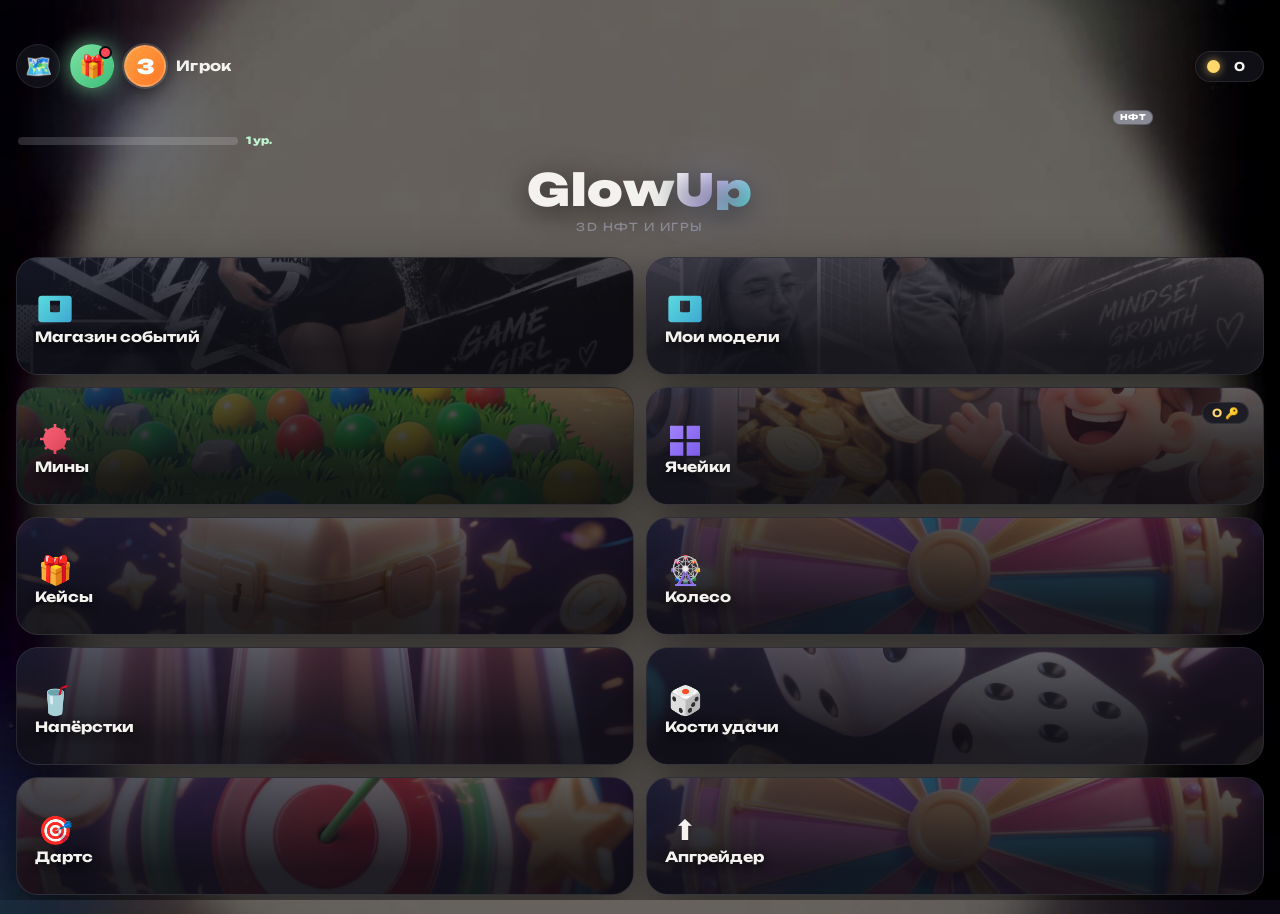
==== commit 422de8f2: "Sweaty: новая модель 3.glb; напёрстки: новые стаканы, переворот и шаффл, случайный шарик и стартовые" ====
--- a/game.html
+++ b/game.html
@@ -18,7 +18,7 @@
   }
 }
 </script>
-<link rel="stylesheet" href="style15.css?v=1" />
+<link rel="stylesheet" href="style16.css?v=1" />
 </head>
 <body>
 <div id="loadingScreen">
@@ -290,9 +290,9 @@
       <p class="cells-note">Шарик прячется под одним из стаканов. Угадаешь — x2.6 к ставке. Шанс 1 из 3.</p>
       <div class="cups-stage">
         <div class="cups-row" id="cupsRow">
-          <button class="cup" data-slot="0"><span class="cup-ico">🥤</span><span class="cup-ball">🔴</span></button>
-          <button class="cup" data-slot="1"><span class="cup-ico">🥤</span><span class="cup-ball">🔴</span></button>
-          <button class="cup" data-slot="2"><span class="cup-ico">🥤</span><span class="cup-ball">🔴</span></button>
+          <button class="cup" data-slot="0"><span class="cup-ico"></span><span class="cup-ball"></span></button>
+          <button class="cup" data-slot="1"><span class="cup-ico"></span><span class="cup-ball"></span></button>
+          <button class="cup" data-slot="2"><span class="cup-ico"></span><span class="cup-ball"></span></button>
         </div>
       </div>
       <div class="mines-row" style="margin-top:16px">
@@ -667,6 +667,6 @@
 <div class="orb orb-1"></div>
 <div class="orb orb-2"></div>
 
-<script src="app21.js?v=1"></script>
+<script src="app22.js?v=1"></script>
 </body>
 </html>
--- a/style16.css
+++ b/style16.css
@@ -0,0 +1,1036 @@
+﻿:root{
+  --bg:#0a0a0f;
+  --panel:rgba(22,22,30,.72);
+  --panel-solid:#16161e;
+  --line:rgba(255,255,255,.09);
+  --txt:#f3f2ee;
+  --muted:#8b8b96;
+  --acc:#e9e4da;
+  --gold:#ffd76a;
+  --cyan:#5fe3e0;
+  --violet:#a98bff;
+  --red:#ff6b7d;
+  --green:#7ee0a3;
+  --radius:22px;
+  --shadow:0 18px 50px rgba(0,0,0,.55);
+}
+*{box-sizing:border-box;margin:0;padding:0;-webkit-tap-highlight-color:transparent}
+html,body{height:100%}
+body{
+  font-family:"Unbounded",system-ui,sans-serif;
+  background:#070a10 url('assets/фон_меню_тёмный.jpg') center/cover no-repeat fixed;
+  color:var(--txt);
+  overflow:hidden;
+  overscroll-behavior:none;
+  line-height:1.35;
+}
+#app{position:relative;height:100%;width:100%}
+button{font-family:inherit}
+img{display:block}
+canvas{display:block}
+
+/* фоновые орбы */
+.orb{position:fixed;border-radius:50%;filter:blur(90px);opacity:.5;pointer-events:none;z-index:0}
+.orb-1{width:50vmax;height:50vmax;left:-20vmax;top:-20vmax;background:radial-gradient(circle,#2b2b45,transparent 70%)}
+.orb-2{width:50vmax;height:50vmax;right:-22vmax;bottom:-22vmax;background:radial-gradient(circle,#2a1f3d,transparent 70%)}
+
+/* ---------- ЭКРАНЫ ---------- */
+.screen{
+  position:absolute;inset:0;
+  display:flex;flex-direction:column;
+  padding:max(14px,env(safe-area-inset-top)) 16px calc(14px + env(safe-area-inset-bottom));
+  opacity:0;pointer-events:none;transform:translateY(14px);
+  transition:opacity .45s ease,transform .45s cubic-bezier(.2,.8,.2,1);
+  overflow:hidden;z-index:1;
+}
+.screen.active{opacity:1;pointer-events:auto;transform:none}
+.screen-body{flex:1;overflow-y:auto;margin-top:18px;padding-bottom:40px;
+  scrollbar-width:thin;scrollbar-color:rgba(255,255,255,.15) transparent}
+.bg{position:absolute;inset:0;background-size:cover;background-position:center;
+  opacity:0;transition:opacity .8s ease;z-index:0;pointer-events:none}
+.bg.show{opacity:.28}
+.bg-0{background:radial-gradient(120% 90% at 70% 10%,#1a1a2e 0%,#0a0a0f 55%)}
+
+/* ---------- ТОПБАР ---------- */
+.topbar{
+  display:flex;align-items:center;gap:10px;margin-bottom:8px;z-index:3;
+  animation:popIn .7s var(--d0) both;
+}
+.userchip{display:flex;align-items:center;gap:10px;flex:1;min-width:0}
+.user-avatar{
+  width:42px;height:42px;border-radius:50%;flex:none;
+  background:linear-gradient(135deg,#ff9d3f,#ff7a29);
+  display:flex;align-items:center;justify-content:center;
+  box-shadow:0 0 0 2px rgba(255,255,255,.15),0 6px 16px rgba(0,0,0,.4);
+  overflow:hidden;border:2px solid #fff3;
+}
+.user-avatar img{width:100%;height:100%;object-fit:cover;border-radius:50%}
+.user-avatar .ph{font-weight:900;color:#fff;font-size:20px}
+.user-meta{display:flex;flex-direction:column;line-height:1.1;min-width:0}
+.user-name{font-weight:700;font-size:14px;letter-spacing:.02em;white-space:nowrap;overflow:hidden;text-overflow:ellipsis}
+.user-handle{display:none}
+
+/* полоса уровня под иконками */
+.level-strip{display:flex;align-items:center;gap:8px;margin:8px 0 0;padding:0 2px;z-index:3;animation:riseIn .6s both}
+.level-bar{flex:1;max-width:220px;height:8px;border-radius:8px;background:rgba(255,255,255,.16);overflow:hidden}
+.level-fill{height:100%;width:0%;background:linear-gradient(90deg,#2fa85f,#5fe08a);border-radius:8px;transition:width .6s cubic-bezier(.2,.8,.2,1);box-shadow:0 0 10px rgba(95,224,138,.7)}
+.level-num{font-size:10px;font-weight:800;color:#bff5d0;white-space:nowrap}
+
+/* НФТ рядом с ником — полноценная 3D модель, круглая, без фона */
+.nft-chip{
+  position:relative;width:104px;height:104px;flex:none;cursor:pointer;
+  border-radius:0;overflow:visible;
+  background:transparent;border:none;
+  transition:transform .18s;
+}
+@keyframes nftFloat{0%,100%{transform:translateY(0)}50%{transform:translateY(-6px)}}
+.nft-chip:active{transform:scale(.93)}
+.nft-chip canvas{width:100%;height:100%}
+.nft-chip #nftCanvas{position:absolute;inset:0;width:100%;height:100%;background:transparent!important;animation:nftFloat 3.4s ease-in-out infinite}
+.nft-chip #nftCanvas>.view3d,.nft-chip #nftCanvas>div{width:100%;height:100%}
+.nft-chip-badge{
+  position:absolute;left:50%;transform:translateX(-50%);bottom:-7px;
+  font-size:8px;font-weight:800;color:#1a1000;
+  background:var(--gold);padding:1px 7px;border-radius:20px;letter-spacing:.02em;white-space:nowrap;
+  border:1px solid rgba(0,0,0,.3);
+}
+.nft-chip.empty::before{box-shadow:0 0 0 2px rgba(255,255,255,.12)}
+.nft-chip.empty .nft-chip-badge{background:var(--muted);color:#fff}
+
+.bal-btn{
+  display:flex;align-items:center;gap:6px;
+  background:var(--panel);border:1px solid var(--line);
+  color:var(--txt);padding:7px 11px;border-radius:18px;
+  font-family:inherit;font-weight:700;font-size:12px;cursor:pointer;
+  backdrop-filter:blur(12px);transition:transform .15s,box-shadow .3s;
+  box-shadow:var(--shadow);z-index:3;
+}
+.bal-btn:active{transform:scale(.95)}
+.bal-btn.small{padding:6px 9px;font-size:11px}
+.bal-btn.ghost{pointer-events:none}
+.bal-icon{width:13px;height:13px;background:var(--gold);border-radius:50%;
+  box-shadow:0 0 10px rgba(255,215,106,.7)}
+.bal-val{min-width:26px;text-align:center}
+
+/* ---------- HERO ---------- */
+.hero{position:relative;text-align:center;padding:22px 0 6px;z-index:2;animation:riseIn .8s .05s both}
+.hero-art{position:absolute;inset:-40px auto auto 50%;transform:translateX(-50%);width:320px;height:320px;pointer-events:none;
+  background-size:contain;background-position:center;background-repeat:no-repeat;opacity:.18;filter:blur(2px);z-index:0}
+.logo{position:relative;font-weight:900;font-size:44px;line-height:.92;letter-spacing:.02em;z-index:1;text-shadow:0 6px 30px rgba(0,0,0,.6)}
+.logo span{
+  display:inline-block;background:linear-gradient(120deg,#fff,#cfc8ff,#5fe3e0);
+  -webkit-background-clip:text;background-clip:text;color:transparent;
+  filter:drop-shadow(0 0 22px rgba(165,190,255,.35));
+}
+.tagline{position:relative;margin-top:10px;color:var(--muted);font-size:11px;letter-spacing:.14em;text-transform:uppercase;z-index:1}
+
+/* ---------- МЕНЮ ---------- */
+.menu-grid{
+  display:grid;grid-template-columns:1fr 1fr;gap:14px;
+  margin:22px 0;z-index:2;
+}
+.nav-card{
+  position:relative;border:none;cursor:pointer;text-align:left;overflow:hidden;
+  background:linear-gradient(160deg,rgba(30,30,42,.9),rgba(16,16,24,.92));
+  border:1px solid var(--line);border-radius:var(--radius);
+  padding:20px 18px 16px;color:var(--txt);
+  min-height:140px;transition:transform .18s ease,border-color .3s,box-shadow .3s;
+  box-shadow:var(--shadow);animation:cardIn .6s var(--d1) both;
+}
+/* картинка на втором плане */
+.nav-card::before{
+  content:"";position:absolute;inset:0;z-index:0;
+  background-image:var(--bg);
+  background-size:cover;background-position:center;
+  opacity:.38;transition:opacity .3s,transform .4s;
+}
+.nav-card:hover::before{opacity:.55;transform:scale(1.05)}
+.card-shade{position:absolute;inset:0;z-index:1;
+  background:linear-gradient(180deg,rgba(12,12,18,.15) 0%,rgba(12,12,18,.78) 78%),linear-gradient(120deg,rgba(30,40,70,.35),transparent 60%)}
+.nav-card:nth-child(2){animation-delay:calc(var(--d1) + .05s)}
+.nav-card:nth-child(3){animation-delay:calc(var(--d1) + .1s)}
+.nav-card:nth-child(4){animation-delay:calc(var(--d1) + .15s)}
+.nav-card:active{transform:translateY(-3px) scale(.98)}
+.nav-card:hover{border-color:rgba(255,255,255,.25);box-shadow:0 0 0 1px rgba(255,255,255,.1),var(--shadow)}
+.card-ico{position:relative;z-index:2;width:40px;height:40px;display:block;margin-bottom:auto;margin-top:auto}
+.card-title{position:relative;z-index:2;font-weight:700;font-size:14px;line-height:1.2;text-shadow:0 2px 8px rgba(0,0,0,.8)}
+.card-badge{
+  position:absolute;top:14px;right:14px;z-index:3;font-size:11px;font-weight:700;color:var(--gold);
+  background:rgba(25,25,35,.9);border:1px solid var(--line);padding:3px 9px;border-radius:20px;backdrop-filter:blur(6px);
+}
+.ico-shop{background:linear-gradient(135deg,#5fe3e0,#3a9fd0);mask:var(--shop);-webkit-mask:var(--shop)}
+.ico-cells{background:linear-gradient(135deg,#a98bff,#7657e8);mask:var(--cells);-webkit-mask:var(--cells)}
+.ico-market{background:linear-gradient(135deg,#ffd76a,#ff9d3f);mask:var(--market);-webkit-mask:var(--market)}
+.ico-coll{background:linear-gradient(135deg,#ff8fb1,#e8557d);mask:var(--coll);-webkit-mask:var(--coll)}
+
+.menu-foot{display:flex;gap:10px;justify-content:center;z-index:2;animation:riseIn .7s .25s both}
+.ghost-btn{
+  background:transparent;border:1px solid var(--line);color:var(--muted);
+  font-family:inherit;font-size:12px;font-weight:600;padding:11px 18px;border-radius:18px;cursor:pointer;
+  transition:all .2s;backdrop-filter:blur(8px);
+}
+.ghost-btn:active{transform:scale(.96)}
+.ghost-btn.wide{width:100%;margin-top:12px;color:var(--txt);border-color:rgba(255,255,255,.2)}
+.ghost-btn:hover{border-color:rgba(255,255,255,.3);color:var(--txt)}
+
+/* ---------- САББАР ---------- */
+.subbar{
+  display:flex;align-items:center;gap:12px;z-index:3;margin-bottom:6px;animation:popIn .5s both;
+}
+.subbar h2{font-size:16px;font-weight:700;flex:1;letter-spacing:.02em}
+.back-btn{
+  width:40px;height:40px;border-radius:14px;flex:none;border:1px solid var(--line);
+  background:var(--panel);color:var(--txt);font-size:20px;cursor:pointer;backdrop-filter:blur(10px);
+  transition:transform .15s;box-shadow:var(--shadow);
+}
+.back-btn:active{transform:scale(.9)}
+.keys-pill{
+  display:flex;align-items:center;gap:8px;font-weight:700;font-size:13px;color:var(--gold);
+  background:var(--panel);border:1px solid var(--line);padding:9px 12px;border-radius:20px;cursor:pointer;
+  transition:transform .15s;
+}
+.keys-pill:active{transform:scale(.94)}
+.keys-plus{color:var(--green);font-weight:900;font-size:16px}
+
+/* ---------- КАРТОЧКИ МАГАЗИНА ---------- */
+.card-grid{display:grid;grid-template-columns:1fr 1fr;gap:14px;animation:riseIn .5s both}
+.item-card{
+  position:relative;border-radius:var(--radius);overflow:hidden;
+  background:var(--panel-solid);border:1px solid var(--line);
+  box-shadow:var(--shadow);cursor:pointer;transition:transform .18s,border-color .3s;
+  animation:cardIn .5s both;
+}
+.item-card:active{transform:scale(.97)}
+.item-card:hover{border-color:rgba(255,255,255,.25)}
+.item-media{position:relative;aspect-ratio:1;background:#12121a;overflow:hidden}
+.item-media .poster{position:absolute;inset:0;width:100%;height:100%;object-fit:cover;transition:transform .5s ease;z-index:1}
+.item-card:hover .item-media .poster{transform:scale(1.06)}
+.item-media::after{content:"";position:absolute;inset:0;background:linear-gradient(180deg,transparent 40%,rgba(10,10,15,.9));z-index:2}
+.item-view3d{position:absolute;inset:0;display:flex;align-items:center;justify-content:center;z-index:1;opacity:0;transition:opacity .3s}
+.item-card.viewing .item-media .poster{opacity:0}
+.item-card.viewing .item-view3d{opacity:1}
+.item-view3d canvas,.item-view3d .view3d{width:100%;height:100%}
+.item-badge{position:absolute;top:10px;left:10px;z-index:3;font-size:10px;font-weight:700;
+  padding:4px 9px;border-radius:20px;backdrop-filter:blur(6px)}
+.item-badge.rarity-common{background:rgba(94,227,224,.9);color:#042}
+.item-badge.rarity-epic{background:rgba(169,139,255,.9);color:#201}
+.item-body{padding:12px;position:relative;z-index:3}
+.item-name{font-weight:700;font-size:13px}
+.item-price{display:flex;align-items:center;gap:6px;margin-top:8px;color:var(--gold);font-size:12px;font-weight:700}
+.item-price .ic{width:12px;height:12px;background:var(--gold);border-radius:50%}
+.item-actions{display:flex;gap:8px;margin-top:10px}
+.mini-buy{
+  flex:1;border:none;background:linear-gradient(120deg,#ffd76a,#ff9d3f);color:#201;
+  font-weight:700;font-size:11px;padding:9px;border-radius:12px;cursor:pointer;
+}
+.mini-3d{
+  border:1px solid var(--line);background:rgba(255,255,255,.08);color:var(--txt);
+  font-weight:700;font-size:11px;padding:9px 10px;border-radius:12px;cursor:pointer;
+}
+.mini-buy:active,.mini-3d:active{transform:scale(.95)}
+.item-status{position:absolute;bottom:10px;right:10px;z-index:3;font-size:10px;font-weight:700;
+  padding:4px 10px;border-radius:20px;color:#fff}
+.item-status.owned{background:linear-gradient(135deg,#7ee0a3,#3bbf78)}
+.item-status.sold{background:linear-gradient(135deg,#ff6b7d,#d63a52)}
+.item-status.for-sale{background:linear-gradient(135deg,#ffd76a,#ff9d3f)}
+
+/* ---------- ЯЧЕЙКИ ---------- */
+.cells-note{color:var(--muted);font-size:11px;margin:4px 2px 10px;line-height:1.5}
+.cells-rack{
+  display:grid;grid-template-columns:repeat(10,1fr);gap:6px;perspective:900px;
+  background:linear-gradient(180deg,rgba(28,28,40,.6),rgba(14,14,20,.6));
+  border:1px solid var(--line);border-radius:var(--radius);padding:9px;
+  box-shadow:inset 0 2px 30px rgba(0,0,0,.6),var(--shadow);
+}
+/* Банковские ячейки-сейфы */
+.cells-rack{
+  display:grid;grid-template-columns:repeat(10,1fr);gap:6px;perspective:1200px;
+  background:
+    radial-gradient(120% 100% at 50% 0%, rgba(70,80,110,.35), rgba(14,14,20,.7)),
+    linear-gradient(180deg,#23263a,#10101a);
+  border:1px solid rgba(160,180,220,.18);border-radius:var(--radius);padding:10px;
+  box-shadow:inset 0 4px 40px rgba(0,0,0,.7),0 18px 50px rgba(0,0,0,.55);
+}
+.cell{
+  aspect-ratio:1;display:flex;flex-direction:column;align-items:center;justify-content:center;
+  background:linear-gradient(160deg,#4a4f5e,#2b2e3a 55%,#20232e);
+  border:1px solid rgba(200,210,235,.22);border-radius:8px;cursor:pointer;
+  font-weight:900;font-size:11px;color:#e8e6f0;
+  position:relative;transition:transform .18s,box-shadow .35s,border-color .3s;
+  box-shadow:inset 0 2px 3px rgba(255,255,255,.15),inset 0 -5px 12px rgba(0,0,0,.5),0 4px 10px rgba(0,0,0,.45);
+  transform:rotateX(0deg);
+}
+.cell:hover:not(.opened){transform:translateY(-2px);border-color:rgba(255,220,120,.6);
+  box-shadow:inset 0 2px 3px rgba(255,255,255,.2),inset 0 -5px 12px rgba(0,0,0,.5),0 6px 16px rgba(0,0,0,.6),0 0 16px rgba(255,200,90,.35)}
+.cell:active:not(.opened){transform:scale(.95)}
+.cell .cell-inner{position:relative;z-index:2;display:flex;flex-direction:column;align-items:center;width:100%}
+.cell.pulse{animation:cellPulse 1s ease}
+.cell.opened{
+  background:linear-gradient(165deg,#2c333f,#191d26);
+  border-color:rgba(255,255,255,.12);cursor:default;
+  box-shadow:inset 0 0 0 1px rgba(255,255,255,.06),0 4px 10px rgba(0,0,0,.4);
+}
+.cell.opened .cell-num{opacity:.35}
+/* ручка-диск банковской дверцы */
+.safe-handle{
+  width:13px;height:13px;border-radius:50%;margin-bottom:5px;position:relative;
+  background:radial-gradient(circle at 35% 35%, #f0e7c8, #c9b57a 60%, #8a743a);
+  border:2px solid #b9a05f;box-shadow:inset 0 1px 2px rgba(255,255,255,.6),0 1px 3px rgba(0,0,0,.6);
+}
+.safe-handle::after{content:"";position:absolute;left:50%;top:50%;width:3px;height:3px;background:#5a4a22;border-radius:50%;transform:translate(-50%,-50%)}
+/* замок-ключевина */
+.safe-lock{
+  width:8px;height:8px;border-radius:1px;margin-bottom:3px;
+  background:linear-gradient(160deg,#fff6d8,#cbbb7e);box-shadow:inset 0 1px 2px rgba(255,255,255,.5),0 1px 2px rgba(0,0,0,.5);
+}
+.cell .lock{width:11px;height:11px;border:2px solid #d8cfae;border-radius:3px;position:relative;margin-bottom:3px;opacity:.75;
+  background:rgba(255,255,255,.05)}
+.cell .lock::before{content:"";position:absolute;top:-6px;left:2px;width:5px;height:6px;border:2px solid #d8cfae;border-bottom:none;border-radius:4px 4px 0 0}
+.cell .res{font-size:16px;line-height:1;margin-bottom:2px}
+.cell.reveal-glow{animation:cellGlow .9s ease}
+.cells-actions{margin-top:10px;display:grid;grid-template-columns:1fr 1fr;gap:8px}
+.cells-actions .solid-btn{padding:11px;font-size:13px;grid-column:1/-1}
+.cells-actions .ghost-btn{padding:10px;font-size:12px;grid-column:1/-1}
+.cell-timer-row{text-align:center;margin-bottom:8px}
+.solid-btn{
+  width:100%;border:none;cursor:pointer;font-family:inherit;font-weight:700;font-size:15px;
+  color:#101018;background:linear-gradient(120deg,#fff,#d8e6ff,#9fd0ff);
+  padding:16px;border-radius:20px;transition:transform .15s,box-shadow .2s;
+  box-shadow:0 10px 30px rgba(150,190,255,.25);
+}
+.solid-btn:active{transform:scale(.97)}
+.solid-btn:disabled{opacity:.4;box-shadow:none}
+.solid-btn.purple{color:#fff;background:linear-gradient(120deg,#a98bff,#7657e8);box-shadow:0 10px 30px rgba(120,90,255,.3)}
+
+/* ---------- РЫНОК / СПИСОК ---------- */
+.list{display:flex;flex-direction:column;gap:12px;animation:riseIn .5s both}
+.market-row{
+  display:flex;align-items:center;gap:14px;
+  background:var(--panel);border:1px solid var(--line);border-radius:18px;padding:10px;
+  box-shadow:var(--shadow);animation:cardIn .45s both;
+}
+.market-row .thumb{width:56px;height:56px;border-radius:14px;overflow:hidden;background:#15151d;flex:none}
+.market-row .thumb img{width:100%;height:100%;object-fit:cover}
+.market-row .mrow-meta{flex:1;min-width:0}
+.market-row .mrow-name{font-weight:700;font-size:13px}
+.market-row .mrow-seller{font-size:10px;color:var(--muted)}
+.market-row .mrow-price{display:flex;align-items:center;gap:5px;color:var(--gold);font-weight:700;font-size:14px;margin-top:4px}
+.market-row .mrow-price .ic{width:11px;height:11px;background:var(--gold);border-radius:50%}
+.mini-btn{
+  border:none;background:linear-gradient(120deg,#ffd76a,#ff9d3f);color:#201;
+  font-family:inherit;font-weight:700;font-size:12px;padding:10px 14px;border-radius:14px;cursor:pointer;flex:none;
+  transition:transform .15s;
+}
+.mini-btn:active{transform:scale(.94)}
+
+/* ---------- КОД / НАГРАДЫ ---------- */
+.reward-card{
+  background:var(--panel);border:1px solid var(--line);border-radius:var(--radius);
+  padding:20px;box-shadow:var(--shadow);animation:riseIn .5s both;
+}
+.reward-desc{font-size:13px;margin-bottom:8px}
+.reward-hint{font-size:12px;color:var(--muted);margin-bottom:16px}
+.reward-hint b{color:var(--gold)}
+.code-input{
+  width:100%;border:1px solid var(--line);background:rgba(0,0,0,.4);color:var(--txt);
+  font-family:inherit;font-size:20px;font-weight:700;letter-spacing:.4em;text-align:center;
+  padding:16px;border-radius:16px;margin-bottom:14px;outline:none;transition:border-color .3s;
+}
+.code-input:focus{border-color:rgba(255,215,106,.6)}
+
+/* ---------- КАК ИГРАТЬ ---------- */
+.howto-card{background:var(--panel);border:1px solid var(--line);border-radius:var(--radius);padding:20px;box-shadow:var(--shadow)}
+.howto-card h3{font-size:14px;margin:14px 0 6px;color:#cfc9ff}
+.howto-card h3:first-child{margin-top:0}
+.howto-card p{font-size:12px;color:var(--muted);line-height:1.6}
+
+/* ---------- МОДАЛКА НФТ ---------- */
+.modal{
+  position:fixed;inset:0;background:rgba(5,5,10,.75);backdrop-filter:blur(8px);
+  display:flex;align-items:flex-end;justify-content:center;z-index:50;
+  opacity:0;pointer-events:none;transition:opacity .35s;
+}
+.modal.open{opacity:1;pointer-events:auto}
+.modal-sheet{
+  width:100%;max-width:520px;background:linear-gradient(180deg,#1a1a26,#101018);
+  border:1px solid var(--line);border-top-left-radius:26px;border-top-right-radius:26px;
+  padding:18px 18px calc(24px + env(safe-area-inset-bottom));position:relative;
+  transform:translateY(40px);transition:transform .4s cubic-bezier(.2,.8,.2,1);
+  box-shadow:0 -20px 60px rgba(0,0,0,.6);max-height:92vh;overflow-y:auto;
+}
+.modal.open .modal-sheet{transform:none}
+.modal-close{
+  position:absolute;top:12px;right:12px;width:36px;height:36px;border-radius:12px;
+  border:1px solid var(--line);background:rgba(0,0,0,.5);color:var(--txt);font-size:20px;cursor:pointer;z-index:5;
+}
+.modal-media{aspect-ratio:1;border-radius:20px;overflow:hidden;background:#0c0c13;position:relative;margin-bottom:16px}
+.modal-media .poster{position:absolute;inset:0;width:100%;height:100%;object-fit:cover}
+.modal-info h3{font-size:20px;font-weight:900;margin-bottom:6px}
+.modal-info.center{text-align:center}
+.modal-price{color:var(--gold);font-weight:700;font-size:15px;margin-bottom:16px}
+.modal-actions{display:flex;flex-direction:column;gap:10px}
+
+/* кнопки в модалке */
+.action-btn{
+  width:100%;border:none;font-family:inherit;font-weight:700;font-size:15px;padding:15px;
+  border-radius:18px;cursor:pointer;transition:transform .15s;
+}
+.action-btn:active{transform:scale(.97)}
+.action-btn.buy{color:#101018;background:linear-gradient(120deg,#ffd76a,#ff9d3f);box-shadow:0 10px 28px rgba(255,180,80,.25)}
+.action-btn.green{color:#042;background:linear-gradient(120deg,#7ee0a3,#3bbf78)}
+.action-btn.purple{color:#fff;background:linear-gradient(120deg,#a98bff,#7657e8)}
+.action-btn.dark{background:rgba(255,255,255,.08);color:var(--txt);border:1px solid var(--line)}
+.action-btn:disabled{opacity:.4;cursor:not-allowed;box-shadow:none}
+
+/* ---------- ПРОСМОТР 3D (стенд) ---------- */
+.viewer-sheet{
+  width:100%;max-width:520px;height:100%;max-height:600px;
+  background:linear-gradient(180deg,#14141f,#0b0b12);position:relative;
+  display:flex;flex-direction:column;
+  border-left:1px solid var(--line);border-right:1px solid var(--line);
+}
+.viewer-stage{
+  flex:1;position:relative;overflow:hidden;min-height:0;
+  background:radial-gradient(120% 80% at 50% 0%,#23233a 0%,#0b0b12 70%);
+}
+/* подиум */
+.viewer-stage .podium{
+  position:absolute;left:50%;bottom:6%;transform:translateX(-50%);
+  width:70%;height:14%;border-radius:50%;
+  background:transparent;
+  box-shadow:0 -4px 30px rgba(165,190,255,.35),inset 0 2px 18px rgba(255,255,255,.12);
+  pointer-events:none;
+}
+.viewer-stage canvas{position:absolute;inset:0;width:100%;height:100%}
+.viewer-loading{
+  position:absolute;inset:0;display:flex;align-items:center;justify-content:center;
+  color:var(--muted);font-size:13px;text-align:center;padding:20px;z-index:2;
+}
+.viewer-loading .spin{width:36px;height:36px;border:3px solid rgba(255,255,255,.15);border-top-color:var(--cyan);border-radius:50%;animation:spin 1s linear infinite;margin-bottom:12px}
+.viewer-info{padding:14px 18px 20px;text-align:center;background:#0d0d15;border-top:1px solid var(--line)}
+.viewer-info h3{font-size:16px;font-weight:800;margin-bottom:4px}
+.viewer-tip{font-size:11px;color:var(--muted)}
+#viewerModal .modal-close{background:rgba(0,0,0,.5)}
+
+/* ---------- МАГАЗИН КЛЮЧЕЙ ---------- */
+.key-hero{font-size:44px;margin:8px 0 4px}
+.key-pack-row{display:grid;grid-template-columns:1fr 1fr 1fr;gap:10px;margin-top:16px}
+.key-pack{
+  border:1px solid var(--line);background:linear-gradient(165deg,#26263a,#171720);
+  border-radius:16px;padding:14px 6px;cursor:pointer;color:var(--txt);
+  display:flex;flex-direction:column;align-items:center;gap:4px;transition:transform .15s,border-color .3s;
+}
+.key-pack:hover{border-color:rgba(255,215,106,.5)}
+.key-pack:active{transform:scale(.94)}
+.key-pack b{font-size:20px;font-weight:900}
+.key-pack span{font-size:11px;color:var(--gold);font-weight:700}
+
+/* ---------- АНИМАЦИЯ ПРИЗА ---------- */
+#prizeModal{background:rgba(5,5,12,.85);backdrop-filter:blur(6px);z-index:60}
+.prize-stage{
+  position:absolute;inset:0;display:flex;flex-direction:column;align-items:center;justify-content:center;
+}
+.prize-burst{
+  position:absolute;width:130px;height:130px;border-radius:50%;
+  background:radial-gradient(circle,rgba(165,190,255,.4),transparent 70%);
+  animation:burstPulse 1.2s ease-out infinite;pointer-events:none;
+}
+.prize-item{
+  position:relative;background:rgba(0,0,0,.4);border:1px solid var(--line);
+  width:110px;height:110px;border-radius:26px;display:flex;align-items:center;justify-content:center;
+  font-size:56px;animation:prizeIn .5s cubic-bezier(.2,.8,.2,1) both;
+  box-shadow:0 0 60px rgba(165,190,255,.35);
+}
+.prize-text{
+  position:relative;margin-top:22px;font-weight:900;font-size:26px;letter-spacing:.02em;
+  color:#fff;text-shadow:0 4px 30px rgba(165,190,255,.6);
+  animation:prizeIn .5s .12s both;
+}
+.prize-continue{
+  position:absolute;bottom:calc(30px + env(safe-area-inset-bottom));left:50%;transform:translateX(-50%);
+  border:none;cursor:pointer;font-family:inherit;font-weight:800;font-size:16px;
+  color:#101018;background:linear-gradient(120deg,#fff,#ffd76a,#ff9d3f);
+  padding:16px 54px;border-radius:20px;box-shadow:0 14px 40px rgba(255,180,80,.35);
+  animation:prizeIn .5s .25s both;
+}
+.prize-continue:active{transform:translateX(-50%) scale(.96)}
+
+/* ---------- ТОСТЫ ---------- */
+#toasts{position:fixed;top:calc(20px + env(safe-area-inset-top));left:50%;transform:translateX(-50%);
+  display:flex;flex-direction:column;gap:8px;z-index:100;align-items:center;pointer-events:none}
+.toast{
+  background:rgba(20,20,30,.92);border:1px solid var(--line);color:var(--txt);
+  padding:11px 18px;border-radius:16px;font-size:13px;font-weight:600;max-width:90vw;text-align:center;
+  box-shadow:var(--shadow);animation:toastIn .35s cubic-bezier(.2,.8,.2,1) both;
+}
+.toast.out{animation:toastOut .3s forwards}
+.toast.gold{border-color:rgba(255,215,106,.5);box-shadow:0 0 24px rgba(255,215,106,.25)}
+
+/* ---------- АНИМАЦИИ ---------- */
+@keyframes popIn{from{opacity:0;transform:translateY(-8px) scale(.98)}to{opacity:1;transform:none}}
+@keyframes riseIn{from{opacity:0;transform:translateY(18px)}to{opacity:1;transform:none}}
+@keyframes cardIn{from{opacity:0;transform:translateY(22px) scale(.96)}to{opacity:1;transform:none}}
+@keyframes toastIn{from{opacity:0;transform:translateY(-14px)}to{opacity:1;transform:none}}
+@keyframes toastOut{to{opacity:0;transform:translateY(-14px)}}
+@keyframes cellGlow{0%{box-shadow:0 0 0 0 rgba(160,190,255,.7)}50%{box-shadow:0 0 40px 12px rgba(160,190,255,.5)}100%{box-shadow:none}}
+@keyframes cellPulse{0%{transform:scale(1)}50%{transform:scale(1.06)}100%{transform:scale(1)}}
+@keyframes spin{to{transform:rotate(360deg)}}
+@keyframes burstPulse{0%{transform:scale(.6);opacity:.9}100%{transform:scale(1.4);opacity:0}}
+@keyframes prizeIn{from{opacity:0;transform:translateY(26px) scale(.7)}to{opacity:1;transform:none}}
+
+.ambient-orb{
+  position:absolute;width:220px;height:220px;border-radius:50%;pointer-events:none;z-index:0;
+  background:radial-gradient(circle,rgba(160,190,255,.16),transparent 70%);
+  transition:transform .6s ease,opacity .6s ease;
+}
+
+/* ---------- ЭКРАННЫЙ ФОН ---------- */
+.screen-bg{position:absolute;inset:0;background-size:cover;background-position:center;opacity:.9;z-index:0;pointer-events:none}
+.screen-bg.dim{opacity:.14}
+#screen-mines .screen-bg{opacity:.22}
+
+/* ---------- ИКОНКИ: МИНЫ, СКОРО ---------- */
+.ico-mines{background:linear-gradient(135deg,#ff6b7d,#d63a52);mask:var(--mines);-webkit-mask:var(--mines)}
+.ico-soon{background:linear-gradient(135deg,#8b8b96,#5a5a66);mask:var(--soon);-webkit-mask:var(--soon)}
+.nav-placeholder{opacity:.7;cursor:default}
+.card-soon{
+  position:absolute;top:12px;right:12px;z-index:3;
+  font-size:9px;font-weight:800;color:#1a1000;
+  background:linear-gradient(120deg,#ffd76a,#ff9d3f);
+  padding:3px 10px;border-radius:20px;text-transform:uppercase;letter-spacing:.03em;
+  box-shadow:0 4px 14px rgba(255,180,80,.4);
+}
+
+/* ---------- МИНЫ ---------- */
+.mines-controls{display:flex;flex-direction:column;gap:10px;margin-bottom:12px;animation:riseIn .5s both}
+.mines-row{display:flex;align-items:center;gap:12px}
+.mines-row label{font-size:13px;font-weight:700;color:var(--muted);flex:none;width:70px}
+.mines-row .code-input{font-size:16px;letter-spacing:.05em;margin-bottom:0;flex:1;padding:12px}
+.mine-count{display:flex;gap:8px;flex:1}
+.mine-count-btn{
+  flex:1;border:1px solid var(--line);background:var(--panel);color:var(--muted);
+  font-family:inherit;font-weight:800;font-size:16px;padding:10px;border-radius:16px;cursor:pointer;transition:all .2s;
+}
+.mine-count-btn.active{color:#101018;background:linear-gradient(120deg,#ffd76a,#ff9d3f);border-color:transparent;box-shadow:0 8px 24px rgba(255,180,80,.3)}
+.mine-count-btn:active{transform:scale(.95)}
+.mines-board{animation:riseIn .6s both}
+.mines-grid{display:grid;grid-template-columns:repeat(5,1fr);gap:7px;perspective:800px;margin-bottom:12px}
+.mine-cell{
+  aspect-ratio:1;border-radius:13px;cursor:pointer;border:1px solid var(--line);
+  background:linear-gradient(165deg,#26263a,#171720);color:var(--txt);
+  font-size:20px;display:flex;align-items:center;justify-content:center;
+  transition:transform .15s,border-color .3s;box-shadow:inset 0 -5px 12px rgba(0,0,0,.4);
+}
+.mine-cell:hover{border-color:rgba(255,255,255,.3)}
+.mine-cell:active{transform:scale(.94)}
+.mine-cell.revealed{cursor:default}
+.mine-cell.mine{background:linear-gradient(165deg,#3a1a20,#271014);border-color:rgba(255,107,125,.4)}
+.mine-cell.safe{background:linear-gradient(165deg,#143a28,#0e241a);border-color:rgba(126,224,163,.4)}
+.mines-footer{display:flex;flex-direction:column;gap:8px}
+.mines-mult{text-align:center;font-size:13px;color:var(--muted)}
+.mines-mult b{color:var(--gold);font-size:17px}
+.mines-footer .solid-btn{padding:12px;font-size:14px}
+.mines-row + .solid-btn{padding:12px;font-size:14px}
+
+/* ---------- ТАЙМЕР ЯЧЕЕК ---------- */
+.cell-timer-row{text-align:center;margin-bottom:12px}
+.cell-timer{
+  display:inline-block;font-size:13px;font-weight:700;color:var(--cyan);
+  background:rgba(10,10,18,.6);border:1px solid var(--line);
+  padding:8px 16px;border-radius:20px;backdrop-filter:blur(6px);
+}
+
+/* карточка: режим просмотра 3D и кнопка обратно */
+.item-card.viewing .poster-holder{display:none}
+.item-view3d{position:absolute;inset:0;display:flex;align-items:center;justify-content:center;z-index:2;opacity:0;transition:opacity .3s}
+.item-card.viewing .item-view3d{opacity:1}
+.item-view3d canvas,.item-view3d .view3d{width:100%;height:100%}
+.card-3d-back{
+  position:absolute;bottom:10px;left:50%;transform:translateX(-50%);z-index:5;
+  border:none;background:rgba(10,10,18,.85);color:var(--txt);
+  font-family:inherit;font-weight:700;font-size:11px;padding:8px 18px;border-radius:14px;cursor:pointer;
+  border:1px solid var(--line);backdrop-filter:blur(6px);
+}
+.card-3d-back:active{transform:translateX(-50%) scale(.95)}
+.viewer-stage{background:radial-gradient(120% 80% at 50% 0%,#eef3ff 0%,#cfddfc 55%,#8faeff 100%)}
+.viewer-loading{color:#334;}
+.podium{background:transparent;box-shadow:0 -4px 30px rgba(60,90,200,.35)}
+
+/* маски иконок */
+@supports ((-webkit-mask:radial-gradient(#000,#000)) or (mask:radial-gradient(#000,#000))){
+  :root{
+    --shop:url('data:image/svg+xml;utf8,<svg xmlns="http://www.w3.org/2000/svg" viewBox="0 0 24 24" fill="black"><path d="M4 4h16a2 2 0 0 1 2 2v12a2 2 0 0 1-2 2H4a2 2 0 0 1-2-2V6a2 2 0 0 1 2-2zm5 3v6a1 1 0 0 0 1 1h4a1 1 0 0 0 1-1V7h-6z"/></svg>');
+    --cells:url('data:image/svg+xml;utf8,<svg xmlns="http://www.w3.org/2000/svg" viewBox="0 0 24 24" fill="black"><path d="M3 4h8v8H3V4zm10 0h8v8h-8V4zM3 14h8v8H3v-8zm10 0h8v8h-8v-8z"/></svg>');
+    --market:url('data:image/svg+xml;utf8,<svg xmlns="http://www.w3.org/2000/svg" viewBox="0 0 24 24" fill="black"><path d="M7 7V6a5 5 0 0 1 10 0v1h2a2 2 0 0 1 2 2v10a2 2 0 0 1-2 2H5a2 2 0 0 1-2-2V9a2 2 0 0 1 2-2h2zm2 0h6V6a3 3 0 0 0-6 0v1z"/></svg>');
+    --coll:url('data:image/svg+xml;utf8,<svg xmlns="http://www.w3.org/2000/svg" viewBox="0 0 24 24" fill="black"><path d="M12 2l2.4 4.9 5.4.8-3.9 3.8.9 5.4L12 14.8 7.2 16.9l.9-5.4L4.2 7.7l5.4-.8L12 2z"/></svg>');
+    --mines:url('data:image/svg+xml;utf8,<svg xmlns="http://www.w3.org/2000/svg" viewBox="0 0 24 24" fill="black"><circle cx="12" cy="12" r="7" fill="black"/><path d="M12 3v3M12 18v3M3 12h3M18 12h3M6 6l2 2M16 16l2 2M18 6l-2 2M8 16l-2 2" stroke="black" stroke-width="1.6" fill="none"/></svg>');
+    --soon:url('data:image/svg+xml;utf8,<svg xmlns="http://www.w3.org/2000/svg" viewBox="0 0 24 24" fill="black"><circle cx="12" cy="12" r="10" fill="none" stroke="black" stroke-width="2"/><path d="M12 6v6l4 2"/></svg>');
+  }
+}
+
+/* ================= НОВЫЕ ИГРЫ И ПОДАРОК ================= */
+
+/* меню с 7 карточками — прокручиваемое, компактнее */
+#screen-menu{overflow-y:auto;scrollbar-width:none}
+#screen-menu::-webkit-scrollbar{display:none}
+.menu-grid{margin:16px 0;gap:12px}
+.nav-card{min-height:118px}
+
+/* Подарок: круглая кнопка в левом углу меню */
+.gift-fab{
+  position:relative;flex:none;z-index:6;
+  width:44px;height:44px;border-radius:50%;border:1px solid var(--line);
+  background:var(--panel);display:flex;align-items:center;justify-content:center;
+  font-size:22px;cursor:pointer;backdrop-filter:blur(10px);box-shadow:var(--shadow);
+  transition:transform .15s,box-shadow .3s,background .3s;
+}
+.gift-fab:active{transform:scale(.92)}
+.gift-fab-ico{line-height:1}
+.gift-fab-dot{display:none}
+.gift-fab.ready{
+  background:linear-gradient(135deg,#7ee0a3,#3bbf78);border-color:transparent;
+  box-shadow:0 0 22px rgba(126,224,163,.75);animation:giftPulse 1.6s ease-in-out infinite;
+}
+.gift-fab.ready .gift-fab-dot{
+  display:block;position:absolute;top:1px;right:1px;width:13px;height:13px;border-radius:50%;
+  background:#ff4757;border:2px solid #0a0a0f;
+}
+@keyframes giftPulse{0%,100%{transform:scale(1)}50%{transform:scale(1.08)}}
+
+/* emoji-иконки на карточках меню */
+.card-emoji{
+  display:flex;align-items:center;justify-content:center;font-size:28px;
+  background:none!important;-webkit-mask:none!important;mask:none!important;
+}
+/* градиентные фоны новых карточек */
+.nav-cases{--bg:linear-gradient(150deg,#ff9d3f,#ff5f6d)}
+.nav-wheel{--bg:linear-gradient(150deg,#5fe3e0,#7657e8)}
+.nav-cups{--bg:linear-gradient(150deg,#7ee0a3,#2b9fd0)}
+.nav-market{grid-column:1/-1;min-height:96px}
+
+/* ---------- ПОДАРОК (экран) ---------- */
+.gift-body{display:flex;flex-direction:column;align-items:center;text-align:center;padding-top:10px}
+.gift-hero{font-size:88px;filter:drop-shadow(0 8px 30px rgba(126,224,163,.45));animation:giftFloat 2.6s ease-in-out infinite}
+@keyframes giftFloat{0%,100%{transform:translateY(0)}50%{transform:translateY(-10px)}}
+.gift-title{font-size:19px;font-weight:900;margin:14px 0 8px}
+.gift-desc{font-size:12px;color:var(--muted);line-height:1.6;max-width:340px}
+.gift-keys{font-size:30px;letter-spacing:6px;margin:22px 0}
+.gift-timer{font-size:12px;color:var(--cyan);margin-top:14px;min-height:18px;font-weight:700}
+#giftClaimBtn{max-width:340px;margin-top:6px}
+#giftClaimBtn:disabled{opacity:.35}
+
+/* ---------- КЕЙСЫ ---------- */
+.case-grid{display:grid;grid-template-columns:1fr;gap:14px;animation:riseIn .5s both}
+.case-card{
+  position:relative;border-radius:var(--radius);overflow:hidden;cursor:pointer;
+  border:1px solid var(--line);box-shadow:var(--shadow);
+  display:flex;align-items:center;gap:14px;padding:16px;text-align:left;color:var(--txt);
+  background:linear-gradient(160deg,rgba(30,30,42,.95),rgba(16,16,24,.95));
+  transition:transform .16s,border-color .3s;
+}
+.case-card:active{transform:scale(.98)}
+.case-card::before{content:"";position:absolute;inset:0;opacity:.16;background:var(--accent);z-index:0;pointer-events:none}
+.case-card>*{position:relative;z-index:1}
+.case-thumb{
+  width:84px;height:84px;border-radius:18px;flex:none;display:flex;align-items:center;justify-content:center;
+  font-size:36px;background:rgba(0,0,0,.35);border:1px solid rgba(255,255,255,.15);overflow:hidden;
+}
+.case-thumb img{width:100%;height:100%;object-fit:cover;display:block}
+.case-meta{flex:1;min-width:0}
+.case-name{font-weight:800;font-size:16px}
+.case-sub{font-size:11px;color:var(--muted);margin-top:3px}
+.case-price{display:flex;align-items:center;gap:6px;color:var(--gold);font-weight:800;font-size:15px;margin-top:8px}
+.case-price .ic{width:12px;height:12px;background:var(--gold);border-radius:50%}
+.case-open{
+  flex:none;border:none;border-radius:14px;padding:12px 16px;font-family:inherit;
+  font-weight:800;font-size:13px;cursor:pointer;color:#101018;background:linear-gradient(120deg,#fff,#ffd76a,#ff9d3f);
+}
+.case-open:active{transform:scale(.95)}
+
+/* Оверлей прокрутки кейса */
+#caseModal{background:rgba(5,5,12,.9);backdrop-filter:blur(8px);z-index:65;align-items:center}
+.case-stage{position:absolute;inset:0;display:flex;flex-direction:column;align-items:center;justify-content:center;gap:22px}
+.case-reel-wrap{
+  position:relative;width:calc(100% - 32px);max-width:440px;height:110px;overflow:hidden;
+  border-radius:18px;border:1px solid var(--line);
+  background:linear-gradient(180deg,rgba(25,25,40,.9),rgba(10,10,18,.95));
+  box-shadow:inset 0 0 40px rgba(0,0,0,.7);
+}
+.case-reel{display:flex;gap:10px;padding:9px;will-change:transform;transition:transform 4.2s cubic-bezier(.12,.86,.16,1)}
+.case-tile{
+  flex:none;width:92px;height:92px;border-radius:14px;display:flex;flex-direction:column;
+  align-items:center;justify-content:center;gap:2px;
+  background:linear-gradient(160deg,#2a2a3d,#171722);border:1px solid rgba(255,255,255,.1);
+  font-size:14px;font-weight:800;color:var(--txt);
+}
+.case-tile .ct-ico{font-size:26px;line-height:1}
+.case-tile.key{border-color:rgba(255,215,106,.5)}
+.case-tile.win{background:linear-gradient(160deg,#3b4f36,#1f3a26);border-color:var(--green);box-shadow:0 0 24px rgba(126,224,163,.5)}
+.case-pointer{
+  position:absolute;top:0;bottom:0;left:50%;width:2px;transform:translateX(-50%);
+  background:linear-gradient(180deg,transparent,var(--gold),transparent);z-index:4;
+  box-shadow:0 0 14px rgba(255,215,106,.9);
+}
+.case-result{font-weight:900;font-size:24px;color:#fff;text-shadow:0 4px 24px rgba(0,0,0,.7);min-height:32px;text-align:center;padding:0 16px}
+
+/* ---------- КОЛЕСО ---------- */
+.wheel-stage{position:relative;width:min(78vw,300px);height:min(78vw,300px);margin:6px auto 0;display:flex;align-items:center;justify-content:center}
+.wheel{
+  width:100%;height:100%;border-radius:50%;position:relative;
+  border:6px solid rgba(255,255,255,.12);
+  box-shadow:0 0 40px rgba(0,0,0,.6),inset 0 0 30px rgba(0,0,0,.5);
+  transition:transform 4s cubic-bezier(.15,.9,.15,1);
+}
+.wheel-hub{
+  position:absolute;left:50%;top:50%;transform:translate(-50%,-50%);
+  width:26%;height:26%;border-radius:50%;display:flex;align-items:center;justify-content:center;
+  background:radial-gradient(circle at 35% 30%,#fff,#e9e4da);color:#101018;font-size:26px;
+  box-shadow:0 4px 16px rgba(0,0,0,.5);z-index:3;
+}
+.wheel-pointer{
+  position:absolute;top:-8px;left:50%;transform:translateX(-50%);z-index:5;
+  width:0;height:0;border-left:12px solid transparent;border-right:12px solid transparent;
+  border-top:22px solid var(--gold);filter:drop-shadow(0 2px 6px rgba(0,0,0,.6));
+}
+
+/* ---------- НАПЁРСТКИ ---------- */
+.cups-stage{display:flex;justify-content:center;padding:8px 0 18px}
+.cups-row{position:relative;width:100%;max-width:330px;height:132px}
+.cup{
+  position:absolute;top:0;width:31%;height:100%;left:0;border:none;background:transparent;
+  cursor:pointer;padding:0;transform-origin:50% 90%;
+  transition:left .34s cubic-bezier(.2,.8,.2,1), transform .28s ease;
+}
+.cup .cup-ico{
+  position:relative;z-index:2;display:block;width:78%;height:96px;margin:10px auto 0;
+  background:linear-gradient(160deg,#ffe9a8 0%,#f6c453 38%,#d79a20 78%,#a86f0d 100%);
+  border-radius:8px 8px 14px 14px;
+  clip-path:polygon(7% 0,93% 0,85% 100%,15% 100%);
+  box-shadow:inset -8px 0 14px rgba(0,0,0,.20), inset 8px 0 12px rgba(255,255,255,.30), 0 12px 22px rgba(0,0,0,.45);
+  transition:transform .3s cubic-bezier(.2,.8,.2,1), filter .3s;
+}
+.cup .cup-ico::before{
+  content:"";position:absolute;left:9%;right:9%;top:-8px;height:13px;border-radius:50%;
+  background:linear-gradient(180deg,#fff6cf,#e0a52e);
+  box-shadow:inset 0 -3px 6px rgba(0,0,0,.28);
+}
+.cup .cup-ball{
+  position:absolute;left:50%;bottom:10px;width:34px;height:34px;border-radius:50%;
+  transform:translateX(-50%) translateY(22px);opacity:0;z-index:1;
+  background:radial-gradient(circle at 34% 30%,#ff9a9a,#e02020 46%,#8c0f0f 100%);
+  box-shadow:0 6px 14px rgba(0,0,0,.5), inset -3px -3px 8px rgba(0,0,0,.35);
+  transition:transform .26s cubic-bezier(.2,.8,.2,1), opacity .26s;
+}
+.cup.peek .cup-ico,.cup.reveal .cup-ico{transform:translateY(-48px) rotate(-4deg)}
+.cup.peek .cup-ball,.cup.reveal .cup-ball{opacity:1;transform:translateX(-50%) translateY(0)}
+.cup.lift{transform:translateY(-12px)}
+.cup.lift .cup-ico{transform:translateY(-18px) rotate(9deg)}
+.cup.lift.alt .cup-ico{transform:translateY(-18px) rotate(-9deg)}
+.cup.flip .cup-ico{animation:cupFlip .42s cubic-bezier(.2,.8,.2,1)}
+@keyframes cupFlip{0%{transform:rotateY(0) translateY(0)}50%{transform:rotateY(88deg) translateY(-22px)}100%{transform:rotateY(0) translateY(0)}}
+.cup.hit .cup-ico{filter:drop-shadow(0 0 18px rgba(126,224,163,.95))}
+.cup:disabled{cursor:default}
+
+/* ---------- ФОНЫ ПРОСМОТРА 3D (свой у каждой модели) ---------- */
+.viewer-stage.bg1{background:#ffffff url("data:image/svg+xml;utf8,<svg xmlns='http://www.w3.org/2000/svg' width='44' height='44'><path d='M22 8l3.2 7.3 8 .7-6.1 5.2 1.9 8-7-4.5-7 4.5 1.9-8-6.1-5.2 8-.7z' fill='rgba(0,0,0,0.10)'/></svg>") repeat;background-size:44px 44px}
+.viewer-stage.bg2{background:#fde7ef url("data:image/svg+xml;utf8,<svg xmlns='http://www.w3.org/2000/svg' width='44' height='44'><path d='M22 32s-11-6.5-11-13.5a5.8 5.8 0 0 1 11-2.6 5.8 5.8 0 0 1 11 2.6C33 25.5 22 32 22 32z' fill='rgba(255,110,165,0.22)'/></svg>") repeat;background-size:44px 44px}
+.viewer-stage.bg3{background:#0f1b34 url("data:image/svg+xml;utf8,<svg xmlns='http://www.w3.org/2000/svg' width='54' height='54'><path d='M27 6l4 16 16 4-16 4-4 16-4-16-16-4 16-4z' fill='rgba(255,215,106,0.20)'/></svg>") repeat;background-size:54px 54px}
+.viewer-stage.bg4{background:#eaf7d9 url("data:image/svg+xml;utf8,<svg xmlns='http://www.w3.org/2000/svg' width='48' height='48'><g fill='rgba(80,160,55,0.16)'><circle cx='20' cy='18' r='6'/><circle cx='28' cy='18' r='6'/><circle cx='20' cy='26' r='6'/><circle cx='28' cy='26' r='6'/></g></svg>") repeat;background-size:48px 48px}
+
+/* ---------- КОСТИ ---------- */
+.dice-stage{display:flex;justify-content:center;gap:18px;padding:14px 0 16px}
+.die{
+  width:74px;height:74px;border-radius:16px;padding:9px;box-sizing:border-box;
+  display:grid;grid-template-columns:repeat(3,1fr);grid-template-rows:repeat(3,1fr);gap:5px;
+  background:linear-gradient(160deg,#ffffff,#d9dce6);border:1px solid rgba(255,255,255,.6);
+  box-shadow:0 10px 26px rgba(0,0,0,.45),inset 0 -6px 12px rgba(0,0,0,.12);
+}
+.die.rolling{animation:dieRoll .45s linear infinite}
+@keyframes dieRoll{0%{transform:rotate(0deg) scale(1.06)}50%{transform:rotate(180deg) scale(1.12)}100%{transform:rotate(360deg) scale(1.06)}}
+.pip{width:100%;height:100%;border-radius:50%;background:#1a1a2e}
+.pip.off{background:transparent}
+.dice-choices{display:grid;grid-template-columns:1fr 1fr 1fr;gap:8px;margin-top:4px}
+.dice-choice{
+  border:1px solid var(--line);background:var(--panel);color:var(--muted);
+  font-family:inherit;font-weight:800;font-size:12px;padding:12px 6px;border-radius:16px;cursor:pointer;
+  display:flex;flex-direction:column;align-items:center;gap:3px;transition:all .18s;
+}
+.dice-choice b{color:var(--gold);font-size:13px}
+.dice-choice.active{color:#101018;background:linear-gradient(120deg,#ffd76a,#ff9d3f);border-color:transparent;box-shadow:0 8px 24px rgba(255,180,80,.3)}
+.dice-choice.active b{color:#3a2400}
+.dice-choice:active{transform:scale(.95)}
+
+/* ---------- ДАРТС ---------- */
+.darts-stage{
+  position:relative;width:min(80vw,310px);height:min(80vw,310px);margin:8px auto 4px;border-radius:50%;
+  background:radial-gradient(circle at 50% 50%,
+      #e24b4b 0 11%, #f4f4f6 11% 22%, #e24b4b 22% 33%, #2fa36b 33% 44%,
+      #f4f4f6 44% 55%, #2b2b45 55% 100%);
+  border:6px solid #1a1a26;
+  box-shadow:0 16px 40px rgba(0,0,0,.55),inset 0 0 30px rgba(0,0,0,.5);
+}
+.darts-stage::after{content:"";position:absolute;inset:2%;border-radius:50%;border:1px dashed rgba(255,255,255,.12);pointer-events:none}
+.dart{
+  position:absolute;left:50%;top:92%;transform:translate(-50%,-50%);
+  font-size:26px;z-index:3;
+  transition:left .7s cubic-bezier(.2,.8,.2,1),top .7s cubic-bezier(.2,.8,.2,1);
+  filter:drop-shadow(0 3px 6px rgba(0,0,0,.6));
+}
+
+/* ---------- ЭКРАН ЗАГРУЗКИ ---------- */
+#loadingScreen{
+  position:fixed;inset:0;z-index:500;display:flex;align-items:center;justify-content:center;
+  background:radial-gradient(120% 90% at 70% 10%,#1a1a2e 0%,#0a0a0f 55%);
+  transition:opacity .5s ease,visibility .5s ease;
+}
+#loadingScreen.hidden{opacity:0;visibility:hidden;pointer-events:none}
+.load-inner{display:flex;flex-direction:column;align-items:center;gap:18px}
+.load-logo{font-weight:900;font-size:44px;letter-spacing:.02em;line-height:.92}
+.load-logo span{background:linear-gradient(120deg,#fff,#cfc8ff,#5fe3e0);-webkit-background-clip:text;background-clip:text;color:transparent;filter:drop-shadow(0 0 22px rgba(165,190,255,.35))}
+.load-spinner{width:46px;height:46px;border-radius:50%;border:4px solid rgba(255,255,255,.12);border-top-color:var(--cyan);border-right-color:var(--violet);animation:spin 1s linear infinite}
+.load-tip{font-size:12px;color:var(--muted);letter-spacing:.14em;text-transform:uppercase;animation:loadPulse 1.6s ease-in-out infinite}
+@keyframes loadPulse{0%,100%{opacity:.5}50%{opacity:1}}
+
+/* загрузка 3D — вертикально: спиннер над текстом */
+.viewer-loading{flex-direction:column;gap:10px}
+
+/* ---------- ПОДПИСИ СЕКТОРОВ КОЛЕСА ---------- */
+.wheel-label{position:absolute;left:0;top:0;width:100%;height:100%;transform-origin:50% 50%;pointer-events:none;z-index:2}
+.wheel-label span{
+  position:absolute;left:50%;top:9%;transform:translateX(-50%);
+  font-size:11px;font-weight:900;color:#fff;letter-spacing:.02em;white-space:nowrap;
+  text-shadow:0 1px 3px rgba(0,0,0,.9),0 0 6px rgba(0,0,0,.5);
+}
+
+/* ---------- ВЫШЕ-НИЖЕ (карты) ---------- */
+.hilo-stage{display:flex;align-items:center;justify-content:center;gap:14px;padding:14px 0 16px}
+.card{
+  width:88px;height:124px;border-radius:14px;position:relative;
+  background:linear-gradient(160deg,#ffffff,#e8e8f0);color:#1a1a2e;
+  box-shadow:0 12px 30px rgba(0,0,0,.5);border:1px solid rgba(255,255,255,.6);
+  display:flex;align-items:center;justify-content:center;font-weight:900;
+}
+.card .c-rank{position:absolute;top:6px;left:8px;font-size:16px}
+.card .c-suit{font-size:40px;line-height:1}
+.card.red{color:#e23b4e}
+.card.back{background:linear-gradient(160deg,#3a2f6e,#221a44);color:transparent;border-color:rgba(169,139,255,.4)}
+.card.back::after{content:"?";position:absolute;inset:0;display:flex;align-items:center;justify-content:center;color:#a98bff;font-size:44px}
+.card.flip{animation:cardFlip .5s ease}
+@keyframes cardFlip{0%{transform:rotateY(90deg);opacity:.4}100%{transform:rotateY(0);opacity:1}}
+.hilo-arrow{font-size:22px;color:var(--gold);font-weight:900}
+
+/* ---------- ТАЙМИНГ ---------- */
+.timing-track{
+  position:relative;height:48px;border-radius:16px;margin:10px 0 16px;overflow:hidden;
+  background:linear-gradient(180deg,#1c1c2b,#12121b);border:1px solid var(--line);
+  box-shadow:inset 0 2px 12px rgba(0,0,0,.6);
+}
+.timing-zone{
+  position:absolute;left:32%;width:36%;top:0;bottom:0;
+  background:linear-gradient(180deg,rgba(126,224,163,.28),rgba(126,224,163,.08));
+  border-left:1px solid rgba(126,224,163,.45);border-right:1px solid rgba(126,224,163,.45);
+}
+.timing-zone::after{content:"";position:absolute;left:50%;top:0;bottom:0;width:2px;transform:translateX(-50%);background:rgba(255,255,255,.35)}
+.timing-marker{
+  position:absolute;top:-3px;bottom:-3px;left:0;width:6px;margin-left:-3px;border-radius:4px;
+  background:linear-gradient(180deg,#fff,#ffd76a);box-shadow:0 0 14px rgba(255,215,106,.9);
+}
+
+/* ---------- ПЛИНКО ---------- */
+.plinko-wrap{position:relative;width:100%;max-width:380px;margin:0 auto;border-radius:18px;overflow:hidden;
+  background:linear-gradient(180deg,rgba(20,20,34,.72),rgba(10,10,16,.88));border:1px solid var(--line);
+  box-shadow:inset 0 2px 24px rgba(0,0,0,.6)}
+.plinko-wrap canvas{display:block;width:100%;height:auto}
+
+/* ---------- ЯЧЕЙКИ: всё на одном экране ---------- */
+#screen-cells .screen-body{display:flex;flex-direction:column;overflow:hidden;padding-bottom:6px;margin-top:10px}
+#screen-cells .cells-note{font-size:10px;margin:2px 2px 6px;line-height:1.35}
+#screen-cells .cell-timer-row{margin-bottom:5px}
+#screen-cells .cell-timer{font-size:11px;padding:6px 12px}
+#screen-cells .cells-rack{gap:4px;padding:7px;border-radius:16px}
+#screen-cells .cell{font-size:9px;border-radius:6px}
+#screen-cells .cell .res{font-size:12px;margin-bottom:1px}
+#screen-cells .safe-handle{width:10px;height:10px;margin-bottom:3px}
+#screen-cells .safe-lock{width:6px;height:6px;margin-bottom:2px}
+#screen-cells .cells-actions{margin-top:6px;gap:6px;grid-template-columns:1fr 1fr}
+#screen-cells .cells-actions .solid-btn{grid-column:auto;padding:9px;font-size:11px;border-radius:14px}
+#screen-cells .cells-actions .ghost-btn{grid-column:1/-1;padding:8px;font-size:11px}
+
+/* ---------- МОДАЛКА КАРТЫ ---------- */
+#mapModal{align-items:center;justify-content:center}
+.map-sheet{position:relative;width:100%;max-width:560px;max-height:92vh;display:flex;align-items:center;justify-content:center;padding:14px}
+.map-sheet img{max-width:100%;max-height:86vh;border-radius:16px;border:1px solid var(--line);box-shadow:0 20px 60px rgba(0,0,0,.6);display:block}
+#mapModal .modal-close{position:absolute;top:6px;right:6px;z-index:6;background:rgba(0,0,0,.72)}
+
+/* ---------- ЗАБЛОКИРОВАННАЯ КАРТОЧКА (Скоро) ---------- */
+.nav-card.nav-locked{filter:grayscale(1);opacity:.5;cursor:default}
+.nav-card.nav-locked::before{opacity:.3}
+.nav-card.nav-locked:active{transform:none}
+
+/* ---------- ПРОФИЛЬ ---------- */
+.profile-head{text-align:center;margin-bottom:16px}
+.profile-avatar{width:84px;height:84px;border-radius:50%;margin:0 auto 10px;background:linear-gradient(135deg,#ff9d3f,#ff7a29);display:flex;align-items:center;justify-content:center;font-size:32px;font-weight:900;color:#fff;overflow:hidden;box-shadow:0 0 0 3px rgba(255,255,255,.15)}
+.profile-avatar img{width:100%;height:100%;object-fit:cover}
+.profile-handle{font-size:12px;color:var(--muted);margin-top:2px}
+.profile-stats{display:grid;grid-template-columns:1fr 1fr 1fr;gap:10px}
+.profile-stats .stat{background:rgba(255,255,255,.05);border:1px solid var(--line);border-radius:14px;padding:12px 6px;text-align:center}
+.profile-stats .stat b{display:block;font-size:16px;color:var(--gold)}
+.profile-stats .stat span{font-size:10px;color:var(--muted)}
+
+/* ---------- АПГРЕЙДЕР ---------- */
+.up-tabs{display:grid;grid-template-columns:1fr 1fr;gap:8px;margin-bottom:12px}
+.up-tab{border:1px solid var(--line);background:var(--panel);color:var(--muted);font-family:inherit;font-weight:800;font-size:13px;padding:10px;border-radius:14px;cursor:pointer;transition:all .18s}
+.up-tab.active{color:#101018;background:linear-gradient(120deg,#ffd76a,#ff9d3f);border-color:transparent}
+.up-label{font-size:11px;color:var(--muted);margin:8px 2px 6px;font-weight:700}
+.up-mults{display:grid;grid-template-columns:repeat(5,1fr);gap:6px;margin:10px 0}
+.up-mult{border:1px solid var(--line);background:var(--panel);color:var(--muted);font-family:inherit;font-weight:800;font-size:12px;padding:9px 2px;border-radius:12px;cursor:pointer;transition:all .18s}
+.up-mult.active{color:#101018;background:linear-gradient(120deg,#ffd76a,#ff9d3f);border-color:transparent}
+.up-chance{text-align:center;font-size:12px;color:var(--muted);margin:8px 0}
+.up-chance b{color:var(--gold)}
+.up-gifts{display:grid;grid-template-columns:repeat(4,1fr);gap:8px}
+.up-gift{position:relative;border:2px solid var(--line);background:rgba(255,255,255,.04);border-radius:14px;padding:6px;cursor:pointer;text-align:center;transition:all .15s}
+.up-gift img{width:100%;aspect-ratio:1;object-fit:cover;border-radius:10px;display:block}
+.up-gift .g-name{font-size:9px;font-weight:700;margin-top:3px;white-space:nowrap;overflow:hidden;text-overflow:ellipsis}
+.up-gift .g-val{font-size:9px;color:var(--gold);font-weight:800}
+.up-gift.sel{border-color:var(--gold);box-shadow:0 0 0 1px var(--gold),0 0 16px rgba(255,215,106,.4)}
+.up-gift.dis{opacity:.35;cursor:default;pointer-events:none}
+.up-gift .g-cnt{position:absolute;top:4px;right:6px;font-size:9px;font-weight:800;background:rgba(0,0,0,.6);padding:1px 6px;border-radius:10px;color:#fff}
+.up-dial-wrap{display:flex;justify-content:center;margin:12px 0}
+.up-dial{position:relative;width:min(64vw,230px);height:min(64vw,230px);border-radius:50%;background:#14141f;border:6px solid rgba(255,255,255,.12);box-shadow:0 10px 40px rgba(0,0,0,.6),inset 0 0 30px rgba(0,0,0,.6)}
+.up-sector{position:absolute;inset:0;border-radius:50%;background:conic-gradient(from -90deg,#2fa85f 0 var(--chance,47.5%),#23233a var(--chance,47.5%) 100%)}
+.up-pointer{position:absolute;inset:0;transform-origin:50% 50%;transform:rotate(0deg);transition:transform 3.2s cubic-bezier(.15,.9,.15,1)}
+.up-pointer::before{content:"";position:absolute;left:50%;top:6px;transform:translateX(-50%);width:0;height:0;border-left:9px solid transparent;border-right:9px solid transparent;border-top:18px solid #ffd76a;filter:drop-shadow(0 0 6px rgba(255,215,106,.9))}
+.up-hub{position:absolute;left:50%;top:50%;transform:translate(-50%,-50%);width:24%;height:24%;border-radius:50%;display:flex;align-items:center;justify-content:center;background:radial-gradient(circle at 35% 30%,#fff,#e9e4da);color:#101018;font-size:18px;box-shadow:0 4px 14px rgba(0,0,0,.5);z-index:3}
+.up-history{display:flex;flex-direction:column;gap:6px;margin-top:12px}
+.up-h{display:flex;justify-content:space-between;font-size:11px;padding:6px 10px;border-radius:10px;background:rgba(255,255,255,.05);border:1px solid var(--line)}
+.up-h.win{border-color:rgba(47,168,95,.5);color:#a8f0c4}
+.up-h.lose{border-color:rgba(255,107,125,.4);color:#ffb4bd}
+/* ================= Апгрейдер v2 (1:1 RubUp-стиль) ================= */
+#screen-upgrade{ background:#0a1020; }
+.screen.active#screen-upgrade{ display:flex; flex-direction:column; }
+#screen-upgrade .screen-bg.up-bg{ opacity:.22; filter:saturate(.7) blur(2px); }
+.up-top{ display:flex; align-items:center; gap:10px; padding:12px 14px 4px; position:relative; z-index:3; }
+.up-back{ margin:0 !important; }
+.up-logo{ font-family:var(--font, 'Unbounded', sans-serif); font-weight:900; font-size:20px; letter-spacing:.5px; color:#f6c453; }
+.up-logo span{ color:#8b5cff; }
+.up-top-right{ margin-left:auto; }
+.up-scroll{ flex:1; overflow-y:auto; -webkit-overflow-scrolling:touch; padding:4px 14px 30px; position:relative; z-index:2; }
+.up-quick{ display:flex; gap:8px; overflow-x:auto; padding:6px 0 10px; }
+.up-quick::-webkit-scrollbar{ display:none; }
+.up-qchip{ flex:0 0 auto; display:flex; align-items:center; gap:8px; background:#121c31; border:1px solid #23314d; border-radius:14px; padding:8px 10px; color:#e7edf8; font-size:12px; font-weight:600; }
+.up-qchip img{ width:26px; height:26px; border-radius:8px; object-fit:cover; }
+.up-qchip .q-mult{ color:#f6c453; font-weight:800; }
+.up-qchip.sel{ border-color:#f6c453; }
+.up-ring{ position:relative; width:240px; height:240px; margin:6px auto 0; }
+.up-ring-svg{ position:absolute; inset:0; width:100%; height:100%; }
+.up-ring-ticks{ fill:none; stroke:rgba(255,255,255,.10); stroke-width:10; stroke-dasharray:1 5; }
+.up-ring-track{ fill:none; stroke:rgba(255,255,255,.06); stroke-width:14; }
+.up-ring-arc{ fill:none; stroke:#f6c453; stroke-width:14; stroke-linecap:round; stroke-dasharray:0 999; transform:rotate(90deg); transform-origin:100px 100px; transition:stroke-dasharray .9s ease; }
+.up-plus{ position:absolute; top:24px; left:50%; transform:translateX(-50%); width:36px; height:36px; border-radius:50%; background:#1a2439; border:1px solid #2c3954; color:#dbe4f2; font-size:22px; line-height:1; display:flex; align-items:center; justify-content:center; }
+.up-ring-center{ position:absolute; inset:0; display:flex; flex-direction:column; align-items:center; justify-content:center; gap:2px; }
+.up-pct{ font-size:38px; font-weight:900; color:#fff; letter-spacing:-1px; }
+.up-pct-sub{ font-size:12px; color:#93a0b6; }
+.up-needle{ position:absolute; left:50%; bottom:-8px; transform:translateX(-50%); width:0; height:0; border-left:9px solid transparent; border-right:9px solid transparent; border-bottom:17px solid #f6c453; filter:drop-shadow(0 0 6px rgba(246,196,83,.55)); }
+.up-hint{ position:absolute; left:0; right:0; bottom:40px; text-align:center; font-size:12px; color:#8b96ab; }
+.up-chance-line{ text-align:center; font-size:13px; color:#93a0b6; margin:4px 0 12px; }
+.up-chance-line b{ color:#fff; }
+.up-pair-row{ display:grid; grid-template-columns:1fr auto 1fr; gap:8px; align-items:stretch; }
+.up-pair{ background:#111c31; border:1px solid #24324e; border-radius:16px; padding:12px; text-align:left; display:flex; flex-direction:column; gap:6px; min-height:64px; }
+.up-pair-lbl{ font-size:11px; color:#8b96ab; text-transform:uppercase; letter-spacing:.4px; }
+.up-pair-val{ font-size:13px; color:#fff; line-height:1.3; font-weight:600; }
+.up-pair-arrow{ align-self:center; color:#f6c453; font-size:18px; }
+.up-chips{ display:flex; gap:8px; margin:12px 0; }
+.up-chip{ flex:1; height:46px; border-radius:12px; background:#111c31; border:1px solid #24324e; color:#cdd6e6; font-weight:800; font-size:14px; }
+.up-chip.active{ border-color:#f6c453; color:#f6c453; background:#17213a; }
+.up-amount-row{ display:flex; align-items:center; gap:8px; background:#111c31; border:1px solid #24324e; border-radius:16px; padding:8px 12px; }
+.up-mult-pill{ background:#f6c453; color:#191204; font-weight:900; font-size:12px; border-radius:10px; padding:5px 8px; white-space:nowrap; }
+.up-bal-pill{ display:flex; align-items:center; gap:4px; }
+.up-bal-pill b{ font-size:12px; }
+.up-slider{ flex:1; accent-color:#f6c453; }
+.up-summary{ margin:12px 0; text-align:center; color:#8b96ab; font-size:12px; }
+.up-go{ width:100%; border:0; border-radius:16px; padding:14px; background:linear-gradient(180deg,#ffd877,#f3b73f); color:#1a1206; display:flex; flex-direction:column; align-items:center; gap:2px; box-shadow:0 12px 34px rgba(246,196,83,.28); }
+.up-go:disabled{ filter:grayscale(.55) brightness(.62); box-shadow:none; }
+.up-go-main{ font-weight:900; font-size:16px; }
+.up-go-sub{ font-size:11px; opacity:.78; }
+.up-pick-modal{ position:fixed; inset:0; z-index:90; background:rgba(4,8,16,.72); backdrop-filter:blur(4px); display:none; align-items:flex-end; }
+.up-pick-modal.open{ display:flex; }
+.up-pick-sheet{ width:100%; max-height:82vh; overflow-y:auto; background:#0d1526; border-radius:20px 20px 0 0; padding:14px 14px 26px; }
+.up-pick-head{ display:flex; align-items:center; justify-content:space-between; margin-bottom:10px; color:#fff; }
+.up-pick-grid{ display:grid; grid-template-columns:repeat(2,1fr); gap:8px; }
+.up-opt{ background:#111c31; border:1px solid #24324e; border-radius:14px; padding:10px; display:flex; align-items:center; gap:8px; color:#fff; text-align:left; }
+.up-opt img{ width:34px; height:34px; border-radius:10px; object-fit:cover; }
+.up-opt .o-val{ font-size:12px; color:#f6c453; font-weight:700; }
+.up-opt .o-chance{ margin-left:auto; font-size:11px; color:#8b96ab; }
+.up-opt .o-cnt{ font-size:10px; color:#8b96ab; }
+.up-opt .o-star{ font-size:22px; }
+
+/* апгрейдер v3 — вращающаяся стрелка и модалки */
+.up-needle{ position:absolute; inset:0; width:auto; height:auto; border:0; background:none; pointer-events:none; transform-origin:50% 50%; }
+.up-needle::after{ content:''; position:absolute; left:50%; bottom:-10px; transform:translateX(-50%); border-left:9px solid transparent; border-right:9px solid transparent; border-bottom:18px solid #f6c453; filter:drop-shadow(0 0 6px rgba(246,196,83,.55)); }
+.up-presets{ display:flex; gap:8px; margin:10px 0 14px; }
+.up-presets button{ flex:1; height:40px; border-radius:10px; background:#111c31; border:1px solid #24324e; color:#fff; font-weight:700; }
+#upBetInput{ width:100%; }
+
+/* апгрейдер v4 — НФТ в центре */
+.up-nft-img{ width:78px; height:78px; border-radius:50%; object-fit:cover; border:2px solid #f6c453; display:none; box-shadow:0 0 22px rgba(246,196,83,.35); }
+.up-nft-img.spin{ animation:upnftspin 1s linear infinite; }
+@keyframes upnftspin{ to{ transform:rotate(360deg); } }
+.up-nft-pick{ margin:4px 0 10px; }
+
+/* ===== админ / донат / локации ===== */
+.admin-medal{ margin:12px auto 0; display:none; align-items:center; gap:8px; background:linear-gradient(180deg,#ffd877,#e0a52e); color:#1a1206; border:0; border-radius:14px; padding:10px 16px; font-weight:900; box-shadow:0 8px 24px rgba(246,196,83,.35); }
+.admin-quick{ display:flex; gap:8px; margin:8px 0; }
+.admin-quick .action-btn{ flex:1; }
+.donate-presets{ display:grid; grid-template-columns:repeat(3,1fr); gap:8px; margin:10px 0; }
+.donate-presets button{ height:44px; border-radius:12px; background:#111c31; border:1px solid #24324e; color:#fff; font-weight:800; }
+.loc-banner{ position:relative; z-index:3; margin:4px 14px; padding:8px 12px; border-radius:12px; background:linear-gradient(90deg,#f6c453,#b8860b); color:#1a1206; font-weight:800; font-size:12px; text-align:center; display:flex; justify-content:center; }
+.loc-back{ position:relative; z-index:3; margin:6px 14px 0; align-self:flex-start; background:#111c31; border:1px solid #f6c453; color:#f6c453; border-radius:12px; padding:8px 12px; font-weight:700; font-size:12px; }
+.map-sheet{ position:relative; }
+.map-mark{ position:absolute; width:34px; height:34px; border-radius:50%; transform:translate(-50%,-50%); background:#1b2740; border:2px solid #55627a; color:#dbe4f2; font-weight:900; z-index:4; }
+.map-mark.m1{ left:49.5%; top:79.5%; border-color:#f6c453; color:#f6c453; }
+.map-mark.m2{ left:41%; top:71.5%; }
+.map-mark.locked{ opacity:.55; }
+.map-mark.gold{ background:linear-gradient(180deg,#ffd877,#d9a02c); color:#1a1206; border-color:#fff3c4; box-shadow:0 0 16px rgba(246,196,83,.6); }
+body.loc2 #menuBg{ background-image:url('assets/фон_меню.png') !important; filter:hue-rotate(20deg) saturate(1.15); }
+#locTransition{ position:fixed; inset:0; z-index:200; pointer-events:none; opacity:0; }
+#locTransition.play{ opacity:1; }
+.loc-portal{ position:absolute; inset:0; background:radial-gradient(circle at 50% 50%, rgba(246,196,83,.85), rgba(10,16,32,.92) 42%, rgba(10,16,32,0) 70%); transform:scale(0); }
+#locTransition.play .loc-portal{ animation:portal 1.4s ease-in-out forwards; }
+@keyframes portal{ 0%{ transform:scale(0);} 45%{ transform:scale(1.8);} 100%{ transform:scale(0);} }
+
+/* ===== раскладка второй локации ===== */
+.menu-grid.loc2-order .nav-card:nth-child(1){order:10}
+.menu-grid.loc2-order .nav-card:nth-child(2){order:9}
+.menu-grid.loc2-order .nav-card:nth-child(3){order:8}
+.menu-grid.loc2-order .nav-card:nth-child(4){order:7}
+.menu-grid.loc2-order .nav-card:nth-child(5){order:6}
+.menu-grid.loc2-order .nav-card:nth-child(6){order:5}
+.menu-grid.loc2-order .nav-card:nth-child(7){order:4}
+.menu-grid.loc2-order .nav-card:nth-child(8){order:3}
+.menu-grid.loc2-order .nav-card:nth-child(9){order:2}
+.menu-grid.loc2-order .nav-card:nth-child(10){order:1}
+body.loc2{ background:#0b1220; }
+body.loc2 .screen.active{ background:radial-gradient(120% 80% at 50% 0%, #1b2a4a, #0a1120 60%); }
+.menu-grid.loc2-order .nav-card{ border-color:rgba(246,196,83,.35); }
+
+/* ===== счётчик на карточке «Мои модели» ===== */
+.nav-card{ position:relative; }
+.nav-count{ position:absolute; top:8px; right:8px; min-width:22px; height:22px; padding:0 6px; border-radius:11px; background:linear-gradient(180deg,#ffd877,#e0a52e); color:#1a1206; font-size:12px; font-weight:900; display:flex; align-items:center; justify-content:center; box-shadow:0 4px 12px rgba(0,0,0,.35); }
+.nav-count[hidden]{ display:none; }
+
+/* ===== админ: глобальные действия ===== */
+.admin-global{ margin-top:12px; padding-top:10px; border-top:1px solid rgba(255,255,255,.12); }
+.admin-hint{ font-size:12px; opacity:.72; margin:0 0 8px; text-align:center; line-height:1.35; }
+
+/* ===== «Скоро»: карточки и модели ===== */
+.item-card.soon{ opacity:.62; }
+.item-card.soon .mini-buy, .item-card.soon .mini-3d{ opacity:.75; cursor:not-allowed; }
+
+/* ===== стаканы: анимации ===== */
+.cup{ transition: left .34s cubic-bezier(.2,.8,.2,1), transform .22s ease; }
+.cup.lift{ transform: translateY(-12px); }
+.cup.lift .cup-ico{ filter: drop-shadow(0 12px 16px rgba(0,0,0,.45)); }
+.cup.closed .cup-ico{ animation: cupClose .42s cubic-bezier(.2,.8,.2,1); }
+@keyframes cupClose{ 0%{ transform: translateY(-46px); } 60%{ transform: translateY(6px); } 100%{ transform: translateY(0); } }
+.cup.hit{ animation: cupHit .5s ease; }
+@keyframes cupHit{ 0%,100%{ transform: translateY(0); } 50%{ transform: translateY(-8px); } }
